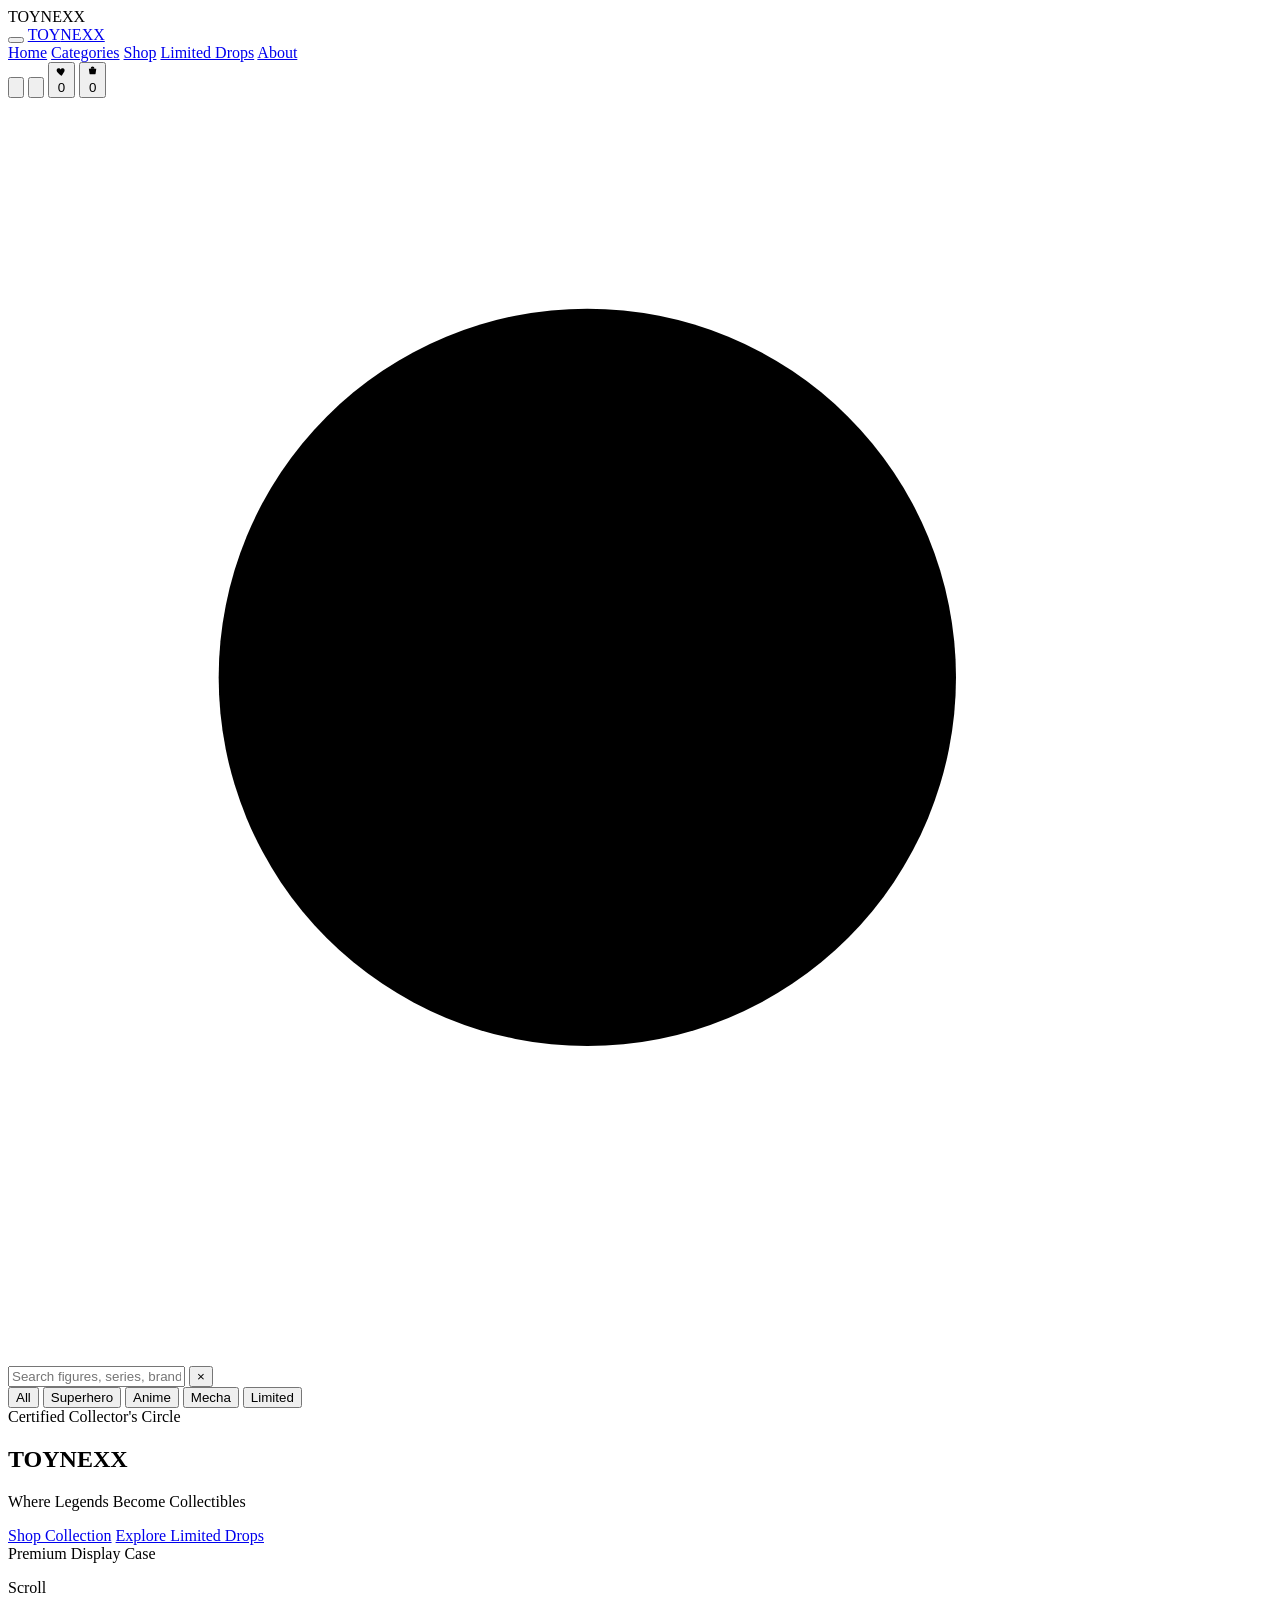
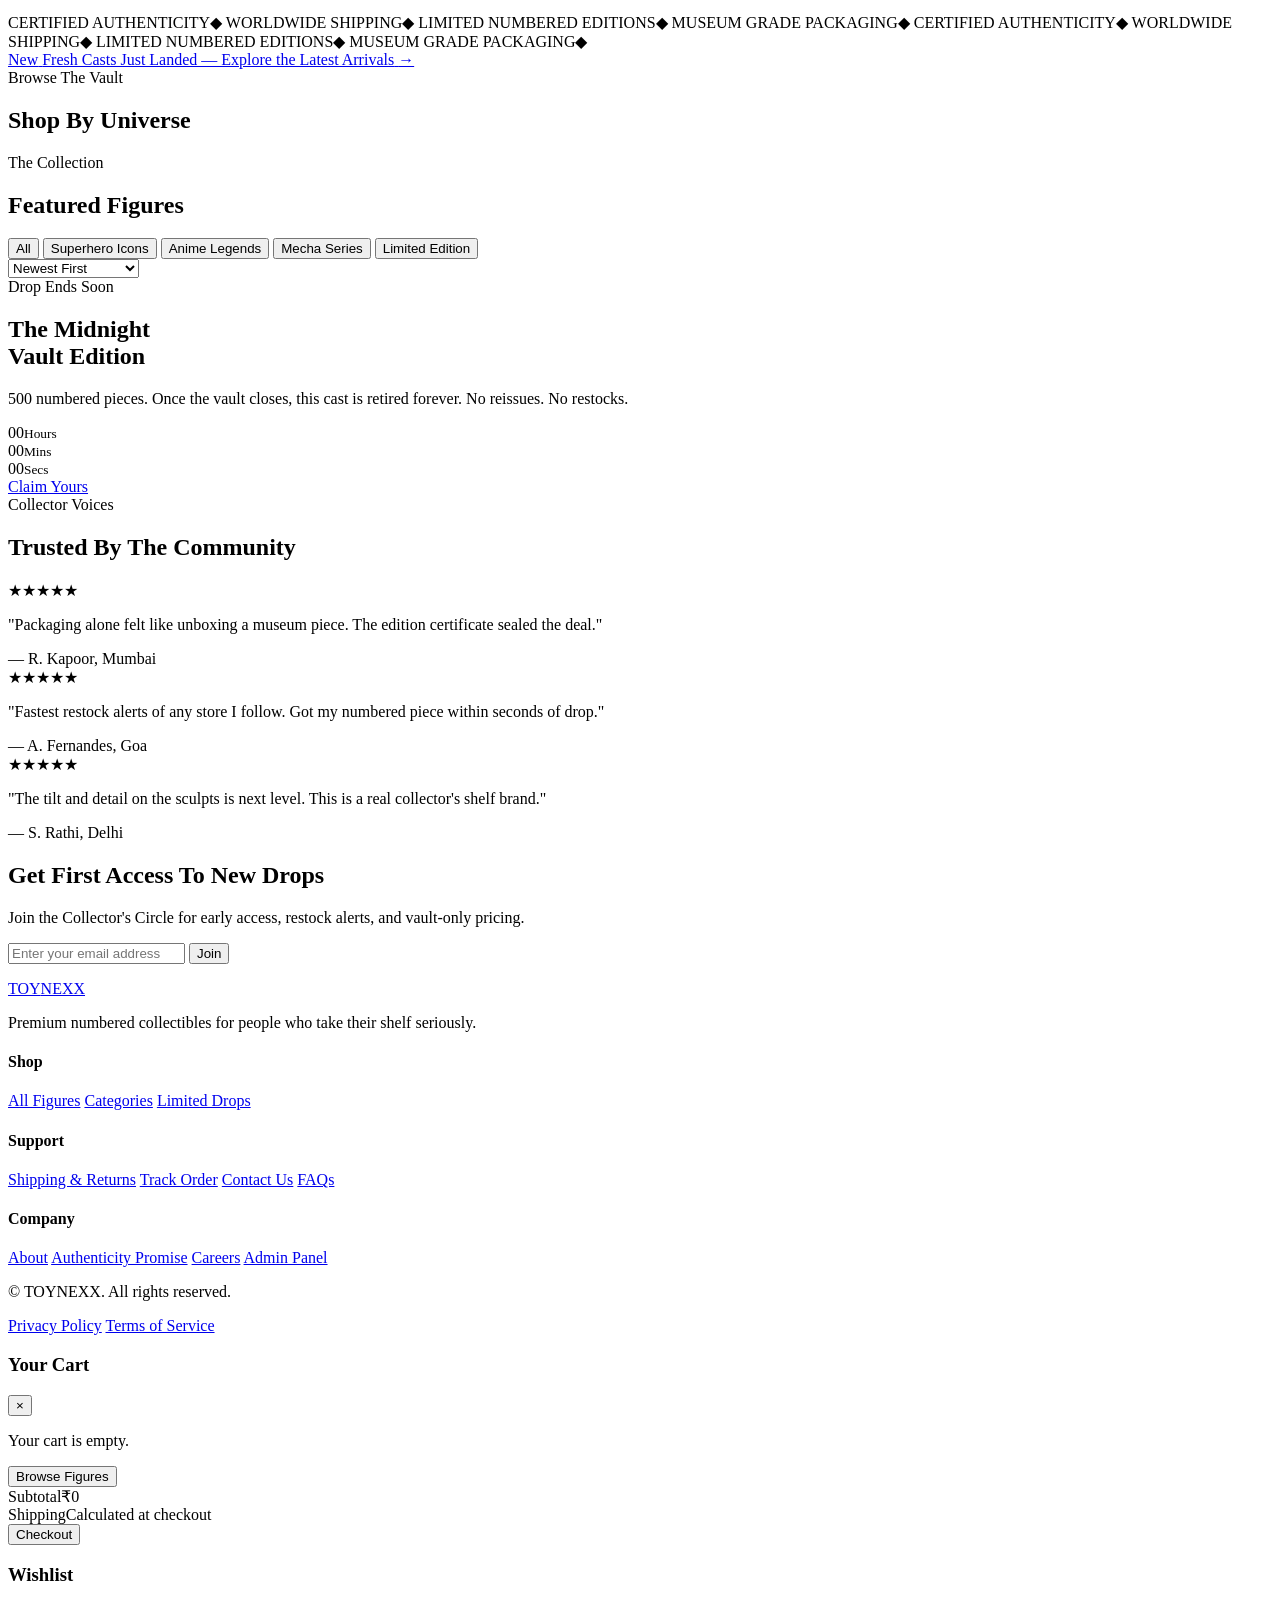
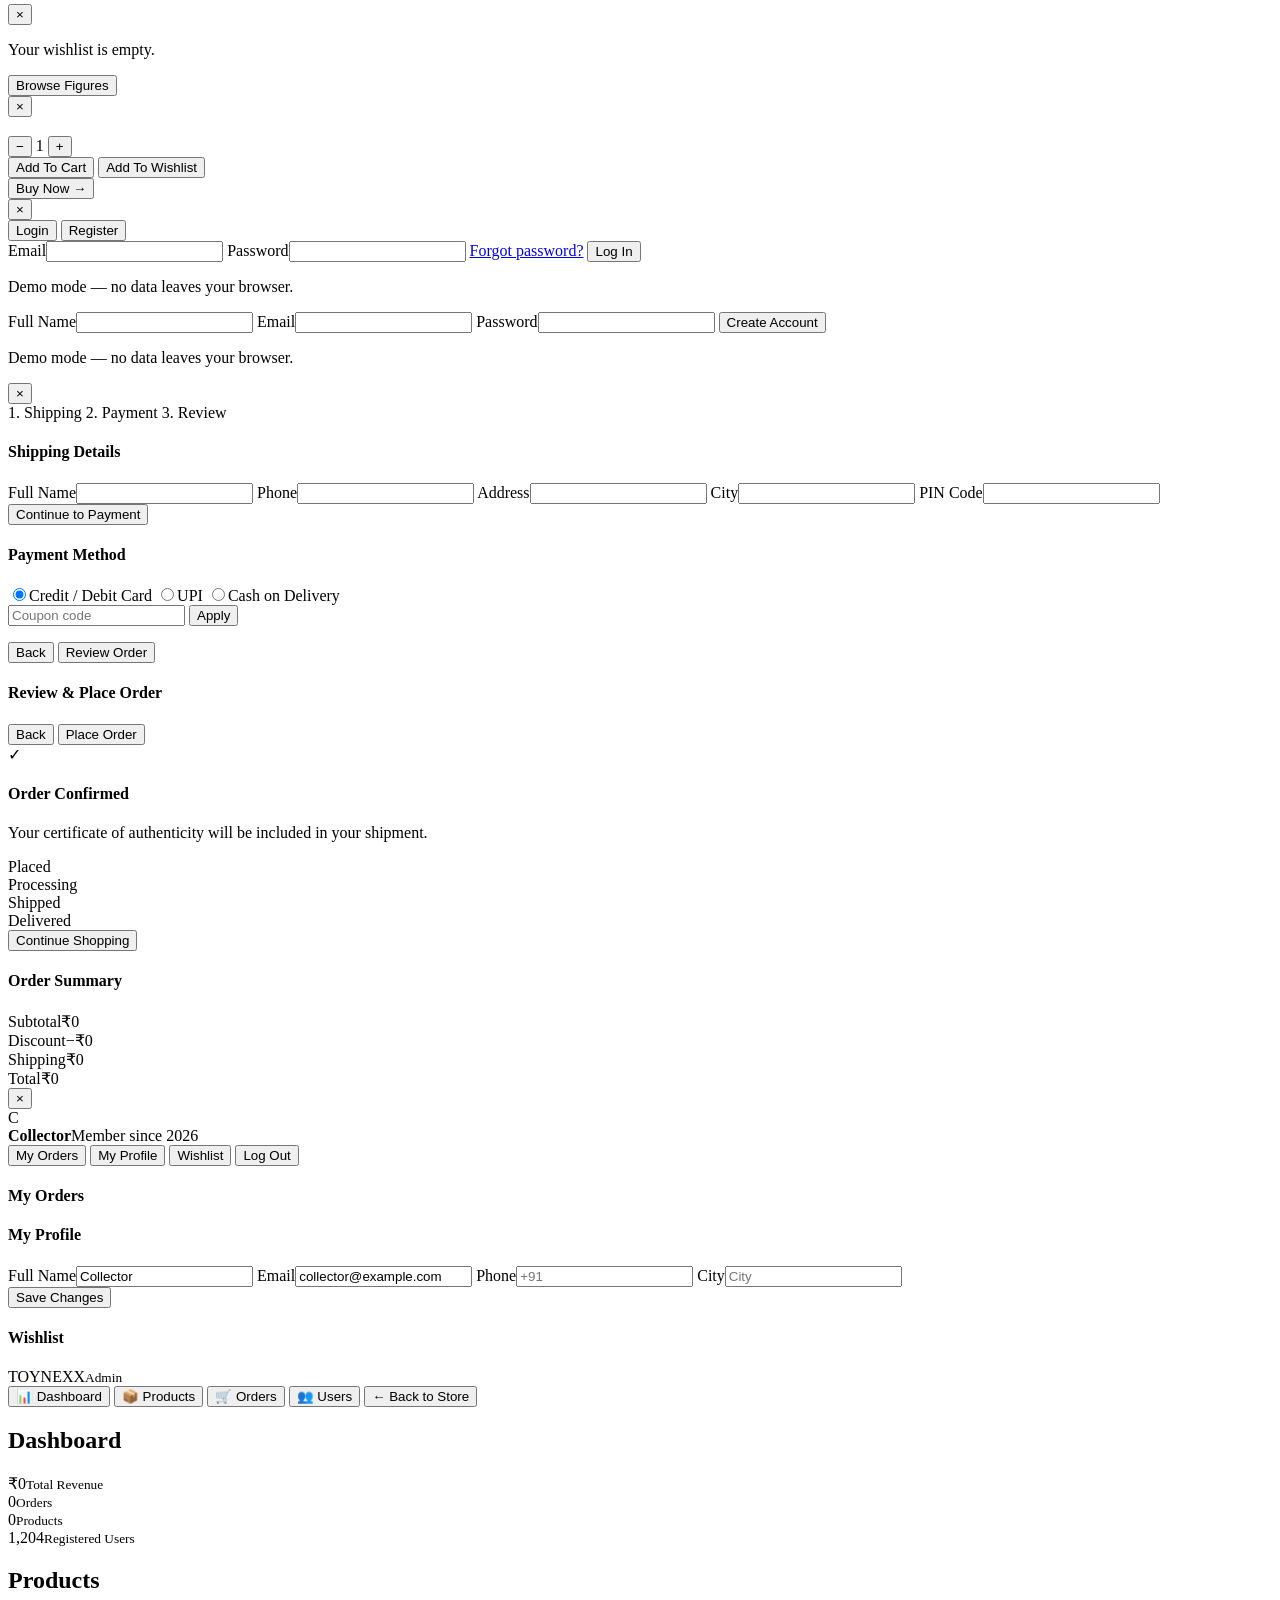
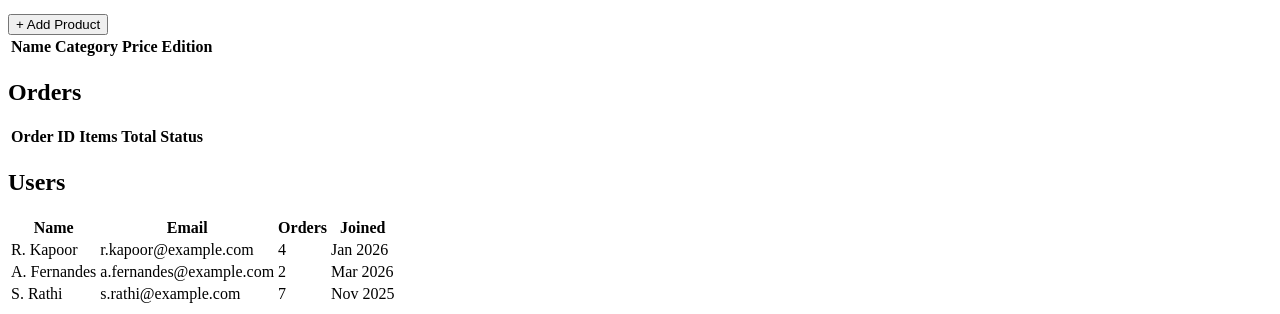
==== index.html @ 4760e83e "html" ====
<!DOCTYPE html>
<html lang="en">
<head>
<meta charset="UTF-8">
<meta name="viewport" content="width=device-width, initial-scale=1.0">
<title>TOYNEXX — Where Legends Become Collectibles</title>
<meta name="description" content="Premium anime and superhero collectible figures. Limited editions, certified authenticity, cinematic collecting.">
<meta property="og:title" content="TOYNEXX — Where Legends Become Collectibles">
<meta property="og:description" content="Premium anime and superhero collectible figures. Limited editions, certified authenticity.">
<meta property="og:type" content="website">
<link rel="preconnect" href="https://fonts.googleapis.com">
<link rel="preconnect" href="https://fonts.gstatic.com" crossorigin>
<link href="https://fonts.googleapis.com/css2?family=Unbounded:wght@400;600;700;800;900&family=Manrope:wght@400;500;600;700;800&family=JetBrains+Mono:wght@400;500;600;700&display=swap" rel="stylesheet">
<link rel="stylesheet" href="css/style.css">
</head>
<body>

<!-- ================= PRELOADER ================= -->
<div class="preloader" id="preloader">
  <div class="preloader-mark">TOYNEXX</div>
  <div class="preloader-bar"><span></span></div>
</div>

<!-- ================= NAVBAR ================= -->
<header class="navbar" id="navbar">
  <div class="nav-inner">
    <button class="nav-burger" id="navBurger" aria-label="Open menu" aria-expanded="false">
      <span></span><span></span><span></span>
    </button>

    <a href="#home" class="nav-logo">TOY<span>NEXX</span></a>

    <nav class="nav-links" id="navLinks">
      <a href="#home" class="nav-link active">Home</a>
      <a href="#categories" class="nav-link">Categories</a>
      <a href="#shop" class="nav-link">Shop</a>
      <a href="#trending" class="nav-link">Limited Drops</a>
      <a href="#about" class="nav-link">About</a>
    </nav>

    <div class="nav-actions">
      <button class="icon-btn" id="searchBtn" aria-label="Search">
        <svg viewBox="0 0 24 24"><circle cx="11" cy="11" r="7"/><line x1="21" y1="21" x2="16.65" y2="16.65"/></svg>
      </button>
      <button class="icon-btn" id="accountBtn" aria-label="Account">
        <svg viewBox="0 0 24 24"><circle cx="12" cy="8" r="4"/><path d="M4 21c0-4.4 3.6-8 8-8s8 3.6 8 8"/></svg>
      </button>
      <button class="icon-btn" id="wishlistBtn" aria-label="Wishlist">
        <svg viewBox="0 0 24 24"><path d="M12 21s-7.5-4.6-10-9.3C0.4 8.5 2 5 5.6 5c2 0 3.4 1 4.4 2.4C11 6 12.4 5 14.4 5 18 5 19.6 8.5 18 11.7 15.5 16.4 12 21 12 21z"/></svg>
        <span class="badge" id="wishlistBadge">0</span>
      </button>
      <button class="icon-btn cart-trigger" id="cartBtn" aria-label="Cart">
        <svg viewBox="0 0 24 24"><path d="M4 6h16l-1.5 10.5a2 2 0 0 1-2 1.5H7.5a2 2 0 0 1-2-1.5L4 6z"/><path d="M8 6V5a4 4 0 0 1 8 0v1"/></svg>
        <span class="badge" id="cartBadge">0</span>
      </button>
    </div>
  </div>
</header>

<!-- ================= SEARCH OVERLAY ================= -->
<div class="search-overlay" id="searchOverlay">
  <div class="search-panel">
    <div class="search-input-row">
      <svg viewBox="0 0 24 24"><circle cx="11" cy="11" r="7"/><line x1="21" y1="21" x2="16.65" y2="16.65"/></svg>
      <input type="text" id="searchInput" placeholder="Search figures, series, brand..." autocomplete="off">
      <button id="searchClose" aria-label="Close search">&times;</button>
    </div>
    <div class="search-filters">
      <button class="chip active" data-filter="all">All</button>
      <button class="chip" data-filter="Superhero Icons">Superhero</button>
      <button class="chip" data-filter="Anime Legends">Anime</button>
      <button class="chip" data-filter="Mecha Series">Mecha</button>
      <button class="chip" data-filter="Limited Edition">Limited</button>
    </div>
    <div class="search-results" id="searchResults"></div>
  </div>
</div>

<!-- ================= HERO ================= -->
<section class="hero" id="home">
  <div class="hero-bg">
    <div class="hero-glow"></div>
    <div class="hero-grid"></div>
  </div>

  <div class="hero-figures" id="heroFigures">
    <!-- figures injected/positioned via CSS, SVGs inline below -->
    <div class="fig fig-tl float-a" id="figTL"></div>
    <div class="fig fig-tr float-b" id="figTR"></div>
    <div class="fig fig-l1 float-c" id="figL1"></div>
    <div class="fig fig-l2 float-a" id="figL2"></div>
    <div class="fig fig-r1 float-b" id="figR1"></div>
    <div class="fig fig-r2 float-c" id="figR2"></div>
  </div>

  <div class="hero-content">
    <span class="hero-eyebrow">Certified Collector's Circle</span>
    <h1 class="hero-title">TOY<span>NEXX</span></h1>
    <p class="hero-tagline">Where Legends Become Collectibles</p>
    <div class="hero-cta">
      <a href="#shop" class="btn btn-primary">Shop Collection</a>
      <a href="#trending" class="btn btn-ghost">Explore Limited Drops</a>
    </div>
  </div>

  <div class="hero-shelf" id="heroShelf">
    <div class="shelf-glass">
      <span class="shelf-label">Premium Display Case</span>
      <div class="shelf-row">
        <div class="shelf-item float-c"><div class="pc-figure shelf-fig"></div></div>
        <div class="shelf-item float-a"><div class="pc-figure shelf-fig"></div></div>
        <div class="shelf-item float-b"><div class="pc-figure shelf-fig"></div></div>
      </div>
    </div>
  </div>

  <div class="hero-scroll">
    <span></span>
    <p>Scroll</p>
  </div>
</section>

<!-- ================= MARQUEE ================= -->
<div class="marquee">
  <div class="marquee-track">
    <span>CERTIFIED AUTHENTICITY</span><span>&#9670;</span>
    <span>WORLDWIDE SHIPPING</span><span>&#9670;</span>
    <span>LIMITED NUMBERED EDITIONS</span><span>&#9670;</span>
    <span>MUSEUM GRADE PACKAGING</span><span>&#9670;</span>
    <span>CERTIFIED AUTHENTICITY</span><span>&#9670;</span>
    <span>WORLDWIDE SHIPPING</span><span>&#9670;</span>
    <span>LIMITED NUMBERED EDITIONS</span><span>&#9670;</span>
    <span>MUSEUM GRADE PACKAGING</span><span>&#9670;</span>
  </div>
</div>

<!-- ================= INFINITE CATEGORY STRIP ================= -->
<section class="cat-strip-wrap" aria-label="Browse categories">
  <div class="cat-strip" id="catStrip">
    <div class="cat-strip-track" id="catStripTrack"></div>
  </div>
</section>

<!-- ================= NEW ARRIVAL BANNER ================= -->
<a href="#shop" class="new-arrival-banner reveal" id="newArrivalBanner">
  <span class="na-badge">New</span>
  <span class="na-text">Fresh Casts Just Landed — Explore the Latest Arrivals</span>
  <span class="na-arrow">&rarr;</span>
</a>

<!-- ================= CATEGORIES ================= -->
<section class="categories" id="categories">
  <div class="section-head reveal">
    <span class="section-eyebrow">Browse The Vault</span>
    <h2 class="section-title">Shop By Universe</h2>
  </div>
  <div class="category-grid" id="categoryGrid"></div>
</section>

<!-- ================= FEATURED PRODUCTS ================= -->
<section class="shop" id="shop">
  <div class="section-head reveal">
    <span class="section-eyebrow">The Collection</span>
    <h2 class="section-title">Featured Figures</h2>
  </div>

  <div class="shop-filters reveal">
    <div class="filter-pills">
      <button class="filter-pill active" data-filter="all">All</button>
      <button class="filter-pill" data-filter="Superhero Icons">Superhero Icons</button>
      <button class="filter-pill" data-filter="Anime Legends">Anime Legends</button>
      <button class="filter-pill" data-filter="Mecha Series">Mecha Series</button>
      <button class="filter-pill" data-filter="Limited Edition">Limited Edition</button>
    </div>
    <select class="sort-select" id="sortSelect" aria-label="Sort products">
      <option value="newest">Newest First</option>
      <option value="price-asc">Price: Low to High</option>
      <option value="price-desc">Price: High to Low</option>
      <option value="rating">Top Rated</option>
      <option value="popular">Most Popular</option>
    </select>
  </div>

  <div class="product-grid" id="productGrid"></div>
</section>

<!-- ================= TRENDING / LIMITED DROP BANNER ================= -->
<section class="trending" id="trending">
  <div class="trending-inner reveal">
    <div class="trending-text">
      <span class="section-eyebrow light">Drop Ends Soon</span>
      <h2 class="trending-title">The Midnight<br>Vault Edition</h2>
      <p class="trending-desc">500 numbered pieces. Once the vault closes, this cast is retired forever. No reissues. No restocks.</p>
      <div class="countdown" id="countdown">
        <div class="cd-block"><span id="cdH">00</span><small>Hours</small></div>
        <div class="cd-block"><span id="cdM">00</span><small>Mins</small></div>
        <div class="cd-block"><span id="cdS">00</span><small>Secs</small></div>
      </div>
      <a href="#shop" class="btn btn-primary">Claim Yours</a>
    </div>
    <div class="trending-visual">
      <div class="fig fig-trending float-a"></div>
      <div class="trending-ring"></div>
    </div>
  </div>
</section>

<!-- ================= TESTIMONIALS ================= -->
<section class="collectors reveal" id="about">
  <div class="section-head">
    <span class="section-eyebrow">Collector Voices</span>
    <h2 class="section-title">Trusted By The Community</h2>
  </div>
  <div class="collectors-grid">
    <div class="collector-card">
      <div class="stars">&#9733;&#9733;&#9733;&#9733;&#9733;</div>
      <p>"Packaging alone felt like unboxing a museum piece. The edition certificate sealed the deal."</p>
      <span>— R. Kapoor, Mumbai</span>
    </div>
    <div class="collector-card">
      <div class="stars">&#9733;&#9733;&#9733;&#9733;&#9733;</div>
      <p>"Fastest restock alerts of any store I follow. Got my numbered piece within seconds of drop."</p>
      <span>— A. Fernandes, Goa</span>
    </div>
    <div class="collector-card">
      <div class="stars">&#9733;&#9733;&#9733;&#9733;&#9733;</div>
      <p>"The tilt and detail on the sculpts is next level. This is a real collector's shelf brand."</p>
      <span>— S. Rathi, Delhi</span>
    </div>
  </div>
</section>

<!-- ================= NEWSLETTER ================= -->
<section class="newsletter">
  <div class="newsletter-inner reveal">
    <h2>Get First Access To New Drops</h2>
    <p>Join the Collector's Circle for early access, restock alerts, and vault-only pricing.</p>
    <form id="newsletterForm" class="newsletter-form">
      <input type="email" required placeholder="Enter your email address">
      <button type="submit" class="btn btn-primary">Join</button>
    </form>
    <p class="newsletter-note" id="newsletterNote"></p>
  </div>
</section>

<!-- ================= FOOTER ================= -->
<footer class="site-footer">
  <div class="footer-top">
    <div class="footer-brand">
      <a href="#home" class="nav-logo">TOY<span>NEXX</span></a>
      <p>Premium numbered collectibles for people who take their shelf seriously.</p>
    </div>
    <div class="footer-col">
      <h4>Shop</h4>
      <a href="#shop">All Figures</a>
      <a href="#categories">Categories</a>
      <a href="#trending">Limited Drops</a>
    </div>
    <div class="footer-col">
      <h4>Support</h4>
      <a href="#">Shipping &amp; Returns</a>
      <a href="#">Track Order</a>
      <a href="#">Contact Us</a>
      <a href="#">FAQs</a>
    </div>
    <div class="footer-col">
      <h4>Company</h4>
      <a href="#about">About</a>
      <a href="#">Authenticity Promise</a>
      <a href="#">Careers</a>
      <a href="#" id="adminLink">Admin Panel</a>
    </div>
  </div>
  <div class="footer-bottom">
    <p>&copy; <span id="year"></span> TOYNEXX. All rights reserved.</p>
    <div class="footer-legal">
      <a href="#">Privacy Policy</a>
      <a href="#">Terms of Service</a>
    </div>
  </div>
</footer>

<!-- ================= CART DRAWER ================= -->
<div class="drawer-overlay" id="drawerOverlay"></div>
<aside class="cart-drawer" id="cartDrawer" aria-label="Shopping cart">
  <div class="drawer-head">
    <h3>Your Cart</h3>
    <button class="drawer-close" id="cartClose" aria-label="Close cart">&times;</button>
  </div>
  <div class="cart-items" id="cartItems"></div>
  <div class="cart-empty" id="cartEmpty">
    <p>Your cart is empty.</p>
    <button class="btn btn-ghost" id="cartEmptyShop">Browse Figures</button>
  </div>
  <div class="cart-footer" id="cartFooter">
    <div class="cart-row"><span>Subtotal</span><span id="cartSubtotal">₹0</span></div>
    <div class="cart-row muted"><span>Shipping</span><span>Calculated at checkout</span></div>
    <button class="btn btn-primary btn-block" id="checkoutBtn">Checkout</button>
  </div>
</aside>

<!-- ================= WISHLIST DRAWER ================= -->
<aside class="cart-drawer wishlist-drawer" id="wishlistDrawer" aria-label="Wishlist">
  <div class="drawer-head">
    <h3>Wishlist</h3>
    <button class="drawer-close" id="wishlistClose" aria-label="Close wishlist">&times;</button>
  </div>
  <div class="cart-items" id="wishlistItems"></div>
  <div class="cart-empty" id="wishlistEmpty">
    <p>Your wishlist is empty.</p>
    <button class="btn btn-ghost" id="wishlistEmptyShop">Browse Figures</button>
  </div>
</aside>

<!-- ================= QUICK VIEW MODAL ================= -->
<div class="modal-overlay" id="quickViewOverlay">
  <div class="modal quickview-modal" role="dialog" aria-modal="true">
    <button class="modal-close" id="quickViewClose" aria-label="Close">&times;</button>
    <div class="qv-gallery">
      <div class="qv-image" id="qvImage"></div>
      <div class="qv-edition" id="qvEdition"></div>
    </div>
    <div class="qv-info">
      <span class="qv-category" id="qvCategory"></span>
      <h3 id="qvName"></h3>
      <div class="qv-price" id="qvPrice"></div>
      <p class="qv-desc" id="qvDesc"></p>
      <div class="qty-selector">
        <button id="qvQtyMinus">&minus;</button>
        <span id="qvQty">1</span>
        <button id="qvQtyPlus">+</button>
      </div>
      <div class="qv-actions">
        <button class="btn btn-primary" id="qvAddToCart">Add To Cart</button>
        <button class="btn btn-ghost" id="qvWishlist">Add To Wishlist</button>
      </div>
      <button class="btn-link" id="qvBuyNow">Buy Now &rarr;</button>
    </div>
  </div>
</div>

<!-- ================= LOGIN / REGISTER MODAL ================= -->
<div class="modal-overlay" id="authOverlay">
  <div class="modal auth-modal" role="dialog" aria-modal="true">
    <button class="modal-close" id="authClose" aria-label="Close">&times;</button>
    <div class="auth-tabs">
      <button class="auth-tab active" data-tab="login">Login</button>
      <button class="auth-tab" data-tab="register">Register</button>
    </div>
    <form class="auth-form active" id="loginForm">
      <label>Email<input type="email" required></label>
      <label>Password<input type="password" required minlength="6"></label>
      <a href="#" class="forgot-link" id="forgotLink">Forgot password?</a>
      <button type="submit" class="btn btn-primary btn-block">Log In</button>
      <p class="auth-note">Demo mode — no data leaves your browser.</p>
    </form>
    <form class="auth-form" id="registerForm">
      <label>Full Name<input type="text" required></label>
      <label>Email<input type="email" required></label>
      <label>Password<input type="password" required minlength="6"></label>
      <button type="submit" class="btn btn-primary btn-block">Create Account</button>
      <p class="auth-note">Demo mode — no data leaves your browser.</p>
    </form>
  </div>
</div>

<!-- ================= CHECKOUT MODAL ================= -->
<div class="modal-overlay" id="checkoutOverlay">
  <div class="modal checkout-modal" role="dialog" aria-modal="true">
    <button class="modal-close" id="checkoutClose" aria-label="Close">&times;</button>
    <div class="checkout-steps">
      <span class="step active" data-step="1">1. Shipping</span>
      <span class="step" data-step="2">2. Payment</span>
      <span class="step" data-step="3">3. Review</span>
    </div>

    <div class="checkout-body">
      <div class="checkout-form">
        <div class="checkout-panel active" id="stepShipping">
          <h4>Shipping Details</h4>
          <div class="form-grid">
            <label>Full Name<input type="text" required></label>
            <label>Phone<input type="tel" required></label>
            <label class="full">Address<input type="text" required></label>
            <label>City<input type="text" required></label>
            <label>PIN Code<input type="text" required></label>
          </div>
          <button class="btn btn-primary" id="toPayment">Continue to Payment</button>
        </div>

        <div class="checkout-panel" id="stepPayment">
          <h4>Payment Method</h4>
          <div class="payment-methods">
            <label class="pay-option"><input type="radio" name="pay" value="card" checked><span>Credit / Debit Card</span></label>
            <label class="pay-option"><input type="radio" name="pay" value="upi"><span>UPI</span></label>
            <label class="pay-option"><input type="radio" name="pay" value="cod"><span>Cash on Delivery</span></label>
          </div>
          <div class="coupon-row">
            <input type="text" id="couponInput" placeholder="Coupon code">
            <button class="btn btn-ghost" id="applyCoupon">Apply</button>
          </div>
          <p class="coupon-note" id="couponNote"></p>
          <div class="checkout-actions">
            <button class="btn btn-ghost" data-back="1">Back</button>
            <button class="btn btn-primary" id="toReview">Review Order</button>
          </div>
        </div>

        <div class="checkout-panel" id="stepReview">
          <h4>Review &amp; Place Order</h4>
          <div id="reviewItems" class="review-items"></div>
          <div class="checkout-actions">
            <button class="btn btn-ghost" data-back="2">Back</button>
            <button class="btn btn-primary" id="placeOrder">Place Order</button>
          </div>
        </div>

        <div class="checkout-panel" id="stepDone">
          <div class="order-success">
            <div class="success-mark">&#10003;</div>
            <h4>Order Confirmed</h4>
            <p>Your certificate of authenticity will be included in your shipment.</p>
            <p class="order-id" id="orderId"></p>
            <div class="order-tracker">
              <div class="ot-step active"><span class="ot-dot"></span>Placed</div>
              <div class="ot-step"><span class="ot-dot"></span>Processing</div>
              <div class="ot-step"><span class="ot-dot"></span>Shipped</div>
              <div class="ot-step"><span class="ot-dot"></span>Delivered</div>
            </div>
            <button class="btn btn-primary" id="orderDoneClose">Continue Shopping</button>
          </div>
        </div>
      </div>

      <div class="order-summary">
        <h4>Order Summary</h4>
        <div id="summaryItems" class="summary-items"></div>
        <div class="cart-row"><span>Subtotal</span><span id="sumSubtotal">₹0</span></div>
        <div class="cart-row"><span>Discount</span><span id="sumDiscount">−₹0</span></div>
        <div class="cart-row"><span>Shipping</span><span id="sumShipping">₹0</span></div>
        <div class="cart-row total"><span>Total</span><span id="sumTotal">₹0</span></div>
      </div>
    </div>
  </div>
</div>

<!-- ================= ACCOUNT DASHBOARD MODAL ================= -->
<div class="modal-overlay" id="dashboardOverlay">
  <div class="modal dashboard-modal" role="dialog" aria-modal="true">
    <button class="modal-close" id="dashboardClose" aria-label="Close">&times;</button>
    <div class="dash-layout">
      <div class="dash-side">
        <div class="dash-profile"><div class="dash-avatar">C</div><div><b id="dashName">Collector</b><span>Member since 2026</span></div></div>
        <button class="dash-tab active" data-dtab="orders">My Orders</button>
        <button class="dash-tab" data-dtab="profile">My Profile</button>
        <button class="dash-tab" data-dtab="wishlist">Wishlist</button>
        <button class="dash-tab logout" id="logoutBtn">Log Out</button>
      </div>
      <div class="dash-main">
        <div class="dash-panel active" id="dashOrders">
          <h4>My Orders</h4>
          <div id="orderHistoryList" class="order-history"></div>
        </div>
        <div class="dash-panel" id="dashProfile">
          <h4>My Profile</h4>
          <div class="form-grid">
            <label>Full Name<input type="text" value="Collector"></label>
            <label>Email<input type="email" value="collector@example.com"></label>
            <label>Phone<input type="tel" placeholder="+91"></label>
            <label>City<input type="text" placeholder="City"></label>
          </div>
          <button class="btn btn-primary">Save Changes</button>
        </div>
        <div class="dash-panel" id="dashWishlist">
          <h4>Wishlist</h4>
          <div id="dashWishlistList" class="order-history"></div>
        </div>
      </div>
    </div>
  </div>
</div>

<!-- ================= ADMIN PANEL ================= -->
<div class="admin-overlay" id="adminOverlay">
  <div class="admin-shell">
    <aside class="admin-sidebar">
      <div class="admin-brand">TOY<span>NEXX</span><small>Admin</small></div>
      <button class="admin-nav-btn active" data-apanel="dashboard">&#128202; Dashboard</button>
      <button class="admin-nav-btn" data-apanel="products">&#128230; Products</button>
      <button class="admin-nav-btn" data-apanel="orders">&#128722; Orders</button>
      <button class="admin-nav-btn" data-apanel="users">&#128101; Users</button>
      <button class="admin-nav-btn back" id="adminBack">&larr; Back to Store</button>
    </aside>
    <main class="admin-main">
      <div class="admin-panel active" id="apanel-dashboard">
        <h2>Dashboard</h2>
        <div class="admin-stats">
          <div class="stat-card"><span id="statRevenue">₹0</span><small>Total Revenue</small></div>
          <div class="stat-card"><span id="statOrders">0</span><small>Orders</small></div>
          <div class="stat-card"><span id="statProducts">0</span><small>Products</small></div>
          <div class="stat-card"><span id="statUsers">1,204</span><small>Registered Users</small></div>
        </div>
      </div>
      <div class="admin-panel" id="apanel-products">
        <div class="admin-panel-head"><h2>Products</h2><button class="btn btn-primary" id="adminAddProduct">+ Add Product</button></div>
        <div class="admin-table-wrap"><table class="admin-table" id="adminProductTable"><thead><tr><th>Name</th><th>Category</th><th>Price</th><th>Edition</th><th></th></tr></thead><tbody id="adminProductBody"></tbody></table></div>
      </div>
      <div class="admin-panel" id="apanel-orders">
        <h2>Orders</h2>
        <div class="admin-table-wrap"><table class="admin-table" id="adminOrderTable"><thead><tr><th>Order ID</th><th>Items</th><th>Total</th><th>Status</th></tr></thead><tbody id="adminOrderBody"></tbody></table></div>
      </div>
      <div class="admin-panel" id="apanel-users">
        <h2>Users</h2>
        <div class="admin-table-wrap"><table class="admin-table"><thead><tr><th>Name</th><th>Email</th><th>Orders</th><th>Joined</th></tr></thead><tbody>
          <tr><td>R. Kapoor</td><td>r.kapoor@example.com</td><td>4</td><td>Jan 2026</td></tr>
          <tr><td>A. Fernandes</td><td>a.fernandes@example.com</td><td>2</td><td>Mar 2026</td></tr>
          <tr><td>S. Rathi</td><td>s.rathi@example.com</td><td>7</td><td>Nov 2025</td></tr>
        </tbody></table></div>
      </div>
    </main>
  </div>
</div>

<!-- ================= TOAST ================= -->
<div class="toast" id="toast"></div>

<!-- ================= FLY TO CART GHOST ================= -->
<div class="fly-ghost" id="flyGhost"></div>

<script src="js/script.js"></script>
</body>
</html>
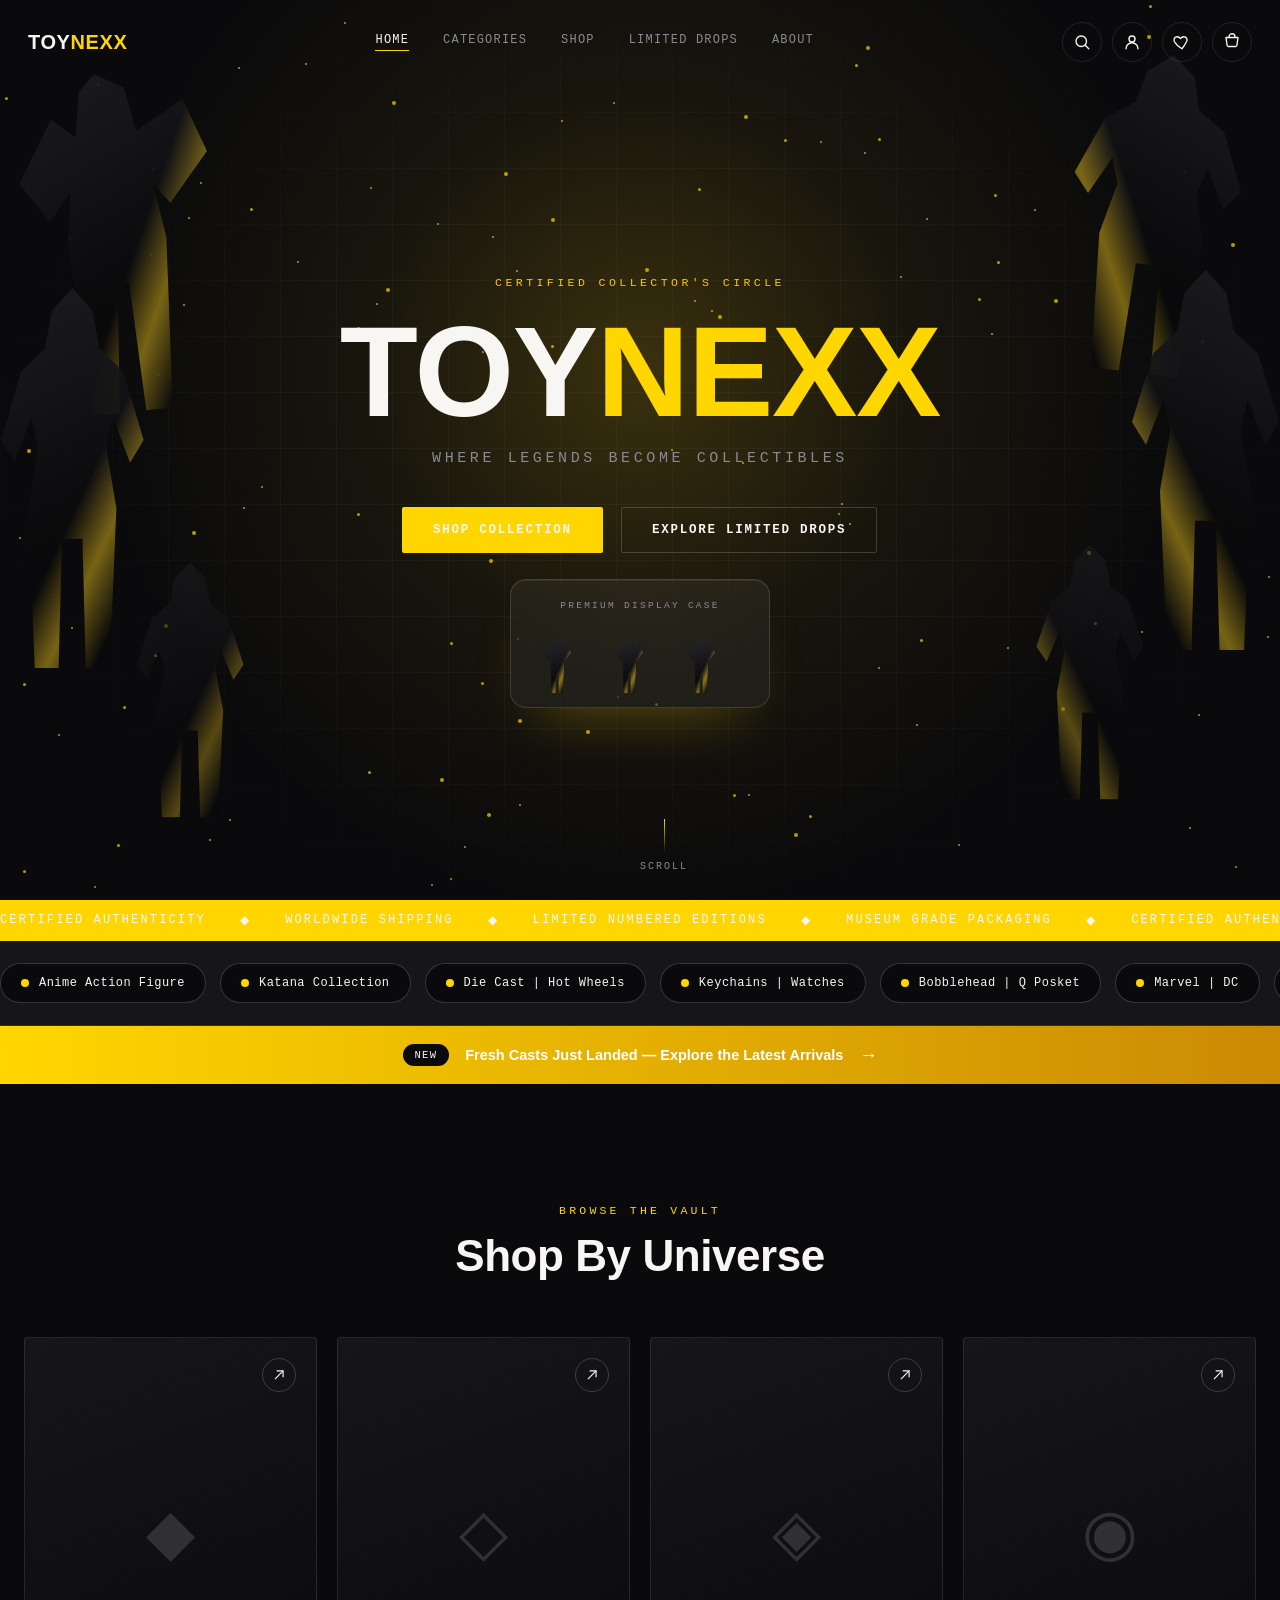
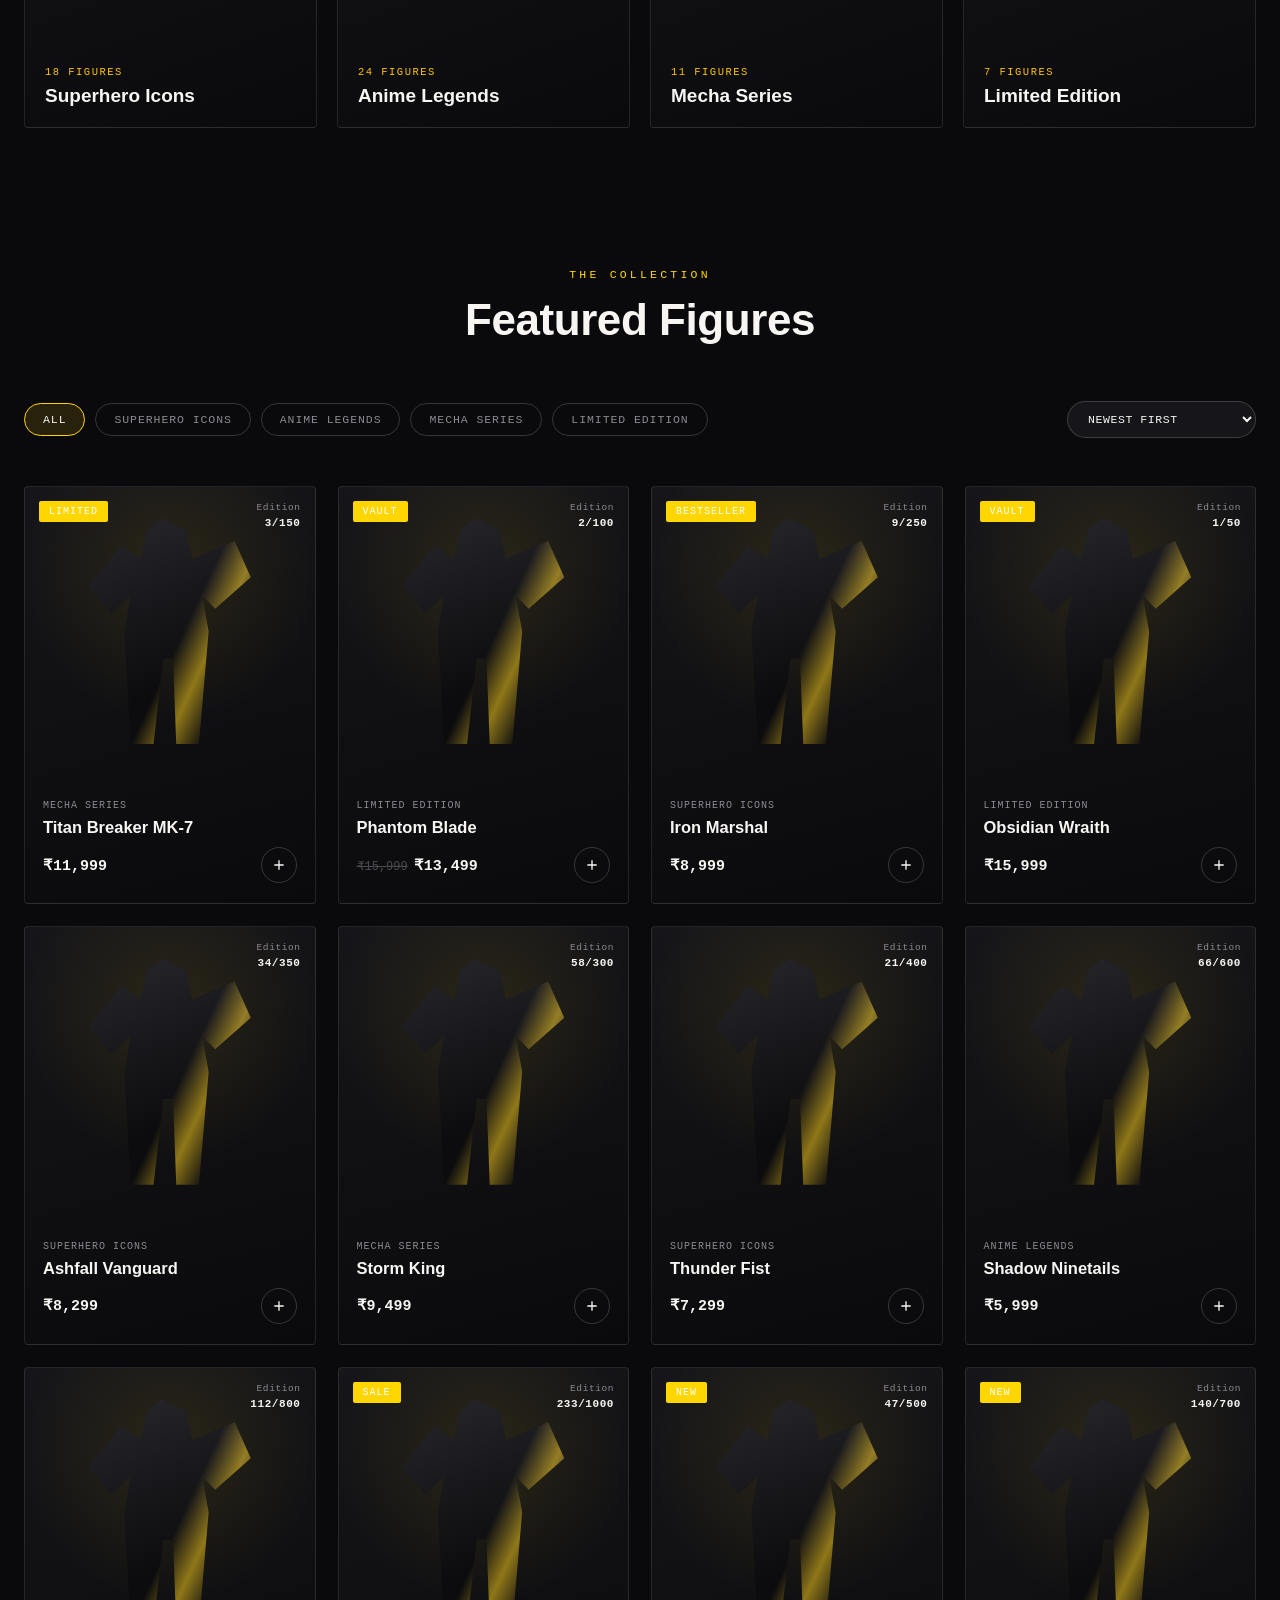
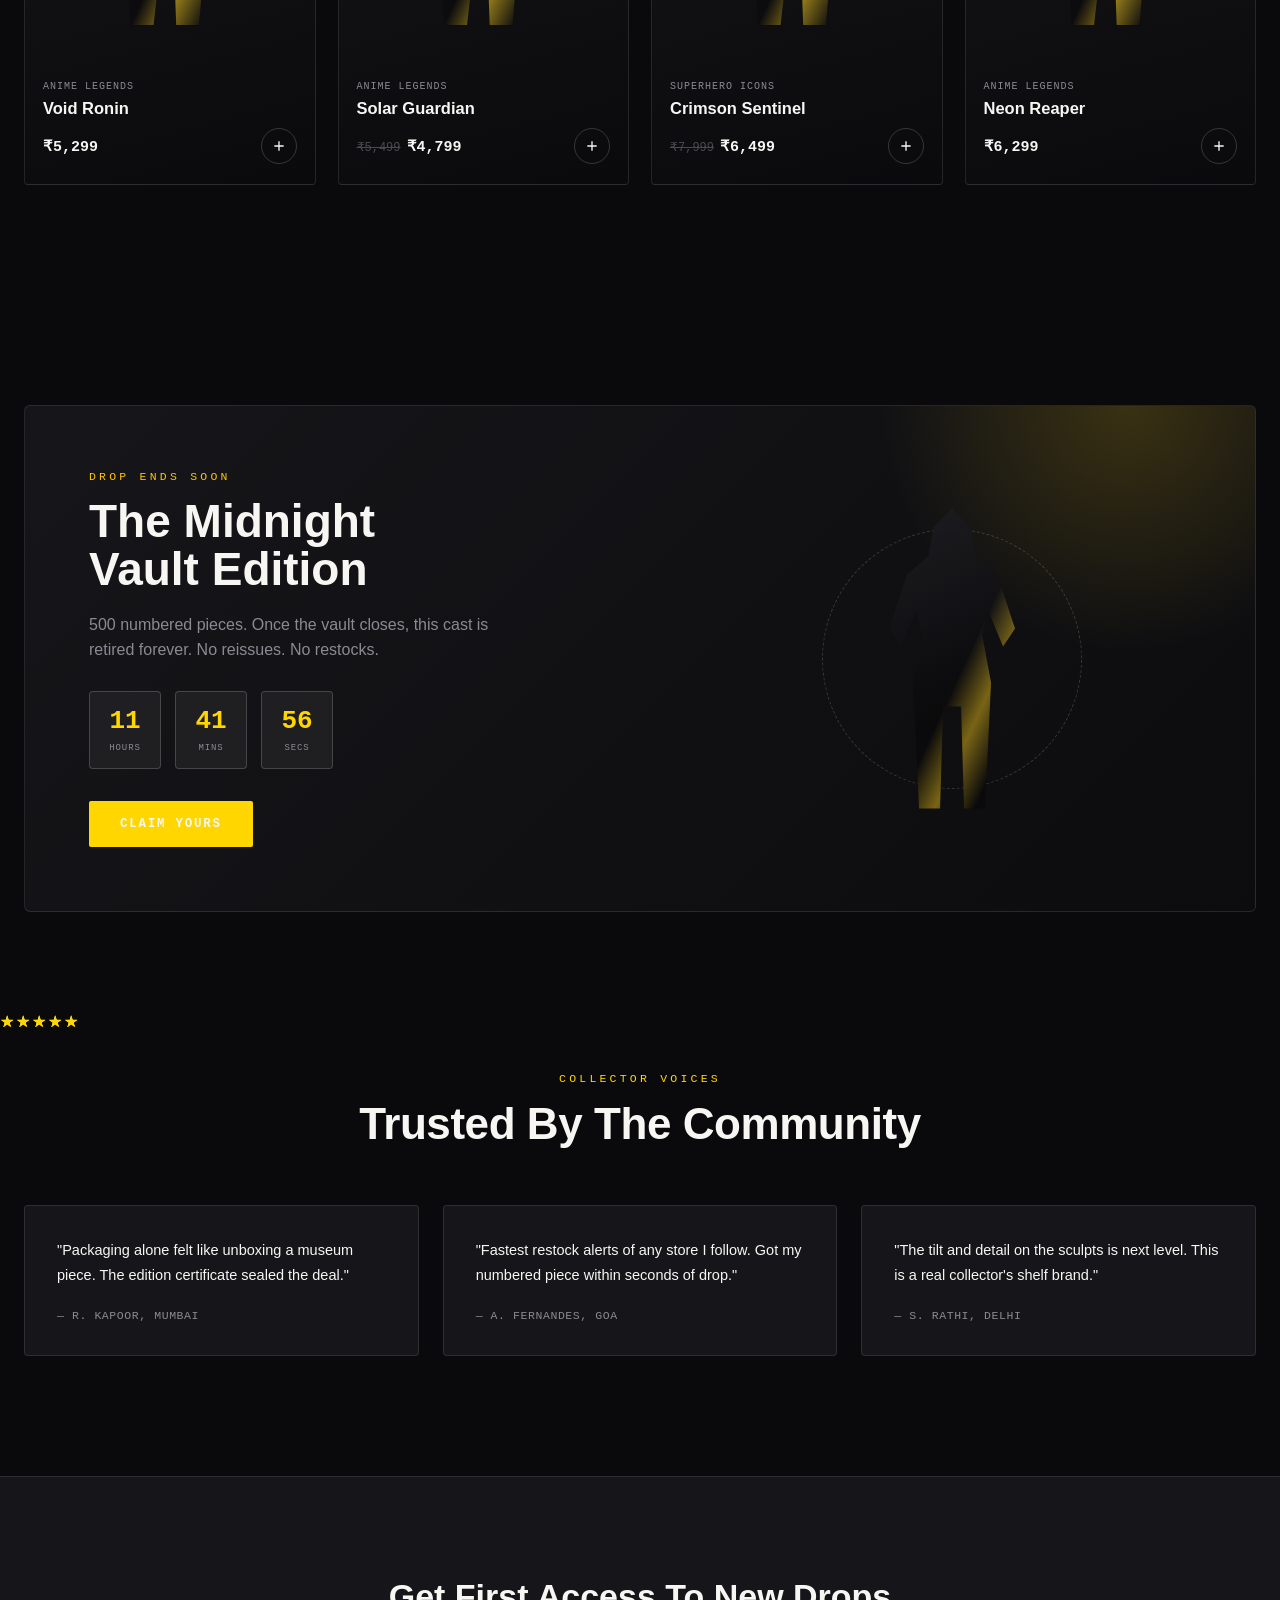
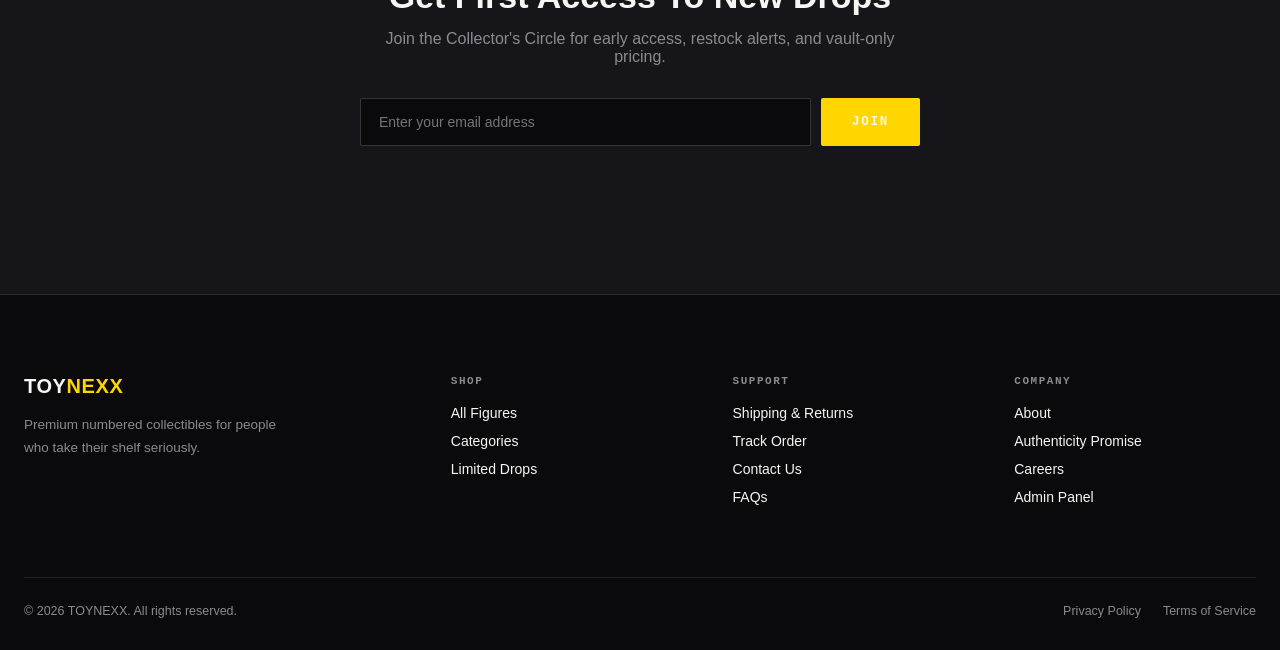
==== commit 16a7e6fd: "Add files via upload" ====
--- a/index.html
+++ b/index.html
@@ -75,6 +75,9 @@
     <div class="search-results" id="searchResults"></div>
   </div>
 </div>
+<!-- ================= STAR-BG ================= -->
+ 
+<div class="stars" id="stars"></div>
 
 <!-- ================= HERO ================= -->
 <section class="hero" id="home">
--- a/css/style.css
+++ b/css/style.css
@@ -0,0 +1,905 @@
+/* ==========================================================================
+   TOYNEXX — Design Tokens
+   Void #0A0A0C / Onyx #16161A / Paper #F7F6F3 / Blood #FACC15 / Ember #EAB308 / Steel #6E6E76
+   Display: Unbounded · Body: Manrope · Utility: JetBrains Mono
+   ========================================================================== */
+
+:root{
+  --void:#0A0A0C;
+  --onyx:#16161A;
+  --onyx-2:#1F1F24;
+  --paper:#F7F6F3;
+  --blood:#FFD600;
+  --ember:#FFC400; 
+  --steel:#8A8A92;
+  --steel-dark:#4A4A50;
+  --line: rgba(247,246,243,0.10);
+  --line-strong: rgba(247,246,243,0.18);
+
+  --font-display:'Unbounded', sans-serif;
+  --font-body:'Manrope', sans-serif;
+  --font-mono:'JetBrains Mono', monospace;
+
+  --ease-out: cubic-bezier(.16,1,.3,1);
+  --ease-spring: cubic-bezier(.34,1.56,.64,1);
+
+  --container: 1280px;
+}
+
+*,*::before,*::after{ box-sizing:border-box; }
+html{ scroll-behavior:smooth; }
+body{
+  margin:0;
+  background:var(--void);
+  color:var(--paper);
+  font-family:var(--font-body);
+  -webkit-font-smoothing:antialiased;
+  overflow-x:hidden;
+}
+img{ max-width:100%; display:block; }
+a{ color:inherit; text-decoration:none; }
+button{ font-family:inherit; cursor:pointer; }
+input{ font-family:inherit; }
+ul{ margin:0; padding:0; list-style:none; }
+
+@media (prefers-reduced-motion: reduce){
+  *{ animation-duration:0.001ms !important; animation-iteration-count:1 !important; transition-duration:0.001ms !important; scroll-behavior:auto !important; }
+}
+
+:focus-visible{ outline:2px solid var(--blood); outline-offset:3px; }
+
+.btn{
+  display:inline-flex; align-items:center; justify-content:center; gap:8px;
+  padding:15px 30px;
+  font-family:var(--font-mono);
+  font-size:12.5px;
+  letter-spacing:0.14em;
+  text-transform:uppercase;
+  font-weight:600;
+  border-radius:2px;
+  border:1px solid transparent;
+  transition:transform .45s var(--ease-out), box-shadow .45s var(--ease-out), background .3s, color .3s, border-color .3s;
+  will-change:transform;
+}
+.btn-primary{
+  background:var(--blood);
+  color:var(--paper);
+  box-shadow:0 0 0 rgba(250,204,21,0);
+}
+.btn-primary:hover{
+  transform:translateY(-3px);
+  box-shadow:0 14px 30px -10px rgba(250,204,21,.55);
+  background:var(--ember);
+}
+.btn-ghost{
+  background:transparent;
+  border-color:var(--line-strong);
+  color:var(--paper);
+}
+.btn-ghost:hover{ border-color:var(--blood); color:var(--blood); transform:translateY(-3px); }
+.btn-block{ width:100%; }
+.btn-link{
+  background:none; border:none; color:var(--blood); font-family:var(--font-mono);
+  letter-spacing:.1em; text-transform:uppercase; font-size:12px; margin-top:14px;
+  padding:0; text-align:left;
+}
+
+.section-eyebrow{
+  font-family:var(--font-mono);
+  font-size:11.5px;
+  letter-spacing:.28em;
+  text-transform:uppercase;
+  color:var(--blood);
+  display:block;
+  margin-bottom:14px;
+}
+.section-eyebrow.light{ color:var(--ember); }
+.section-title{
+  font-family:var(--font-display);
+  font-weight:700;
+  font-size:clamp(28px, 4vw, 44px);
+  margin:0;
+  letter-spacing:-0.01em;
+}
+.section-head{ text-align:center; max-width:640px; margin:0 auto 56px; padding:0 24px; }
+
+/* Scroll reveal */
+.reveal{ opacity:0; transform:translateY(36px); transition:opacity .9s var(--ease-out), transform .9s var(--ease-out); }
+.reveal.in-view{ opacity:1; transform:translateY(0); }
+
+/* ==========================================================================
+   PRELOADER
+   ========================================================================== */
+.preloader{
+  position:fixed; inset:0; z-index:9999;
+  background:var(--void);
+  display:flex; flex-direction:column; align-items:center; justify-content:center; gap:22px;
+  transition:opacity .6s var(--ease-out), visibility .6s;
+}
+.preloader.done{ opacity:0; visibility:hidden; pointer-events:none; }
+.preloader-mark{
+  font-family:var(--font-display); font-weight:800; font-size:26px; letter-spacing:.08em;
+  color:var(--paper);
+}
+.preloader-bar{ width:180px; height:2px; background:var(--line); overflow:hidden; }
+.preloader-bar span{ display:block; height:100%; width:40%; background:var(--blood); animation:loadbar 1.1s ease-in-out infinite; }
+@keyframes loadbar{ 0%{ transform:translateX(-100%);} 100%{ transform:translateX(350%);} }
+
+/* ==========================================================================
+   NAVBAR
+   ========================================================================== */
+.navbar{
+  position:fixed; top:0; left:0; right:0; z-index:500;
+  padding:22px 0;
+  transition:padding .4s var(--ease-out), background .4s var(--ease-out), border-color .4s var(--ease-out);
+  border-bottom:1px solid transparent;
+}
+.navbar.scrolled{
+  padding:14px 0;
+  background:rgba(10,10,12,0.82);
+  backdrop-filter:blur(14px);
+  border-color:var(--line);
+}
+.nav-inner{
+  max-width:var(--container); margin:0 auto; padding:0 28px;
+  display:flex; align-items:center; justify-content:space-between; gap:24px;
+}
+.nav-logo{
+  font-family:var(--font-display); font-weight:700; font-size:20px; letter-spacing:.03em;
+}
+.nav-logo span{ color:var(--blood); }
+.nav-links{ display:flex; gap:34px; }
+.nav-link{
+  font-family:var(--font-mono); font-size:12px; letter-spacing:.1em; text-transform:uppercase;
+  color:var(--steel); position:relative; padding-bottom:4px; transition:color .3s;
+}
+.nav-link::after{
+  content:''; position:absolute; left:0; bottom:0; height:1px; width:0; background:var(--blood);
+  transition:width .35s var(--ease-out);
+}
+.nav-link:hover, .nav-link.active{ color:var(--paper); }
+.nav-link:hover::after, .nav-link.active::after{ width:100%; }
+
+.nav-actions{ display:flex; align-items:center; gap:10px; }
+.icon-btn{
+  position:relative; width:40px; height:40px; border-radius:50%;
+  background:transparent; border:1px solid var(--line); color:var(--paper);
+  display:flex; align-items:center; justify-content:center;
+  transition:border-color .3s, transform .3s, background .3s;
+}
+.icon-btn svg{ width:18px; height:18px; fill:none; stroke:currentColor; stroke-width:1.8; stroke-linecap:round; stroke-linejoin:round; }
+.icon-btn:hover{ border-color:var(--blood); transform:translateY(-2px); background:rgba(250,204,21,.08); }
+.badge{
+  position:absolute; top:-5px; right:-5px; min-width:17px; height:17px; border-radius:50%;
+  background:var(--blood); color:#fff; font-size:10px; font-family:var(--font-mono);
+  display:flex; align-items:center; justify-content:center; padding:0 3px;
+  transform:scale(0); transition:transform .35s var(--ease-spring);
+}
+.badge.show{ transform:scale(1); }
+.badge.pulse{ animation:badgepulse .4s var(--ease-spring); }
+@keyframes badgepulse{ 0%{transform:scale(1);} 40%{transform:scale(1.6);} 100%{transform:scale(1);} }
+
+.nav-burger{ display:none; flex-direction:column; gap:5px; background:none; border:none; padding:6px; }
+.nav-burger span{ width:22px; height:2px; background:var(--paper); transition:transform .3s, opacity .3s; }
+
+/* ==========================================================================
+   SEARCH OVERLAY
+   ========================================================================== */
+.search-overlay{
+  position:fixed; inset:0; z-index:800;
+  background:rgba(10,10,12,0.97);
+  display:flex; align-items:flex-start; justify-content:center;
+  opacity:0; visibility:hidden; transition:opacity .4s var(--ease-out), visibility .4s;
+  padding:90px 24px;
+  overflow-y:auto;
+}
+.search-overlay.open{ opacity:1; visibility:visible; }
+.search-panel{ width:100%; max-width:720px; }
+.search-input-row{
+  display:flex; align-items:center; gap:14px; border-bottom:1px solid var(--line-strong); padding-bottom:18px;
+}
+.search-input-row svg{ width:22px; height:22px; stroke:var(--steel); fill:none; stroke-width:1.6; }
+.search-input-row input{
+  flex:1; background:none; border:none; color:var(--paper); font-family:var(--font-display);
+  font-size:clamp(20px,3vw,32px); font-weight:500;
+}
+.search-input-row input:focus{ outline:none; }
+.search-input-row button{ background:none; border:none; color:var(--steel); font-size:28px; }
+.search-filters{ display:flex; gap:10px; margin:22px 0; flex-wrap:wrap; }
+.chip{
+  padding:8px 16px; border-radius:20px; border:1px solid var(--line-strong); background:none;
+  color:var(--steel); font-family:var(--font-mono); font-size:11px; letter-spacing:.08em; text-transform:uppercase;
+  transition:all .3s;
+}
+.chip.active, .chip:hover{ border-color:var(--blood); color:var(--paper); background:rgba(250,204,21,.12); }
+.search-results{ display:grid; gap:2px; }
+.sr-item{
+  display:flex; align-items:center; justify-content:space-between; padding:16px 4px;
+  border-bottom:1px solid var(--line); transition:padding-left .3s;
+}
+.sr-item:hover{ padding-left:10px; color:var(--blood); }
+.sr-item .sr-name{ font-family:var(--font-display); font-size:16px; }
+.sr-item .sr-meta{ font-family:var(--font-mono); font-size:11px; color:var(--steel); }
+.sr-empty{ color:var(--steel); font-family:var(--font-mono); font-size:13px; padding:20px 4px; }
+
+/* ==========================================================================
+   HERO
+   ========================================================================== */
+.hero{
+  position:relative; min-height:100vh; display:flex; flex-direction:column;
+  align-items:center; justify-content:center; overflow:hidden;
+  padding:140px 20px 60px;
+}
+.hero-bg{ position:absolute; inset:0; z-index:0; }
+.hero-glow{
+  position:absolute; top:-20%; left:50%; transform:translateX(-50%);
+  width:1100px; height:1100px; border-radius:50%;
+  background:radial-gradient(circle, rgba(250,204,21,0.20) 0%, rgba(250,204,21,0.06) 35%, rgba(10,10,12,0) 70%);
+}
+.hero-grid{
+  position:absolute; inset:0;
+  background-image:
+    linear-gradient(rgba(247,246,243,0.035) 1px, transparent 1px),
+    linear-gradient(90deg, rgba(247,246,243,0.035) 1px, transparent 1px);
+  background-size:56px 56px;
+  mask-image:radial-gradient(ellipse at center, black 40%, transparent 78%);
+}
+
+.hero-content{ position:relative; z-index:5; text-align:center; }
+.hero-eyebrow{
+  font-family:var(--font-mono); font-size:11.5px; letter-spacing:.3em; text-transform:uppercase;
+  color:var(--ember); display:inline-block; margin-bottom:22px;
+  opacity:0; animation:heroFade .8s var(--ease-out) .2s forwards;
+}
+.hero-title{
+  font-family:var(--font-display); font-weight:900; letter-spacing:-.01em;
+  font-size:clamp(52px, 11vw, 128px); line-height:.95; margin:0;
+  opacity:0; animation:heroFade 1s var(--ease-out) .35s forwards;
+}
+.hero-title span{ color:var(--blood); }
+.hero-tagline{
+  font-family:var(--font-mono); text-transform:uppercase; letter-spacing:.24em;
+  font-size:clamp(12px,1.6vw,15px); color:var(--steel); margin:18px 0 40px;
+  opacity:0; animation:heroFade .9s var(--ease-out) .55s forwards;
+}
+.hero-cta{
+  display:flex; gap:18px; justify-content:center; flex-wrap:wrap;
+  opacity:0; animation:heroFade .9s var(--ease-out) .72s forwards;
+}
+@keyframes heroFade{ from{ opacity:0; transform:translateY(22px);} to{ opacity:1; transform:translateY(0);} }
+
+.hero-scroll{
+  position:absolute; bottom:28px; left:50%; transform:translateX(-50%); z-index:5;
+  display:flex; flex-direction:column; align-items:center; gap:8px;
+  opacity:0; animation:heroFade .8s var(--ease-out) 1s forwards;
+}
+.hero-scroll span{
+  width:1px; height:34px; background:linear-gradient(var(--blood), transparent);
+  animation:scrollLine 1.8s ease-in-out infinite;
+}
+.hero-scroll p{ margin:0; font-family:var(--font-mono); font-size:10px; letter-spacing:.2em; color:var(--steel); text-transform:uppercase; }
+@keyframes scrollLine{ 0%,100%{ transform:scaleY(1); opacity:.4;} 50%{ transform:scaleY(1.4); opacity:1;} }
+
+/* ---- Hero character silhouettes (original geometric figures, no licensed art) ---- */
+.hero-figures{ position:absolute; inset:0; z-index:2; pointer-events:none; }
+.fig{
+  position:absolute;
+  background:linear-gradient(155deg, var(--onyx-2) 0%, var(--void) 65%);
+  filter:drop-shadow(0 0 26px rgba(250,204,21,0.28));
+  opacity:.92;
+}
+.fig::after{
+  content:''; position:absolute; inset:0;
+  background:linear-gradient(115deg, transparent 55%, rgba(250,204,21,0.5) 68%, transparent 82%);
+  mix-blend-mode:screen;
+}
+/* base humanoid silhouette shape shared by all figures */
+.fig{ clip-path:polygon(50% 0%, 62% 6%, 66% 16%, 80% 22%, 92% 40%, 84% 46%, 74% 34%, 70% 42%, 76% 58%, 72% 100%, 58% 100%, 56% 66%, 50% 66%, 44% 66%, 42% 100%, 28% 100%, 24% 58%, 30% 42%, 26% 34%, 16% 46%, 8% 40%, 20% 22%, 34% 16%, 38% 6%); }
+
+.fig-tl{ width:190px; height:340px; top:8%; left:2%; transform:rotate(-6deg); clip-path:polygon(45% 0%,60% 5%,64% 18%,90% 10%,100% 26%,78% 40%,70% 34%,74% 50%,68% 100%,54% 100%,52% 62%,46% 62%,40% 100%,26% 100%,22% 50%,26% 34%,14% 42%,0% 30%,20% 12%,32% 18%,36% 5%); }
+.fig-tr{ width:200px; height:320px; top:6%; right:2%; transform:rotate(7deg) scaleX(-1); }
+.fig-l1{ width:170px; height:380px; top:32%; left:-1%; }
+.fig-l2{ width:150px; height:300px; top:60%; left:9%; opacity:.65; transform:scale(.85); }
+.fig-r1{ width:175px; height:380px; top:30%; right:-1%; transform:scaleX(-1); }
+.fig-r2{ width:150px; height:300px; top:58%; right:9%; opacity:.65; transform:scale(.85) scaleX(-1); }
+
+.float-a{ animation:floatA 7s var(--ease-out) infinite; }
+.float-b{ animation:floatB 8s var(--ease-out) infinite; }
+.float-c{ animation:floatC 6.5s var(--ease-out) infinite; }
+@keyframes floatA{ 0%,100%{ transform:translateY(0) rotate(-6deg);} 50%{ transform:translateY(-18px) rotate(-4deg);} }
+@keyframes floatB{ 0%,100%{ transform:translateY(0) rotate(7deg) scaleX(-1);} 50%{ transform:translateY(-22px) rotate(5deg) scaleX(-1);} }
+@keyframes floatC{ 0%,100%{ transform:translateY(0);} 50%{ transform:translateY(-14px);} }
+
+/* Hero display shelf (glassmorphic) */
+.hero-shelf{ position:relative; z-index:5; margin-top:26px; opacity:0; animation:heroFade .9s var(--ease-out) .85s forwards; }
+.shelf-glass{
+  background:rgba(247,246,243,0.05); backdrop-filter:blur(18px); border:1px solid rgba(247,246,243,0.14);
+  border-radius:16px; padding:20px 34px 14px; box-shadow:0 30px 60px -30px rgba(250,204,21,.35), inset 0 1px 0 rgba(255,255,255,.06);
+}
+.shelf-label{ display:block; text-align:center; font-family:var(--font-mono); font-size:9.5px; letter-spacing:.24em; text-transform:uppercase; color:var(--steel); margin-bottom:12px; }
+.shelf-row{ display:flex; gap:26px; align-items:flex-end; justify-content:center; }
+.shelf-item{ width:46px; height:70px; display:flex; align-items:flex-end; }
+.shelf-fig{ width:100%; height:100%; filter:drop-shadow(0 8px 14px rgba(250,204,21,.3)); }
+
+/* ==========================================================================
+   MARQUEE
+   ========================================================================== */
+.marquee{
+  background:var(--blood); overflow:hidden; padding:13px 0; position:relative; z-index:3;
+}
+.marquee-track{
+  display:flex; gap:34px; white-space:nowrap; width:max-content;
+  animation:marquee 26s linear infinite;
+}
+.marquee-track span{
+  font-family:var(--font-mono); font-size:12px; letter-spacing:.18em; text-transform:uppercase; color:var(--paper);
+}
+@keyframes marquee{ from{ transform:translateX(0);} to{ transform:translateX(-50%);} }
+
+/* ==========================================================================
+   INFINITE CATEGORY STRIP
+   ========================================================================== */
+.cat-strip-wrap{ background:var(--onyx); border-bottom:1px solid var(--line); padding:22px 0; overflow:hidden; }
+.cat-strip{ overflow:hidden; cursor:grab; }
+.cat-strip.dragging{ cursor:grabbing; }
+.cat-strip-track{
+  display:flex; gap:14px; width:max-content;
+  animation:catScroll 34s linear infinite;
+}
+.cat-strip.paused .cat-strip-track, .cat-strip.dragging .cat-strip-track{ animation-play-state:paused; }
+@keyframes catScroll{ from{ transform:translateX(0);} to{ transform:translateX(-50%);} }
+.cat-chip{
+  display:flex; align-items:center; gap:10px; padding:12px 20px; border:1px solid var(--line-strong);
+  border-radius:30px; background:var(--void); white-space:nowrap; flex-shrink:0;
+  font-family:var(--font-mono); font-size:12px; letter-spacing:.04em; color:var(--paper);
+  transition:border-color .3s, background .3s, transform .3s;
+}
+.cat-chip:hover{ border-color:var(--blood); background:rgba(250,204,21,.1); transform:translateY(-2px); }
+.cat-chip .cc-dot{ width:8px; height:8px; border-radius:50%; background:var(--blood); flex-shrink:0; }
+
+.new-arrival-banner{
+  display:flex; align-items:center; justify-content:center; gap:16px; padding:18px 24px;
+  background:linear-gradient(90deg, var(--blood), #CA8A04); text-align:center; flex-wrap:wrap;
+  transition:filter .3s;
+}
+.new-arrival-banner:hover{ filter:brightness(1.12); }
+.na-badge{ background:var(--void); color:var(--paper); font-family:var(--font-mono); font-size:10.5px; letter-spacing:.12em; text-transform:uppercase; padding:5px 12px; border-radius:20px; }
+.na-text{ font-family:var(--font-display); font-size:14.5px; font-weight:600; color:#fff; }
+.na-arrow{ color:#fff; font-size:18px; transition:transform .3s; }
+.new-arrival-banner:hover .na-arrow{ transform:translateX(6px); }
+
+/* ==========================================================================
+   CATEGORIES
+   ========================================================================== */
+.categories{ padding:120px 24px 100px; max-width:var(--container); margin:0 auto; }
+.category-grid{
+  display:grid; grid-template-columns:repeat(4,1fr); gap:20px;
+}
+.category-card{
+  position:relative; aspect-ratio:3/4; border-radius:4px; overflow:hidden;
+  background:linear-gradient(160deg, var(--onyx) 0%, var(--void) 100%);
+  border:1px solid var(--line); cursor:pointer;
+  transition:transform .5s var(--ease-out), border-color .4s;
+}
+.category-card:hover{ transform:translateY(-8px); border-color:var(--blood); }
+.category-card .cc-glyph{
+  position:absolute; inset:0; display:flex; align-items:center; justify-content:center;
+  font-size:64px; opacity:.14; transition:opacity .4s, transform .5s var(--ease-out);
+}
+.category-card:hover .cc-glyph{ opacity:.28; transform:scale(1.12); }
+.category-card .cc-info{ position:absolute; left:20px; right:20px; bottom:20px; }
+.category-card .cc-count{ font-family:var(--font-mono); font-size:10.5px; letter-spacing:.14em; color:var(--ember); text-transform:uppercase; }
+.category-card .cc-name{ font-family:var(--font-display); font-size:19px; font-weight:600; margin-top:6px; }
+.category-card .cc-arrow{
+  position:absolute; top:20px; right:20px; width:34px; height:34px; border-radius:50%;
+  border:1px solid var(--line-strong); display:flex; align-items:center; justify-content:center;
+  transition:background .3s, border-color .3s, transform .4s var(--ease-spring);
+}
+.category-card:hover .cc-arrow{ background:var(--blood); border-color:var(--blood); transform:rotate(45deg); }
+
+/* ==========================================================================
+   SHOP / PRODUCT GRID
+   ========================================================================== */
+.shop{ padding:40px 24px 120px; max-width:var(--container); margin:0 auto; }
+.shop-filters{ display:flex; align-items:center; justify-content:space-between; gap:16px; flex-wrap:wrap; margin-bottom:48px; }
+.filter-pills{ display:flex; gap:10px; flex-wrap:wrap; }
+.sort-select{
+  background:var(--onyx); border:1px solid var(--line-strong); color:var(--paper); padding:10px 16px;
+  border-radius:20px; font-family:var(--font-mono); font-size:11.5px; letter-spacing:.05em; text-transform:uppercase;
+}
+.sort-select:focus{ outline:none; border-color:var(--blood); }
+.filter-pill{
+  padding:9px 18px; border-radius:20px; border:1px solid var(--line-strong); background:none; color:var(--steel);
+  font-family:var(--font-mono); font-size:11.5px; letter-spacing:.08em; text-transform:uppercase;
+  transition:all .3s;
+}
+.filter-pill.active, .filter-pill:hover{ border-color:var(--blood); color:var(--paper); background:rgba(250,204,21,.12); }
+
+.product-grid{ display:grid; grid-template-columns:repeat(4,1fr); gap:22px; }
+
+.product-card{
+  position:relative; background:linear-gradient(165deg, var(--onyx) 0%, var(--void) 100%);
+  border:1px solid var(--line); border-radius:4px; overflow:hidden; perspective:1000px;
+  transition:transform .15s linear, box-shadow .4s var(--ease-out), border-color .4s;
+}
+.product-card:hover{ border-color:var(--line-strong); box-shadow:0 24px 50px -20px rgba(0,0,0,.6); }
+
+.pc-media{
+  position:relative; aspect-ratio:1/1; display:flex; align-items:center; justify-content:center;
+  background:radial-gradient(circle at 50% 30%, rgba(250,204,21,.10), transparent 60%);
+  overflow:hidden;
+}
+.pc-figure{
+  width:56%; height:78%;
+  background:linear-gradient(160deg, #26262c 0%, #0c0c0e 70%);
+  clip-path:polygon(45% 0%,60% 5%,64% 18%,90% 10%,100% 26%,78% 40%,70% 34%,74% 50%,68% 100%,54% 100%,52% 62%,46% 62%,40% 100%,26% 100%,22% 50%,26% 34%,14% 42%,0% 30%,20% 12%,32% 18%,36% 5%);
+  filter:drop-shadow(0 12px 20px rgba(0,0,0,.5));
+  transition:transform .5s var(--ease-out);
+}
+.product-card:hover .pc-figure{ transform:translateY(-8px) scale(1.04); }
+.pc-figure::after{
+  content:''; position:absolute; inset:0;
+  background:linear-gradient(115deg, transparent 55%, rgba(250,204,21,.55) 68%, transparent 82%);
+  mix-blend-mode:screen;
+}
+.pc-badge{
+  position:absolute; top:14px; left:14px; background:var(--blood); color:#fff;
+  font-family:var(--font-mono); font-size:10px; letter-spacing:.1em; text-transform:uppercase;
+  padding:5px 10px; border-radius:2px; z-index:2;
+}
+.pc-edition{
+  position:absolute; top:14px; right:14px; font-family:var(--font-mono); font-size:9.5px;
+  color:var(--steel); letter-spacing:.06em; z-index:2; text-align:right; line-height:1.5;
+}
+.pc-edition b{ color:var(--paper); display:block; font-size:11px; }
+
+.pc-quick{
+  position:absolute; inset:0; z-index:3; display:flex; align-items:flex-end; justify-content:center;
+  gap:8px; padding:16px; opacity:0; transition:opacity .35s var(--ease-out);
+  background:linear-gradient(to top, rgba(10,10,12,.75), transparent 55%);
+}
+.product-card:hover .pc-quick{ opacity:1; }
+.pc-icon-btn{
+  width:38px; height:38px; border-radius:50%; background:rgba(247,246,243,.08);
+  backdrop-filter:blur(8px); border:1px solid rgba(247,246,243,.18); color:var(--paper);
+  display:flex; align-items:center; justify-content:center;
+  transform:translateY(14px); opacity:0; transition:all .35s var(--ease-spring);
+}
+.product-card:hover .pc-icon-btn{ transform:translateY(0); opacity:1; }
+.product-card:hover .pc-icon-btn:nth-child(1){ transition-delay:.03s; }
+.product-card:hover .pc-icon-btn:nth-child(2){ transition-delay:.09s; }
+.product-card:hover .pc-icon-btn:nth-child(3){ transition-delay:.15s; }
+.product-card:hover .pc-icon-btn:nth-child(4){ transition-delay:.21s; }
+.pc-icon-btn:hover{ background:var(--blood); border-color:var(--blood); transform:translateY(-3px) !important; }
+.pc-icon-btn svg{ width:16px; height:16px; fill:none; stroke:currentColor; stroke-width:1.8; }
+.pc-icon-btn.active svg{ fill:var(--blood); stroke:var(--blood); }
+
+.pc-body{ padding:18px 18px 20px; }
+.pc-category{ font-family:var(--font-mono); font-size:10px; letter-spacing:.1em; text-transform:uppercase; color:var(--steel); }
+.pc-name{ font-family:var(--font-display); font-size:16.5px; font-weight:600; margin:6px 0 10px; }
+.pc-bottom{ display:flex; align-items:center; justify-content:space-between; }
+.pc-price{ font-family:var(--font-mono); font-size:15px; font-weight:600; }
+.pc-price del{ color:var(--steel-dark); font-weight:400; margin-right:6px; font-size:12px; }
+.pc-add{
+  width:36px; height:36px; border-radius:50%; border:1px solid var(--line-strong); background:none; color:var(--paper);
+  display:flex; align-items:center; justify-content:center; transition:all .3s;
+}
+.pc-add:hover{ background:var(--blood); border-color:var(--blood); transform:rotate(90deg); }
+.pc-add svg{ width:16px; height:16px; fill:none; stroke:currentColor; stroke-width:2; }
+
+/* ==========================================================================
+   TRENDING / LIMITED DROP
+   ========================================================================== */
+.trending{ padding:0 24px; max-width:var(--container); margin:100px auto; }
+.trending-inner{
+  position:relative; display:grid; grid-template-columns:1.1fr .9fr; align-items:center; gap:40px;
+  background:linear-gradient(135deg, var(--onyx) 0%, #0c0c0e 100%);
+  border:1px solid var(--line); border-radius:6px; padding:64px; overflow:hidden;
+}
+.trending-inner::before{
+  content:''; position:absolute; top:-50%; right:-10%; width:500px; height:500px; border-radius:50%;
+  background:radial-gradient(circle, rgba(250,204,21,.18), transparent 70%);
+}
+.trending-title{ font-family:var(--font-display); font-size:clamp(30px,4vw,46px); font-weight:700; margin:12px 0 18px; line-height:1.05; }
+.trending-desc{ color:var(--steel); max-width:420px; margin:0 0 28px; line-height:1.6; }
+.countdown{ display:flex; gap:14px; margin-bottom:32px; }
+.cd-block{
+  background:rgba(247,246,243,.05); border:1px solid var(--line-strong); border-radius:4px;
+  padding:14px 18px; text-align:center; min-width:72px;
+}
+.cd-block span{ display:block; font-family:var(--font-mono); font-size:26px; font-weight:700; color:var(--blood); }
+.cd-block small{ font-family:var(--font-mono); font-size:9px; letter-spacing:.1em; text-transform:uppercase; color:var(--steel); }
+.trending-visual{ position:relative; display:flex; align-items:center; justify-content:center; height:340px; }
+.trending-ring{
+  position:absolute; width:260px; height:260px; border:1px dashed var(--line-strong); border-radius:50%;
+  animation:spin 22s linear infinite;
+}
+@keyframes spin{ to{ transform:rotate(360deg); } }
+.fig-trending{ width:150px; height:300px; position:relative; z-index:2; }
+
+/* ==========================================================================
+   COLLECTORS / TESTIMONIALS
+   ========================================================================== */
+.collectors{ padding:60px 24px 120px; max-width:var(--container); margin:0 auto; }
+.collectors-grid{ display:grid; grid-template-columns:repeat(3,1fr); gap:24px; }
+.collector-card{
+  background:var(--onyx); border:1px solid var(--line); border-radius:4px; padding:32px;
+  transition:transform .4s var(--ease-out), border-color .4s;
+}
+.collector-card:hover{ transform:translateY(-6px); border-color:var(--line-strong); }
+.stars{ color:var(--blood); letter-spacing:2px; margin-bottom:16px; }
+.collector-card p{ line-height:1.7; color:var(--paper); margin:0 0 18px; font-size:14.5px; }
+.collector-card span{ font-family:var(--font-mono); font-size:11.5px; color:var(--steel); text-transform:uppercase; letter-spacing:.05em; }
+
+/* ==========================================================================
+   NEWSLETTER
+   ========================================================================== */
+.newsletter{ padding:100px 24px; text-align:center; background:var(--onyx); border-top:1px solid var(--line); border-bottom:1px solid var(--line); }
+.newsletter-inner{ max-width:560px; margin:0 auto; }
+.newsletter h2{ font-family:var(--font-display); font-size:clamp(24px,3.4vw,34px); margin:0 0 14px; }
+.newsletter p{ color:var(--steel); margin:0 0 32px; }
+.newsletter-form{ display:flex; gap:10px; }
+.newsletter-form input{
+  flex:1; padding:15px 18px; background:var(--void); border:1px solid var(--line-strong); color:var(--paper);
+  border-radius:2px; font-size:14px;
+}
+.newsletter-form input:focus{ outline:none; border-color:var(--blood); }
+.newsletter-note{ margin-top:16px; font-family:var(--font-mono); font-size:12px; color:var(--ember); min-height:16px; }
+
+/* ==========================================================================
+   FOOTER
+   ========================================================================== */
+.site-footer{ padding:80px 24px 0; max-width:var(--container); margin:0 auto; }
+.footer-top{ display:grid; grid-template-columns:1.6fr repeat(3,1fr); gap:40px; padding-bottom:60px; border-bottom:1px solid var(--line); }
+.footer-brand p{ color:var(--steel); font-size:13.5px; line-height:1.7; margin-top:16px; max-width:280px; }
+.footer-col h4{ font-family:var(--font-mono); font-size:11px; letter-spacing:.14em; text-transform:uppercase; color:var(--steel); margin:0 0 18px; }
+.footer-col a{ display:block; color:var(--paper); font-size:14px; margin-bottom:12px; transition:color .3s; }
+.footer-col a:hover{ color:var(--blood); }
+.footer-bottom{ display:flex; justify-content:space-between; align-items:center; padding:26px 0; flex-wrap:wrap; gap:10px; }
+.footer-bottom p{ color:var(--steel); font-size:12.5px; margin:0; }
+.footer-legal{ display:flex; gap:22px; }
+.footer-legal a{ font-size:12.5px; color:var(--steel); }
+.footer-legal a:hover{ color:var(--blood); }
+
+/* ==========================================================================
+   DRAWERS (Cart / Wishlist)
+   ========================================================================== */
+.drawer-overlay{
+  position:fixed; inset:0; background:rgba(0,0,0,.6); z-index:700; opacity:0; visibility:hidden;
+  transition:opacity .4s, visibility .4s;
+}
+.drawer-overlay.open{ opacity:1; visibility:visible; }
+.cart-drawer{
+  position:fixed; top:0; right:0; height:100%; width:420px; max-width:92vw; background:var(--onyx);
+  z-index:750; transform:translateX(100%); transition:transform .5s var(--ease-out);
+  display:flex; flex-direction:column; border-left:1px solid var(--line);
+}
+.cart-drawer.open{ transform:translateX(0); }
+.drawer-head{ display:flex; align-items:center; justify-content:space-between; padding:26px; border-bottom:1px solid var(--line); }
+.drawer-head h3{ font-family:var(--font-display); font-size:18px; margin:0; }
+.drawer-close{ background:none; border:none; color:var(--paper); font-size:26px; }
+.cart-items{ flex:1; overflow-y:auto; padding:10px 26px; }
+.cart-item{ display:flex; gap:14px; padding:18px 0; border-bottom:1px solid var(--line); animation:itemIn .4s var(--ease-out); }
+@keyframes itemIn{ from{ opacity:0; transform:translateX(20px);} to{ opacity:1; transform:translateX(0);} }
+.ci-thumb{
+  width:64px; height:64px; border-radius:4px; background:linear-gradient(160deg,#26262c,#0c0c0e);
+  flex-shrink:0; position:relative; overflow:hidden;
+}
+.ci-thumb .pc-figure{ width:70%; height:85%; margin:6% auto; }
+.ci-info{ flex:1; min-width:0; }
+.ci-name{ font-family:var(--font-display); font-size:14px; margin:0 0 4px; }
+.ci-cat{ font-family:var(--font-mono); font-size:10px; color:var(--steel); text-transform:uppercase; }
+.ci-row{ display:flex; align-items:center; justify-content:space-between; margin-top:10px; }
+.qty-mini{ display:flex; align-items:center; gap:10px; border:1px solid var(--line-strong); border-radius:20px; padding:4px 10px; }
+.qty-mini button{ background:none; border:none; color:var(--paper); font-size:14px; width:16px; }
+.ci-price{ font-family:var(--font-mono); font-size:13px; }
+.ci-remove{ background:none; border:none; color:var(--steel); font-size:11px; font-family:var(--font-mono); text-transform:uppercase; letter-spacing:.06em; margin-top:8px; }
+.ci-remove:hover{ color:var(--blood); }
+.cart-empty{ display:none; flex:1; flex-direction:column; align-items:center; justify-content:center; gap:16px; color:var(--steel); text-align:center; padding:40px; }
+.cart-empty.show{ display:flex; }
+.cart-footer{ padding:22px 26px 28px; border-top:1px solid var(--line); }
+.cart-footer.hide{ display:none; }
+.cart-row{ display:flex; justify-content:space-between; margin-bottom:10px; font-size:14px; }
+.cart-row.muted{ color:var(--steel); font-size:12px; }
+.cart-row.total{ font-family:var(--font-display); font-size:17px; margin-top:14px; padding-top:14px; border-top:1px solid var(--line); }
+#cartSubtotal, .ci-price{ font-family:var(--font-mono); }
+
+/* ==========================================================================
+   MODALS (shared)
+   ========================================================================== */
+.modal-overlay{
+  position:fixed; inset:0; background:rgba(6,6,7,.86); backdrop-filter:blur(6px); z-index:900;
+  display:flex; align-items:center; justify-content:center; padding:20px;
+  opacity:0; visibility:hidden; transition:opacity .4s, visibility .4s;
+}
+.modal-overlay.open{ opacity:1; visibility:visible; }
+.modal{
+  background:var(--onyx); border:1px solid var(--line-strong); border-radius:6px; position:relative;
+  width:100%; max-height:88vh; overflow-y:auto;
+  transform:scale(.94) translateY(20px); opacity:0; transition:transform .45s var(--ease-spring), opacity .35s;
+}
+.modal-overlay.open .modal{ transform:scale(1) translateY(0); opacity:1; }
+.modal-close{ position:absolute; top:18px; right:18px; z-index:5; background:rgba(255,255,255,.06); border:1px solid var(--line-strong); width:36px; height:36px; border-radius:50%; color:var(--paper); font-size:20px; }
+.modal-close:hover{ background:var(--blood); border-color:var(--blood); }
+
+/* Quick View */
+.quickview-modal{ max-width:840px; display:grid; grid-template-columns:1fr 1fr; }
+.qv-gallery{ background:radial-gradient(circle at 50% 30%, rgba(250,204,21,.14), transparent 60%); padding:50px; display:flex; align-items:center; justify-content:center; position:relative; }
+.qv-image .pc-figure{ width:220px; height:340px; }
+.qv-edition{ position:absolute; bottom:24px; left:24px; font-family:var(--font-mono); font-size:10px; color:var(--steel); }
+.qv-edition b{ display:block; color:var(--paper); font-size:12px; }
+.qv-info{ padding:44px 40px; }
+.qv-category{ font-family:var(--font-mono); font-size:11px; letter-spacing:.12em; text-transform:uppercase; color:var(--blood); }
+.qv-info h3{ font-family:var(--font-display); font-size:26px; margin:10px 0; }
+.qv-price{ font-family:var(--font-mono); font-size:20px; margin-bottom:16px; }
+.qv-desc{ color:var(--steel); line-height:1.7; font-size:14px; margin-bottom:24px; }
+.qty-selector{ display:inline-flex; align-items:center; gap:16px; border:1px solid var(--line-strong); border-radius:24px; padding:8px 18px; margin-bottom:22px; }
+.qty-selector button{ background:none; border:none; color:var(--paper); font-size:18px; }
+.qv-actions{ display:flex; gap:12px; flex-wrap:wrap; }
+
+/* Auth */
+.auth-modal{ max-width:400px; padding:44px 36px; }
+.auth-tabs{ display:flex; gap:24px; margin-bottom:28px; border-bottom:1px solid var(--line); }
+.auth-tab{ background:none; border:none; color:var(--steel); font-family:var(--font-display); font-size:16px; padding-bottom:14px; position:relative; }
+.auth-tab.active{ color:var(--paper); }
+.auth-tab.active::after{ content:''; position:absolute; left:0; bottom:-1px; width:100%; height:2px; background:var(--blood); }
+.auth-form{ display:none; flex-direction:column; gap:16px; }
+.auth-form.active{ display:flex; }
+.auth-form label{ font-family:var(--font-mono); font-size:11px; text-transform:uppercase; letter-spacing:.08em; color:var(--steel); display:flex; flex-direction:column; gap:8px; }
+.auth-form input{ background:var(--void); border:1px solid var(--line-strong); color:var(--paper); padding:13px 14px; border-radius:2px; font-size:14px; }
+.auth-form input:focus{ outline:none; border-color:var(--blood); }
+.forgot-link{ font-family:var(--font-mono); font-size:11.5px; color:var(--steel); align-self:flex-end; margin-top:-8px; }
+.forgot-link:hover{ color:var(--blood); }
+.auth-note{ text-align:center; font-size:11.5px; color:var(--steel-dark); margin:4px 0 0; }
+
+/* Checkout */
+.checkout-modal{ max-width:920px; padding:40px 44px; }
+.checkout-steps{ display:flex; gap:30px; margin-bottom:36px; border-bottom:1px solid var(--line); padding-bottom:20px; }
+.step{ font-family:var(--font-mono); font-size:12px; text-transform:uppercase; letter-spacing:.08em; color:var(--steel-dark); }
+.step.active{ color:var(--blood); }
+.checkout-body{ display:grid; grid-template-columns:1.4fr 1fr; gap:44px; }
+.checkout-panel{ display:none; }
+.checkout-panel.active{ display:block; animation:panelIn .4s var(--ease-out); }
+@keyframes panelIn{ from{ opacity:0; transform:translateX(14px);} to{ opacity:1; transform:translateX(0);} }
+.checkout-panel h4{ font-family:var(--font-display); font-size:19px; margin:0 0 22px; }
+.form-grid{ display:grid; grid-template-columns:1fr 1fr; gap:16px; margin-bottom:26px; }
+.form-grid label.full{ grid-column:1/-1; }
+.form-grid label{ font-family:var(--font-mono); font-size:10.5px; text-transform:uppercase; letter-spacing:.08em; color:var(--steel); display:flex; flex-direction:column; gap:8px; }
+.form-grid input{ background:var(--void); border:1px solid var(--line-strong); color:var(--paper); padding:12px 14px; border-radius:2px; font-size:13.5px; }
+.form-grid input:focus{ outline:none; border-color:var(--blood); }
+.payment-methods{ display:flex; flex-direction:column; gap:12px; margin-bottom:24px; }
+.pay-option{ display:flex; align-items:center; gap:12px; border:1px solid var(--line-strong); padding:14px 16px; border-radius:4px; font-size:14px; transition:border-color .3s; }
+.pay-option:has(input:checked){ border-color:var(--blood); background:rgba(250,204,21,.06); }
+.coupon-row{ display:flex; gap:10px; margin-bottom:8px; }
+.coupon-row input{ flex:1; background:var(--void); border:1px solid var(--line-strong); color:var(--paper); padding:12px 14px; border-radius:2px; }
+.coupon-note{ font-family:var(--font-mono); font-size:11.5px; color:var(--ember); min-height:16px; margin:0 0 20px; }
+.checkout-actions{ display:flex; gap:12px; margin-top:10px; }
+.review-items{ margin-bottom:20px; max-height:260px; overflow-y:auto; }
+.review-row{ display:flex; justify-content:space-between; padding:12px 0; border-bottom:1px solid var(--line); font-size:13.5px; }
+.order-summary{ background:var(--void); border:1px solid var(--line); border-radius:4px; padding:26px; align-self:start; }
+.order-summary h4{ font-family:var(--font-display); font-size:16px; margin:0 0 18px; }
+.summary-items{ margin-bottom:16px; max-height:200px; overflow-y:auto; }
+.summary-row-mini{ display:flex; justify-content:space-between; font-size:12.5px; color:var(--steel); padding:6px 0; }
+.order-success{ text-align:center; padding:40px 20px; }
+.success-mark{ width:64px; height:64px; border-radius:50%; background:var(--blood); color:#fff; font-size:28px; display:flex; align-items:center; justify-content:center; margin:0 auto 20px; animation:popIn .5s var(--ease-spring); }
+@keyframes popIn{ from{ transform:scale(0);} to{ transform:scale(1);} }
+.order-success h4{ font-family:var(--font-display); font-size:22px; margin:0 0 10px; }
+.order-success p{ color:var(--steel); margin:0 0 6px; }
+.order-id{ font-family:var(--font-mono); color:var(--blood) !important; margin-bottom:24px !important; }
+
+/* ==========================================================================
+   TOAST + FLY GHOST
+   ========================================================================== */
+.toast{
+  position:fixed; bottom:30px; left:50%; transform:translateX(-50%) translateY(20px); z-index:1000;
+  background:var(--paper); color:var(--void); padding:15px 26px; border-radius:3px; font-family:var(--font-mono);
+  font-size:13px; opacity:0; visibility:hidden; transition:all .4s var(--ease-spring);
+  display:flex; align-items:center; gap:10px; box-shadow:0 20px 40px rgba(0,0,0,.4);
+}
+.toast.show{ opacity:1; visibility:visible; transform:translateX(-50%) translateY(0); }
+.toast::before{ content:'✓'; color:var(--blood); font-weight:700; }
+
+.fly-ghost{
+  position:fixed; width:50px; height:50px; border-radius:6px; z-index:1100; pointer-events:none;
+  background:linear-gradient(160deg,#26262c,#0c0c0e); opacity:0;
+}
+.fly-ghost.flying{ transition:all .8s cubic-bezier(.6,-0.2,.8,.4); }
+
+/* Order tracking stepper */
+.order-tracker{ display:flex; justify-content:center; gap:0; margin:0 0 28px; }
+.ot-step{
+  display:flex; flex-direction:column; align-items:center; gap:8px; position:relative; flex:1; max-width:110px;
+  font-family:var(--font-mono); font-size:10px; text-transform:uppercase; letter-spacing:.06em; color:var(--steel-dark);
+}
+.ot-step::before{ content:''; position:absolute; top:5px; left:-50%; width:100%; height:1px; background:var(--line-strong); z-index:0; }
+.ot-step:first-child::before{ display:none; }
+.ot-dot{ width:11px; height:11px; border-radius:50%; background:var(--line-strong); z-index:1; }
+.ot-step.active{ color:var(--blood); }
+.ot-step.active .ot-dot{ background:var(--blood); box-shadow:0 0 0 4px rgba(250,204,21,.2); }
+
+/* Account dashboard modal */
+.dashboard-modal{ max-width:820px; }
+.dash-layout{ display:grid; grid-template-columns:220px 1fr; min-height:440px; }
+.dash-side{ background:var(--void); border-right:1px solid var(--line); padding:32px 20px; display:flex; flex-direction:column; gap:6px; }
+.dash-profile{ display:flex; align-items:center; gap:12px; margin-bottom:22px; padding-bottom:22px; border-bottom:1px solid var(--line); }
+.dash-avatar{ width:42px; height:42px; border-radius:50%; background:var(--blood); color:#fff; display:flex; align-items:center; justify-content:center; font-family:var(--font-display); font-weight:700; }
+.dash-profile b{ display:block; font-size:14px; }
+.dash-profile span{ font-family:var(--font-mono); font-size:10.5px; color:var(--steel); }
+.dash-tab{ text-align:left; background:none; border:none; color:var(--steel); font-family:var(--font-mono); font-size:12.5px; text-transform:uppercase; letter-spacing:.04em; padding:12px 14px; border-radius:4px; transition:all .3s; }
+.dash-tab:hover, .dash-tab.active{ background:rgba(250,204,21,.1); color:var(--paper); }
+.dash-tab.logout{ margin-top:auto; color:var(--blood); }
+.dash-main{ padding:36px 40px; }
+.dash-main h4{ font-family:var(--font-display); font-size:19px; margin:0 0 22px; }
+.dash-panel{ display:none; }
+.dash-panel.active{ display:block; animation:panelIn .4s var(--ease-out); }
+.order-history{ display:flex; flex-direction:column; gap:12px; }
+.oh-row{ display:flex; justify-content:space-between; align-items:center; padding:16px 18px; background:var(--void); border:1px solid var(--line); border-radius:4px; font-size:13.5px; }
+.oh-row .oh-id{ font-family:var(--font-mono); color:var(--blood); }
+.oh-row .oh-status{ font-family:var(--font-mono); font-size:11px; text-transform:uppercase; color:var(--steel); }
+.oh-empty{ color:var(--steel); font-size:13.5px; }
+
+/* Admin panel */
+.admin-overlay{
+  position:fixed; inset:0; background:var(--void); z-index:960; visibility:hidden; opacity:0;
+  transition:opacity .4s, visibility .4s;
+}
+.admin-overlay.open{ visibility:visible; opacity:1; }
+.admin-shell{ display:grid; grid-template-columns:230px 1fr; height:100%; }
+.admin-sidebar{ background:var(--onyx); border-right:1px solid var(--line); padding:28px 16px; display:flex; flex-direction:column; gap:6px; }
+.admin-brand{ font-family:var(--font-display); font-weight:700; font-size:17px; margin-bottom:26px; padding:0 10px; }
+.admin-brand span{ color:var(--blood); }
+.admin-brand small{ display:block; font-family:var(--font-mono); font-size:9.5px; letter-spacing:.14em; color:var(--steel); text-transform:uppercase; margin-top:4px; }
+.admin-nav-btn{ text-align:left; background:none; border:none; color:var(--steel); font-family:var(--font-mono); font-size:12.5px; letter-spacing:.04em; padding:13px 14px; border-radius:6px; transition:all .3s; }
+.admin-nav-btn:hover, .admin-nav-btn.active{ background:rgba(250,204,21,.12); color:var(--paper); }
+.admin-nav-btn.back{ margin-top:auto; color:var(--blood); }
+.admin-main{ padding:40px 44px; overflow-y:auto; }
+.admin-panel{ display:none; }
+.admin-panel.active{ display:block; animation:panelIn .4s var(--ease-out); }
+.admin-main h2{ font-family:var(--font-display); font-size:24px; margin:0 0 28px; }
+.admin-panel-head{ display:flex; justify-content:space-between; align-items:center; margin-bottom:24px; }
+.admin-panel-head h2{ margin:0; }
+.admin-stats{ display:grid; grid-template-columns:repeat(4,1fr); gap:18px; }
+.stat-card{ background:var(--onyx); border:1px solid var(--line); border-radius:6px; padding:24px; }
+.stat-card span{ display:block; font-family:var(--font-display); font-size:26px; font-weight:700; color:var(--blood); margin-bottom:6px; }
+.stat-card small{ font-family:var(--font-mono); font-size:10.5px; text-transform:uppercase; letter-spacing:.08em; color:var(--steel); }
+.admin-table-wrap{ overflow-x:auto; border:1px solid var(--line); border-radius:6px; }
+.admin-table{ width:100%; border-collapse:collapse; font-size:13.5px; }
+.admin-table th{ text-align:left; font-family:var(--font-mono); font-size:10.5px; text-transform:uppercase; letter-spacing:.08em; color:var(--steel); padding:14px 18px; background:var(--onyx); }
+.admin-table td{ padding:14px 18px; border-top:1px solid var(--line); }
+.admin-table .row-del{ background:none; border:1px solid var(--line-strong); color:var(--blood); padding:6px 12px; border-radius:4px; font-family:var(--font-mono); font-size:11px; }
+.admin-table .row-del:hover{ background:var(--blood); color:#fff; }
+
+/* ==========================================================================
+   RESPONSIVE
+   ========================================================================== */
+@media (max-width:1100px){
+  .category-grid{ grid-template-columns:repeat(2,1fr); }
+  .product-grid{ grid-template-columns:repeat(2,1fr); }
+  .footer-top{ grid-template-columns:1fr 1fr; }
+  .checkout-body{ grid-template-columns:1fr; }
+}
+@media (max-width:820px){
+  .nav-links{ position:fixed; top:0; left:0; height:100vh; width:78vw; max-width:320px; background:var(--onyx);
+    flex-direction:column; padding:100px 32px; gap:26px; transform:translateX(-100%); transition:transform .5s var(--ease-out);
+    border-right:1px solid var(--line); z-index:400; }
+  .nav-links.open{ transform:translateX(0); }
+  .nav-burger{ display:flex; }
+  .collectors-grid{ grid-template-columns:1fr; }
+  .trending-inner{ grid-template-columns:1fr; padding:40px 28px; text-align:center; }
+  .trending-desc{ margin-left:auto; margin-right:auto; }
+  .countdown{ justify-content:center; }
+  .trending-visual{ display:none; }
+  .quickview-modal{ grid-template-columns:1fr; }
+  .fig-l2, .fig-r2{ display:none; }
+}
+@media (max-width:600px){
+  .category-grid, .product-grid{ grid-template-columns:1fr 1fr; gap:14px; }
+  .footer-top{ grid-template-columns:1fr; }
+  .newsletter-form{ flex-direction:column; }
+  .fig-tl, .fig-tr{ width:120px; height:220px; opacity:.5; }
+  .hero-title{ font-size:15vw; }
+  .form-grid{ grid-template-columns:1fr; }
+  .hero-shelf{ display:none; }
+  .dash-layout{ grid-template-columns:1fr; }
+  .dash-side{ flex-direction:row; overflow-x:auto; border-right:none; border-bottom:1px solid var(--line); padding:16px; }
+  .admin-shell{ grid-template-columns:1fr; grid-template-rows:auto 1fr; }
+  .admin-sidebar{ flex-direction:row; overflow-x:auto; border-right:none; border-bottom:1px solid var(--line); padding:14px; }
+  .admin-nav-btn.back{ margin-top:0; }
+  .admin-stats{ grid-template-columns:1fr 1fr; }
+  .shop-filters{ justify-content:flex-start; }
+}
+
+
+/* ===== Mobile Hero Fix ===== */
+@media (max-width:768px){
+
+  .hero{
+    min-height:100svh;
+    padding:110px 20px 60px;
+  }
+
+  .hero-glow{
+    width:520px;
+    height:520px;
+    top:-40px;
+    opacity:.45;
+  }
+
+  .hero-grid{
+    opacity:.45;
+  }
+
+  .fig{
+    opacity:.35;
+    filter:none !important;
+  }
+
+  .fig-tl,
+  .fig-tr{
+    width:95px;
+    height:170px;
+  }
+
+  .fig-l1,
+  .fig-r1{
+    width:120px;
+    height:250px;
+  }
+
+  .fig-l2,
+  .fig-r2{
+    display:none;
+  }
+}
+
+/* ===============================
+   Galaxy Stars Background
+================================ */
+
+.stars{
+    position:fixed;
+    inset:0;
+    width:100%;
+    height:100%;
+    overflow:hidden;
+    pointer-events:none;
+    z-index:1;
+}
+
+.star{
+    position:absolute;
+    width:2px;
+    height:2px;
+    background:#FFD600;
+    border-radius:50%;
+    opacity:.7;
+    animation:starMove linear infinite;
+}
+
+.star.big{
+    width:4px;
+    height:4px;
+}
+
+.star.medium{
+    width:3px;
+    height:3px;
+}
+
+@keyframes starMove{
+
+0%{
+transform:translateY(0px);
+opacity:.2;
+}
+
+50%{
+opacity:1;
+}
+
+100%{
+transform:translateY(-120px);
+opacity:.2;
+}
+
+}
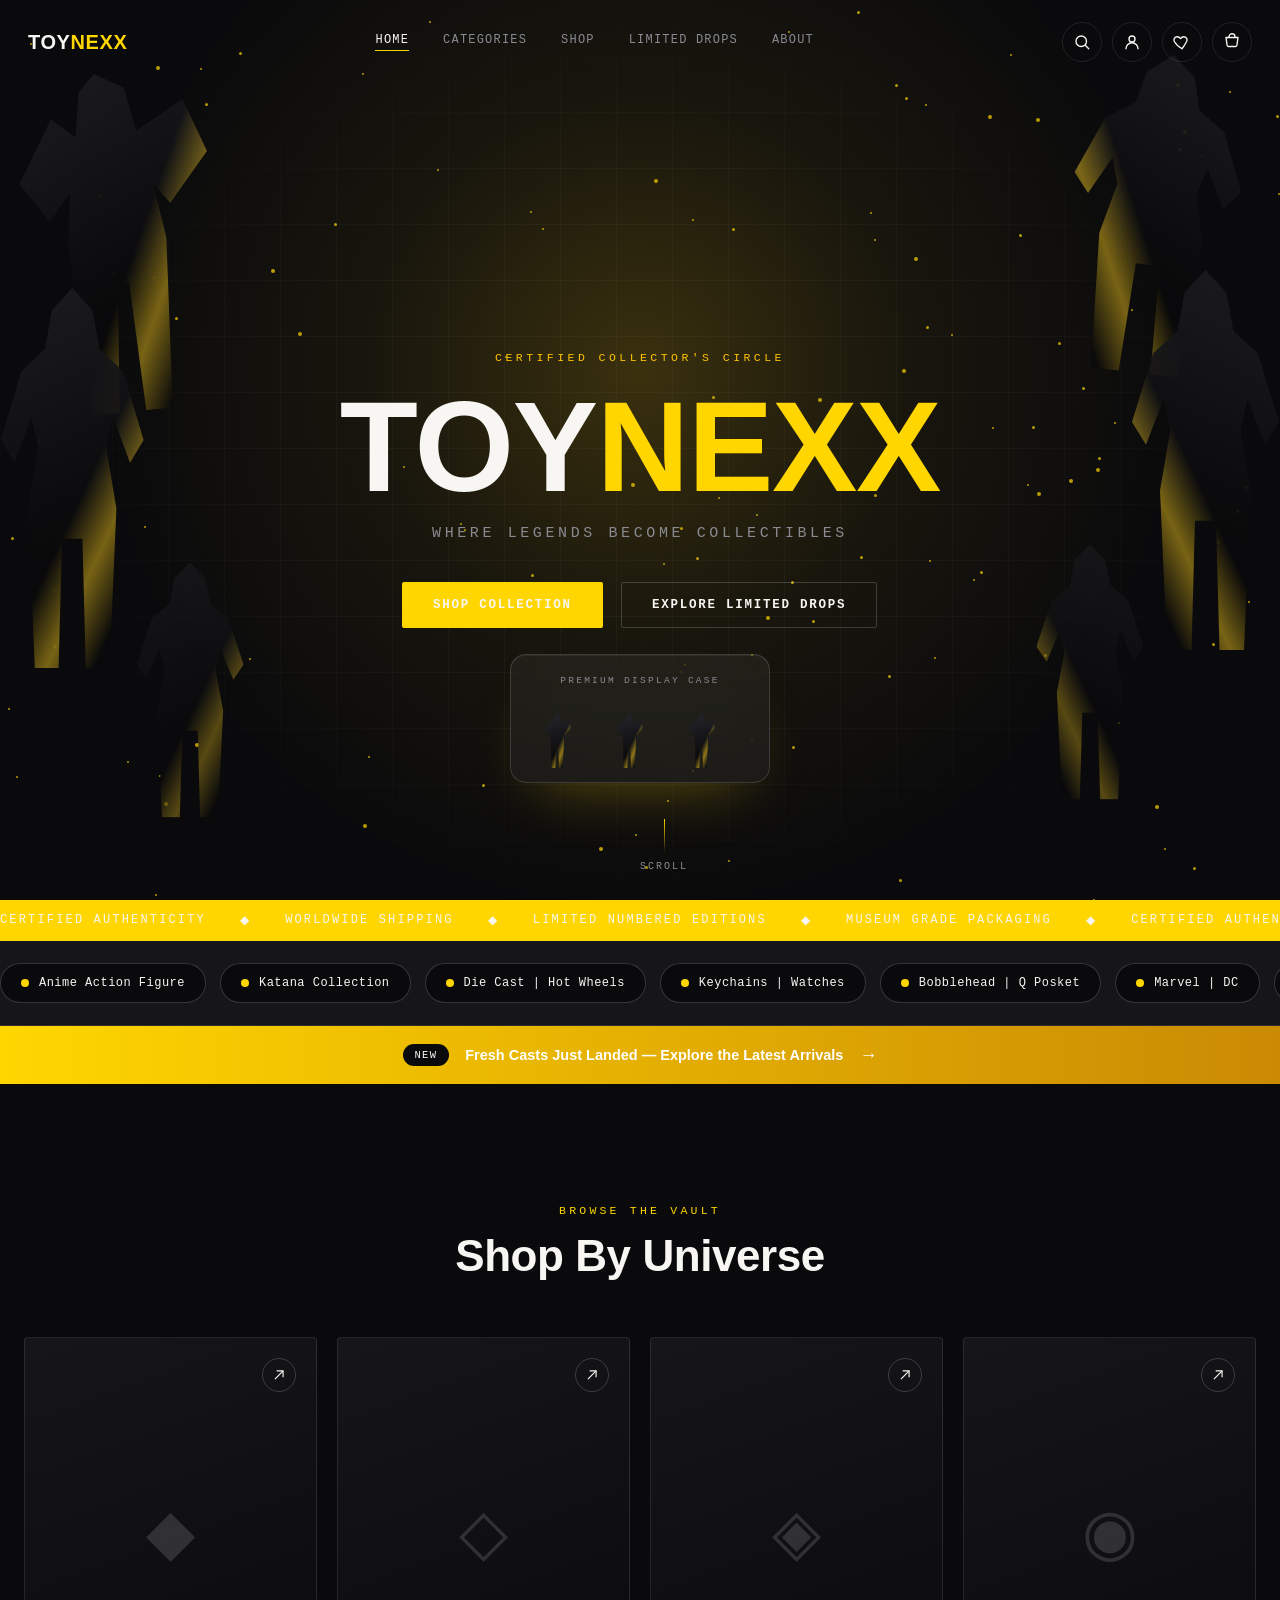
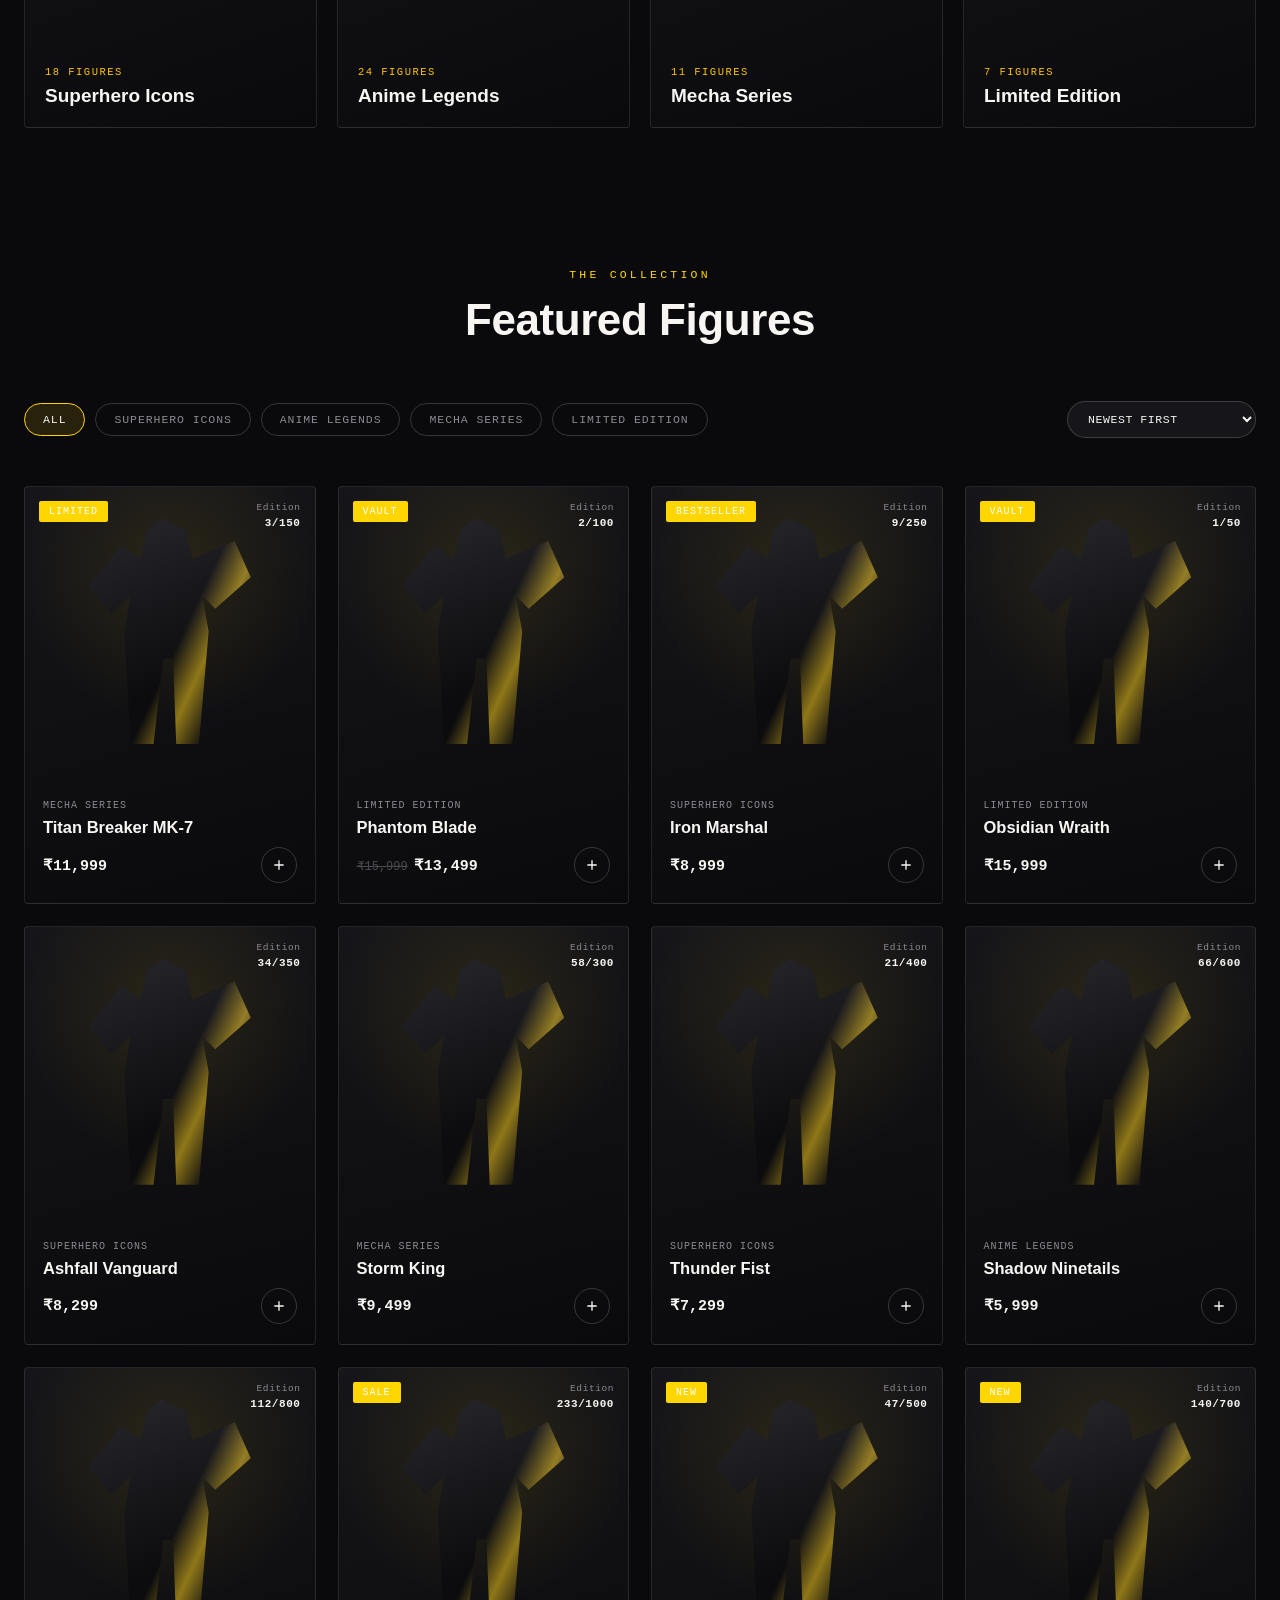
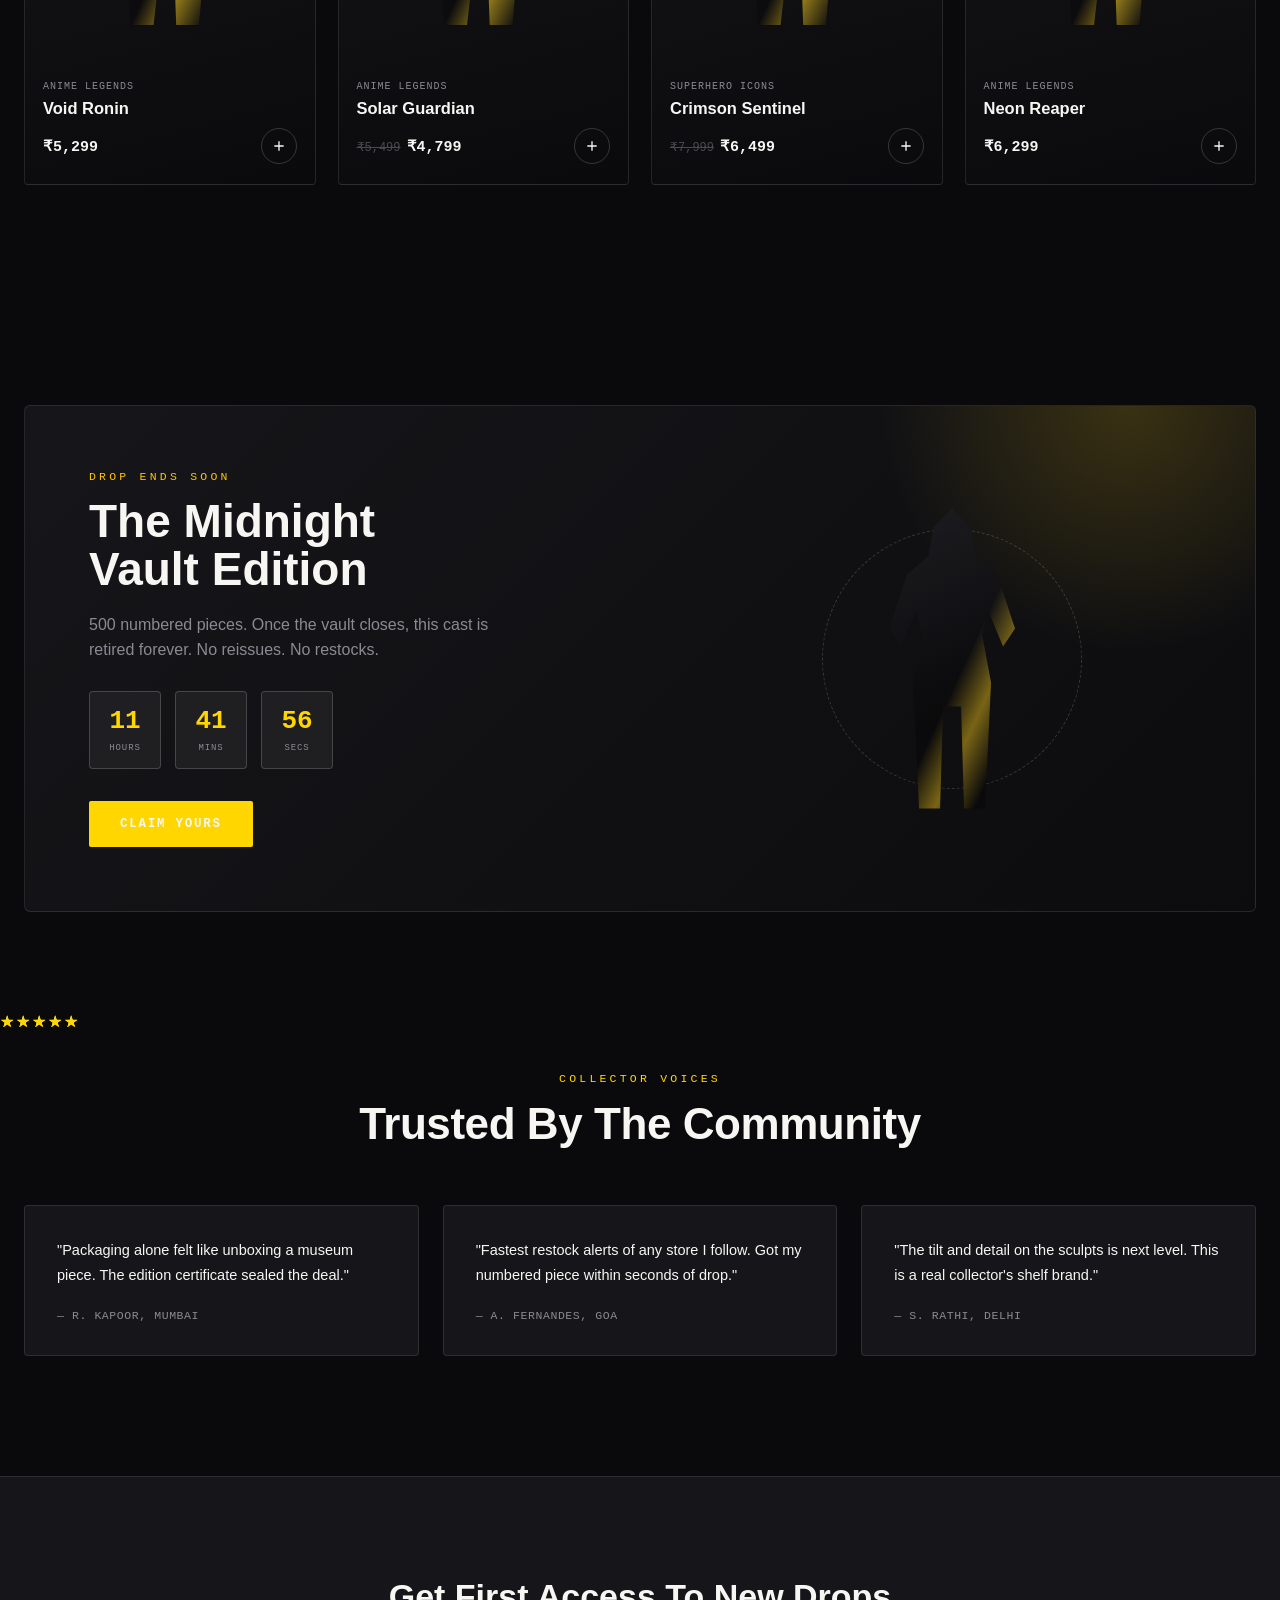
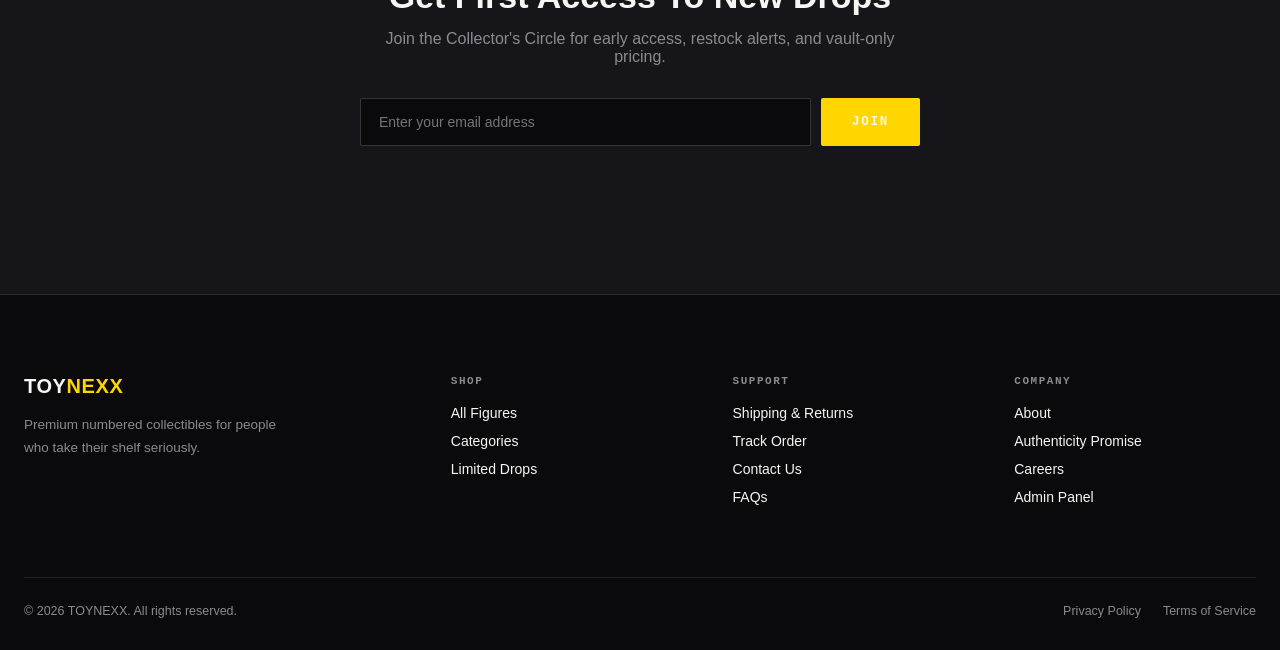
==== commit 81085705: "Add files via upload" ====
--- a/index.html
+++ b/index.html
@@ -81,6 +81,19 @@
 
 <!-- ================= HERO ================= -->
 <section class="hero" id="home">
+
+<video
+class="hero-video"
+autoplay
+muted
+loop
+playsinline
+preload="auto">
+
+<source src="bg.mp4" type="video/mp4">
+
+</video>
+
   <div class="hero-bg">
     <div class="hero-glow"></div>
     <div class="hero-grid"></div>
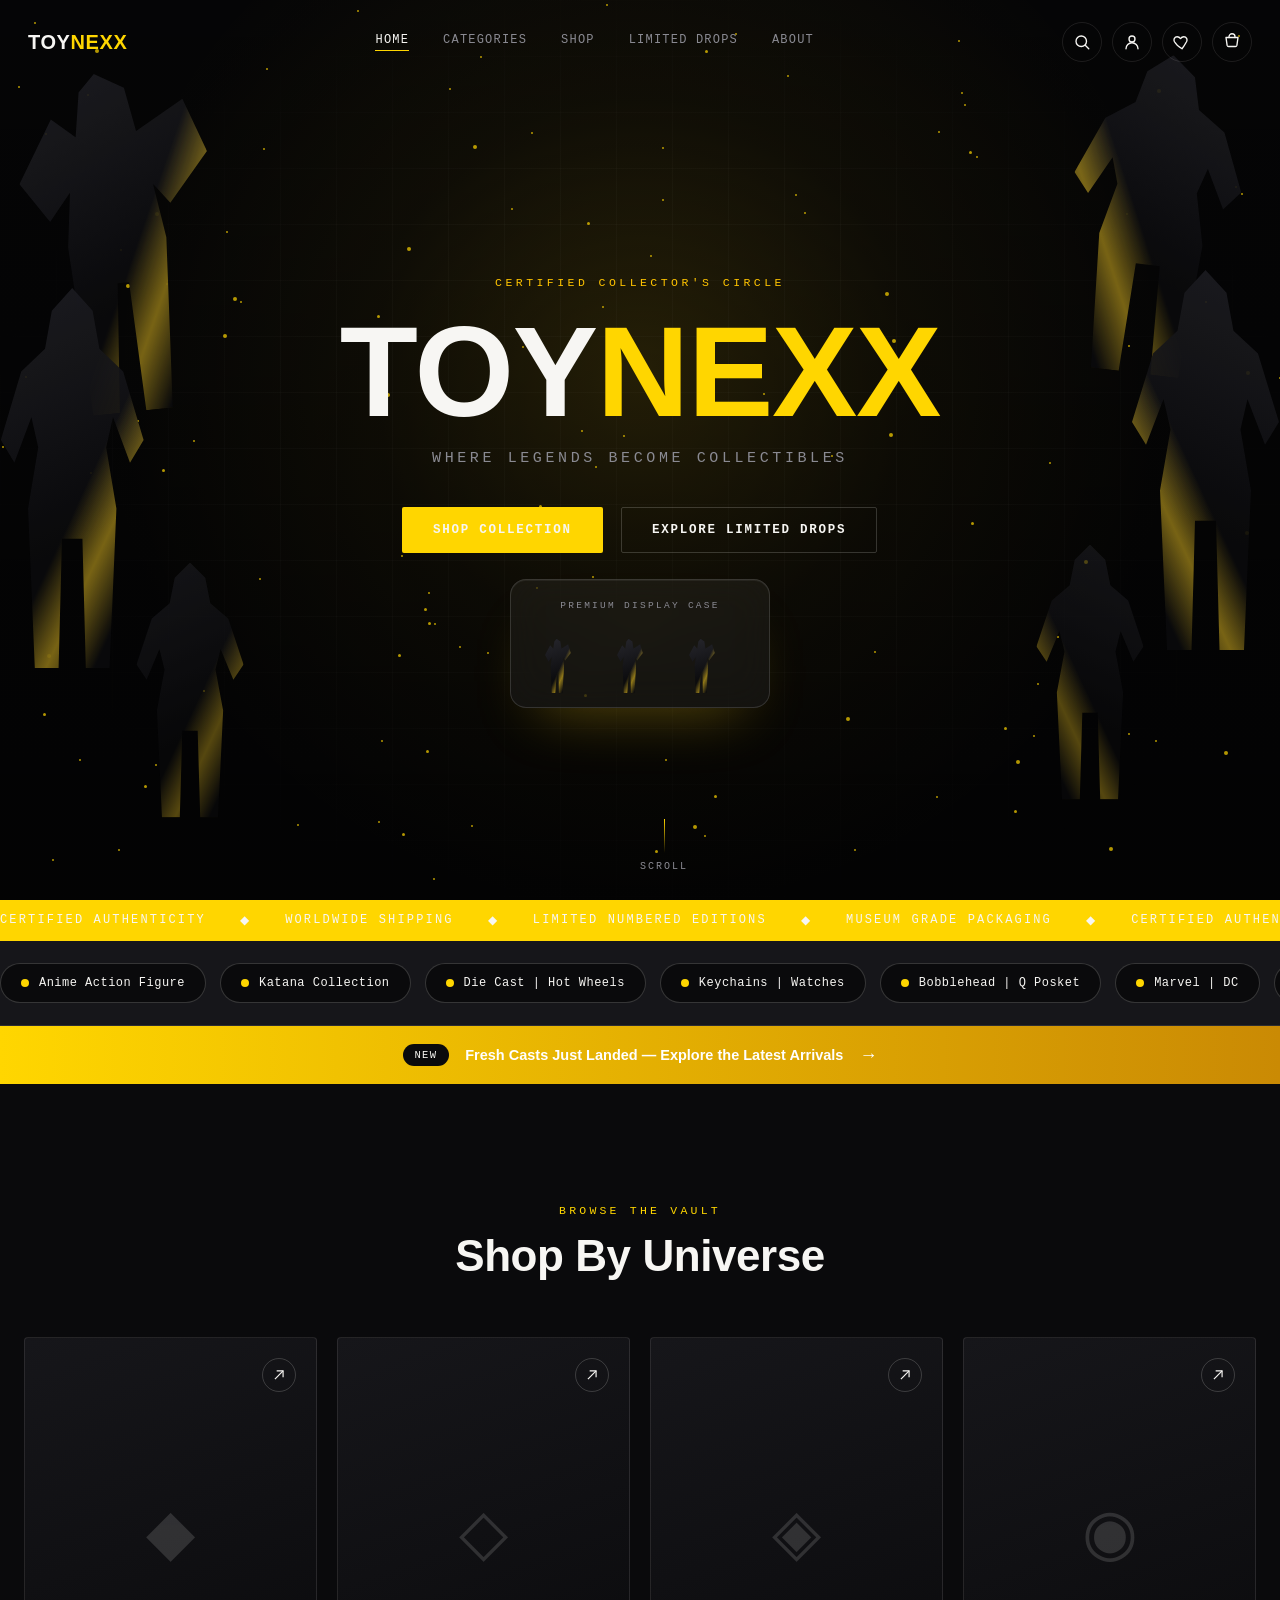
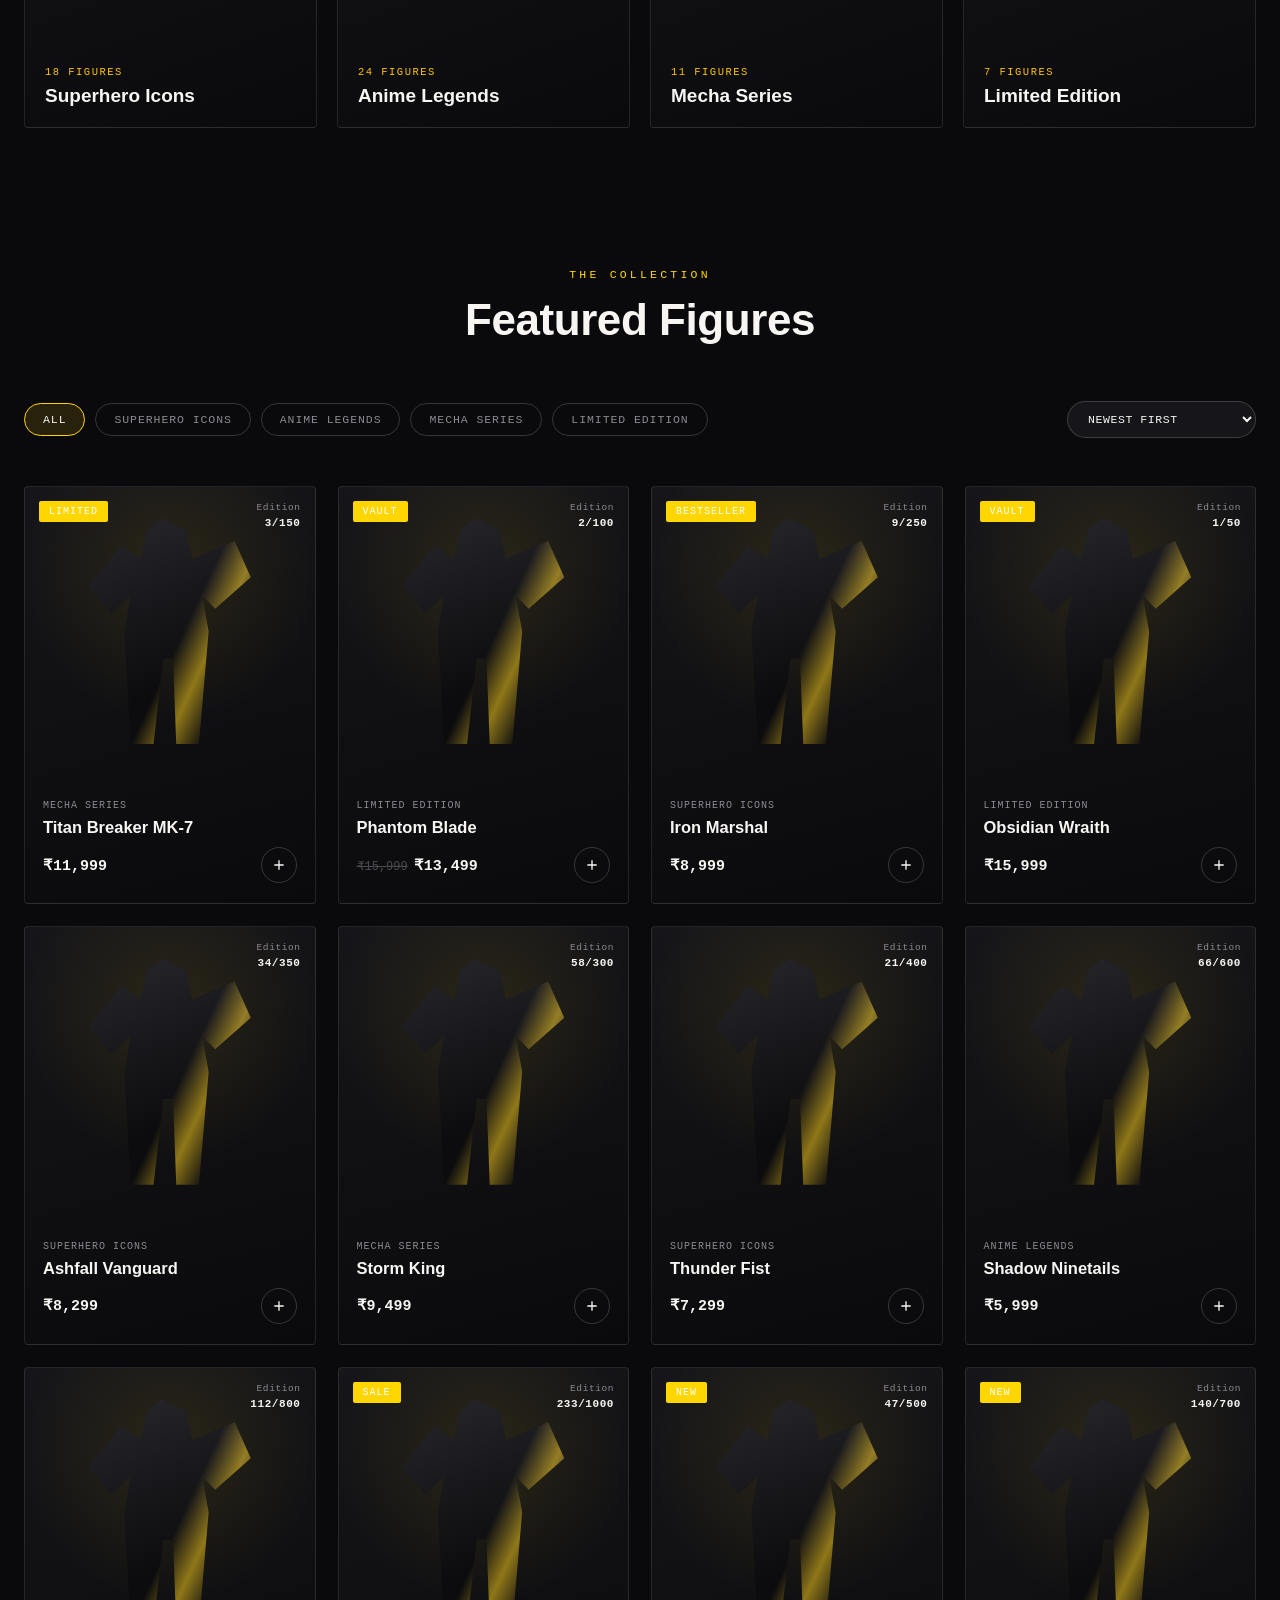
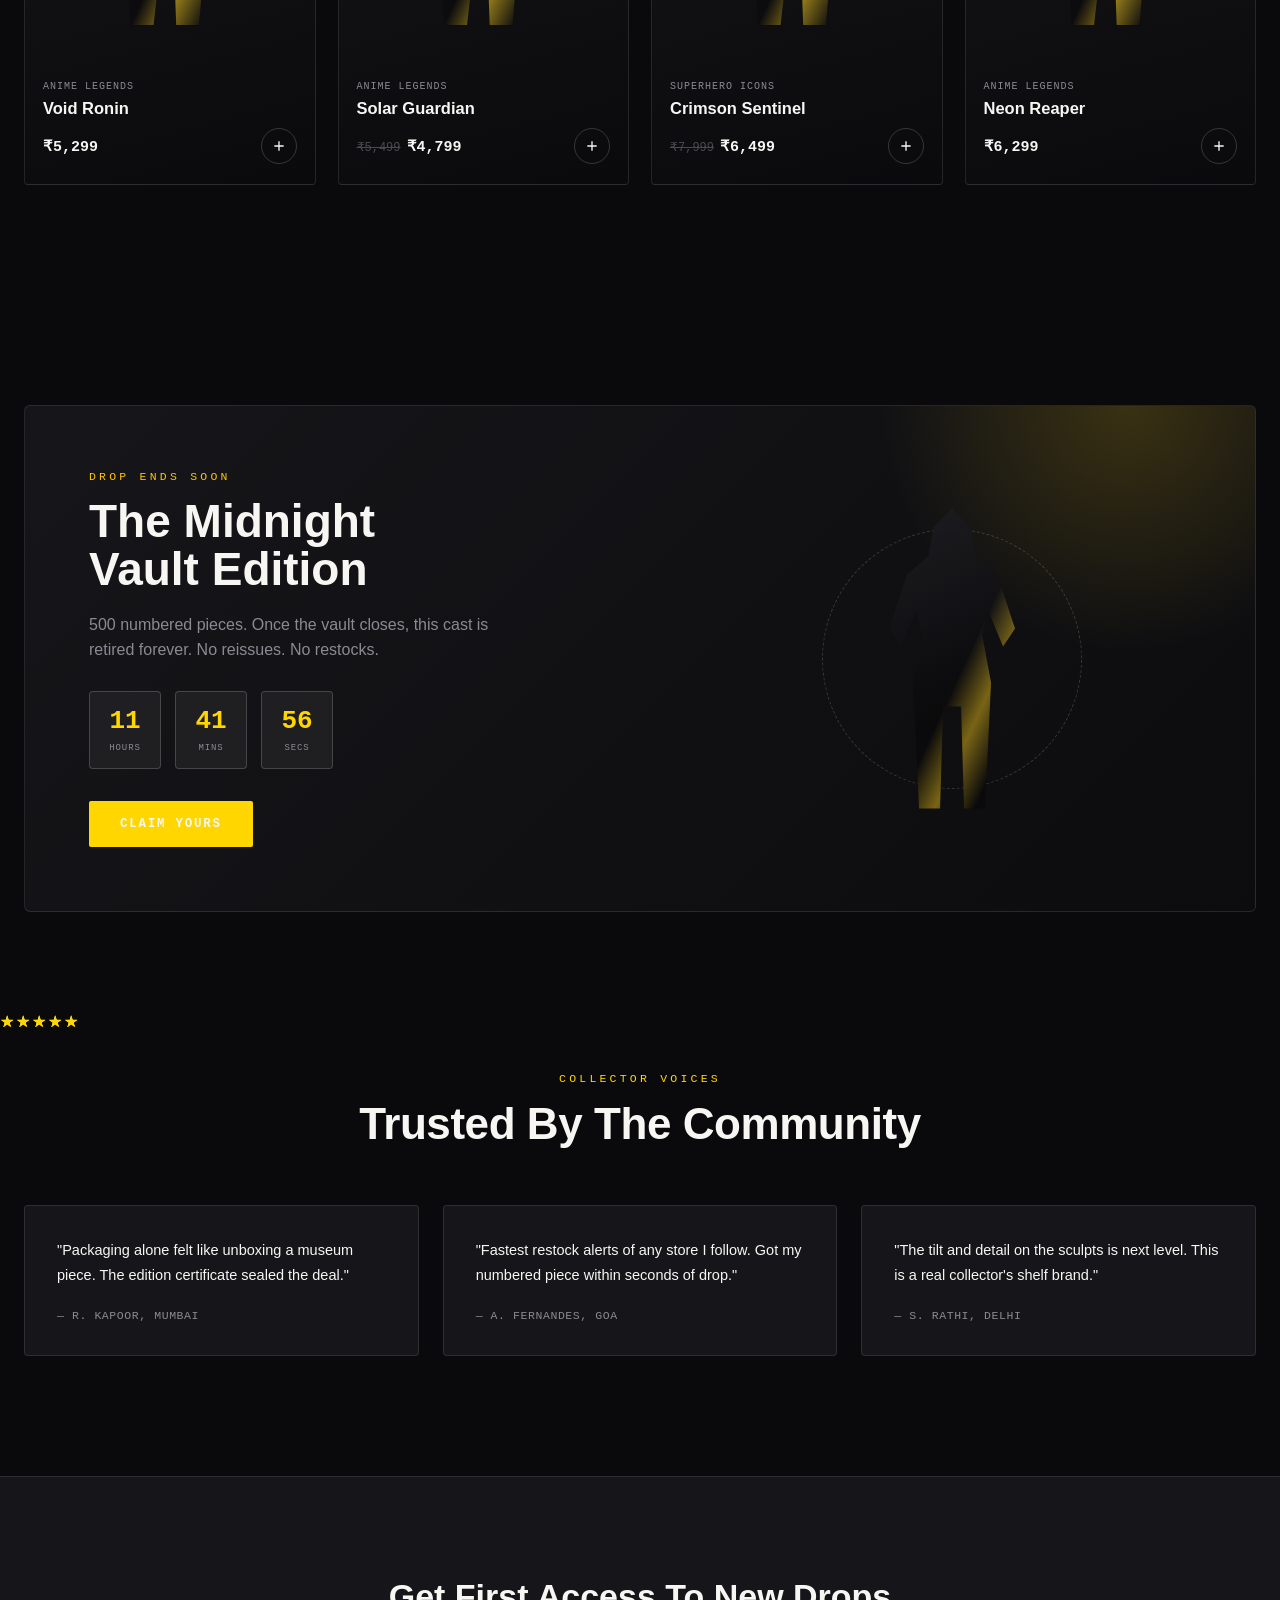
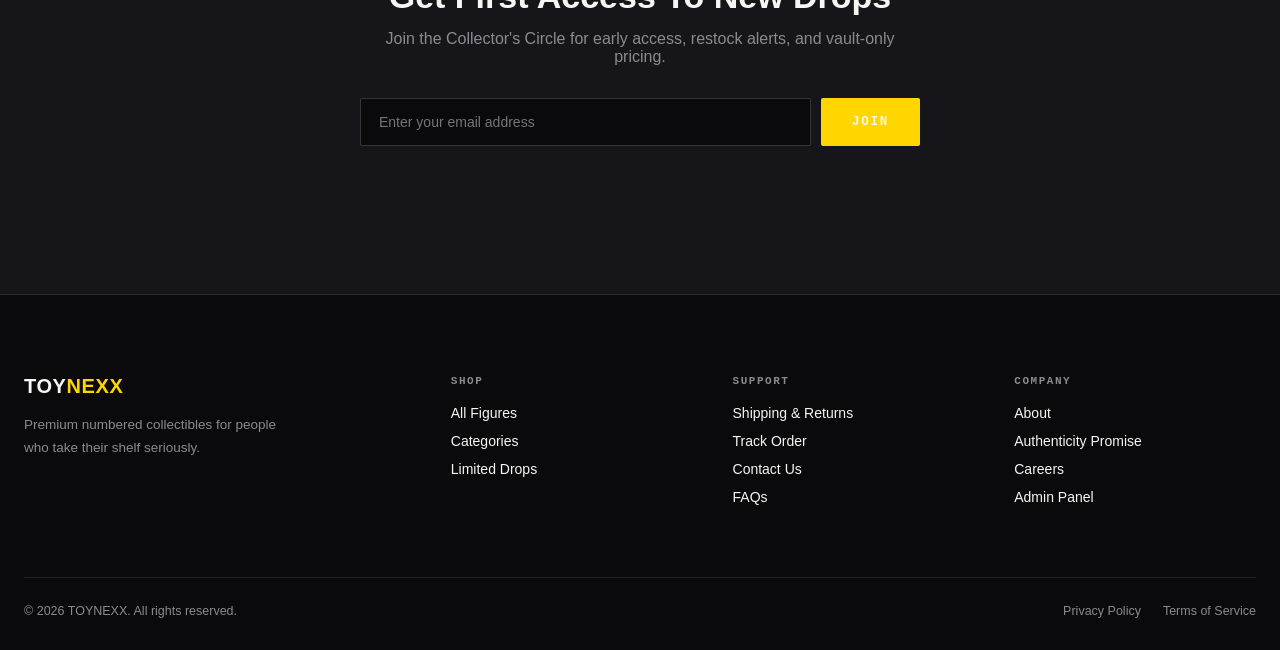
==== commit 3e7e56d5: "Add files via upload" ====
--- a/index.html
+++ b/index.html
@@ -90,7 +90,7 @@
 playsinline
 preload="auto">
 
-<source src="bg.mp4" type="video/mp4">
+<source src="BG vdo/bg.mp4" type="video/mp4">
 
 </video>
 
--- a/css/style.css
+++ b/css/style.css
@@ -230,7 +230,38 @@
   align-items:center; justify-content:center; overflow:hidden;
   padding:140px 20px 60px;
 }
-.hero-bg{ position:absolute; inset:0; z-index:0; }
+
+.hero-video{
+
+position:absolute;
+
+top:0;
+left:0;
+
+width:100%;
+
+height:100%;
+
+object-fit:cover;
+
+z-index:-2;
+
+pointer-events:none;
+
+}
+
+.hero-bg{
+
+position:absolute;
+
+inset:0;
+
+background:rgba(0,0,0,.45);
+
+z-index:-1;
+
+}
+
 .hero-glow{
   position:absolute; top:-20%; left:50%; transform:translateX(-50%);
   width:1100px; height:1100px; border-radius:50%;
@@ -246,6 +277,25 @@
 }
 
 .hero-content{ position:relative; z-index:5; text-align:center; }
+
+.hero-figures{
+
+z-index:5;
+
+}
+
+.hero-shelf{
+
+z-index:5;
+
+}
+
+.hero-scroll{
+
+z-index:5;
+
+}
+
 .hero-eyebrow{
   font-family:var(--font-mono); font-size:11.5px; letter-spacing:.3em; text-transform:uppercase;
   color:var(--ember); display:inline-block; margin-bottom:22px;
@@ -273,6 +323,35 @@
   display:flex; flex-direction:column; align-items:center; gap:8px;
   opacity:0; animation:heroFade .8s var(--ease-out) 1s forwards;
 }
+
+.hero::after{
+
+content:"";
+
+position:absolute;
+
+top:0;
+left:0;
+
+width:100%;
+height:100%;
+
+background:linear-gradient(
+
+to bottom,
+
+rgba(0,0,0,.2),
+
+rgba(0,0,0,.55)
+
+);
+
+pointer-events:none;
+
+z-index:0;
+
+}
+
 .hero-scroll span{
   width:1px; height:34px; background:linear-gradient(var(--blood), transparent);
   animation:scrollLine 1.8s ease-in-out infinite;
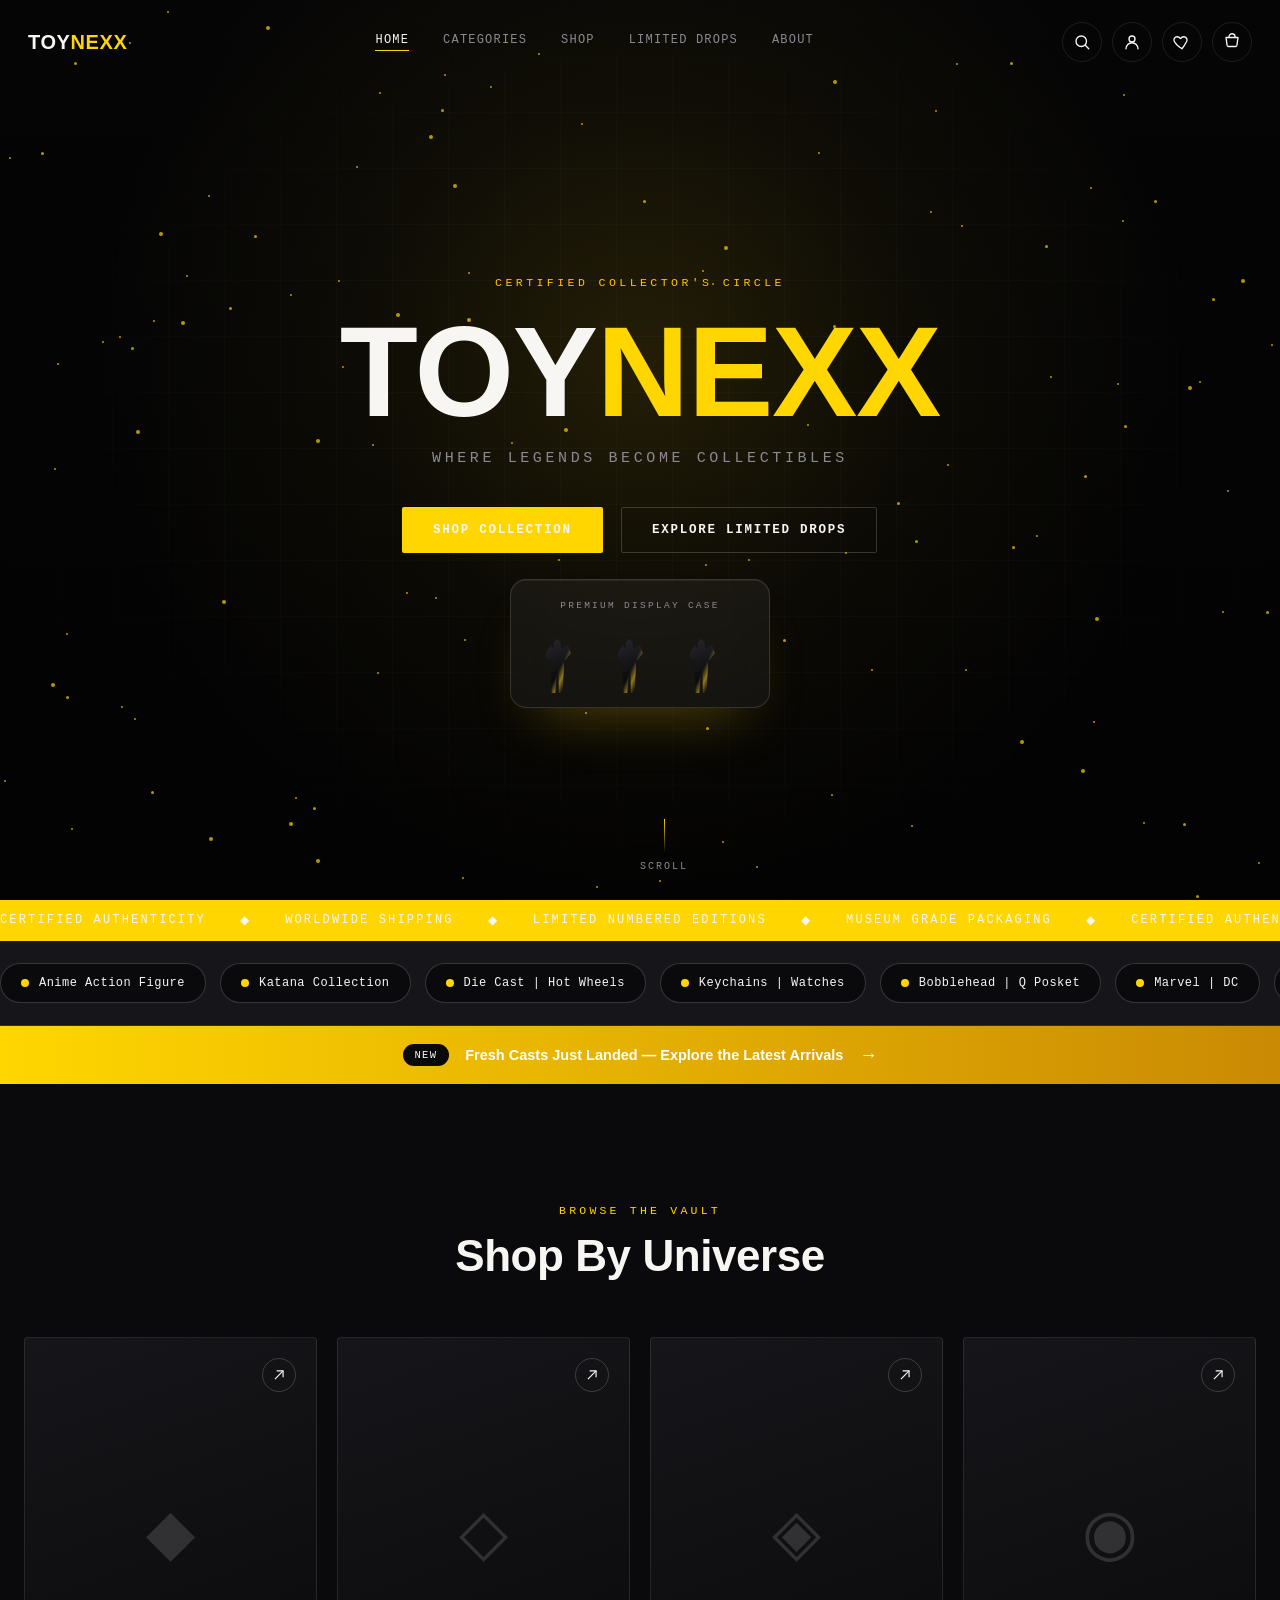
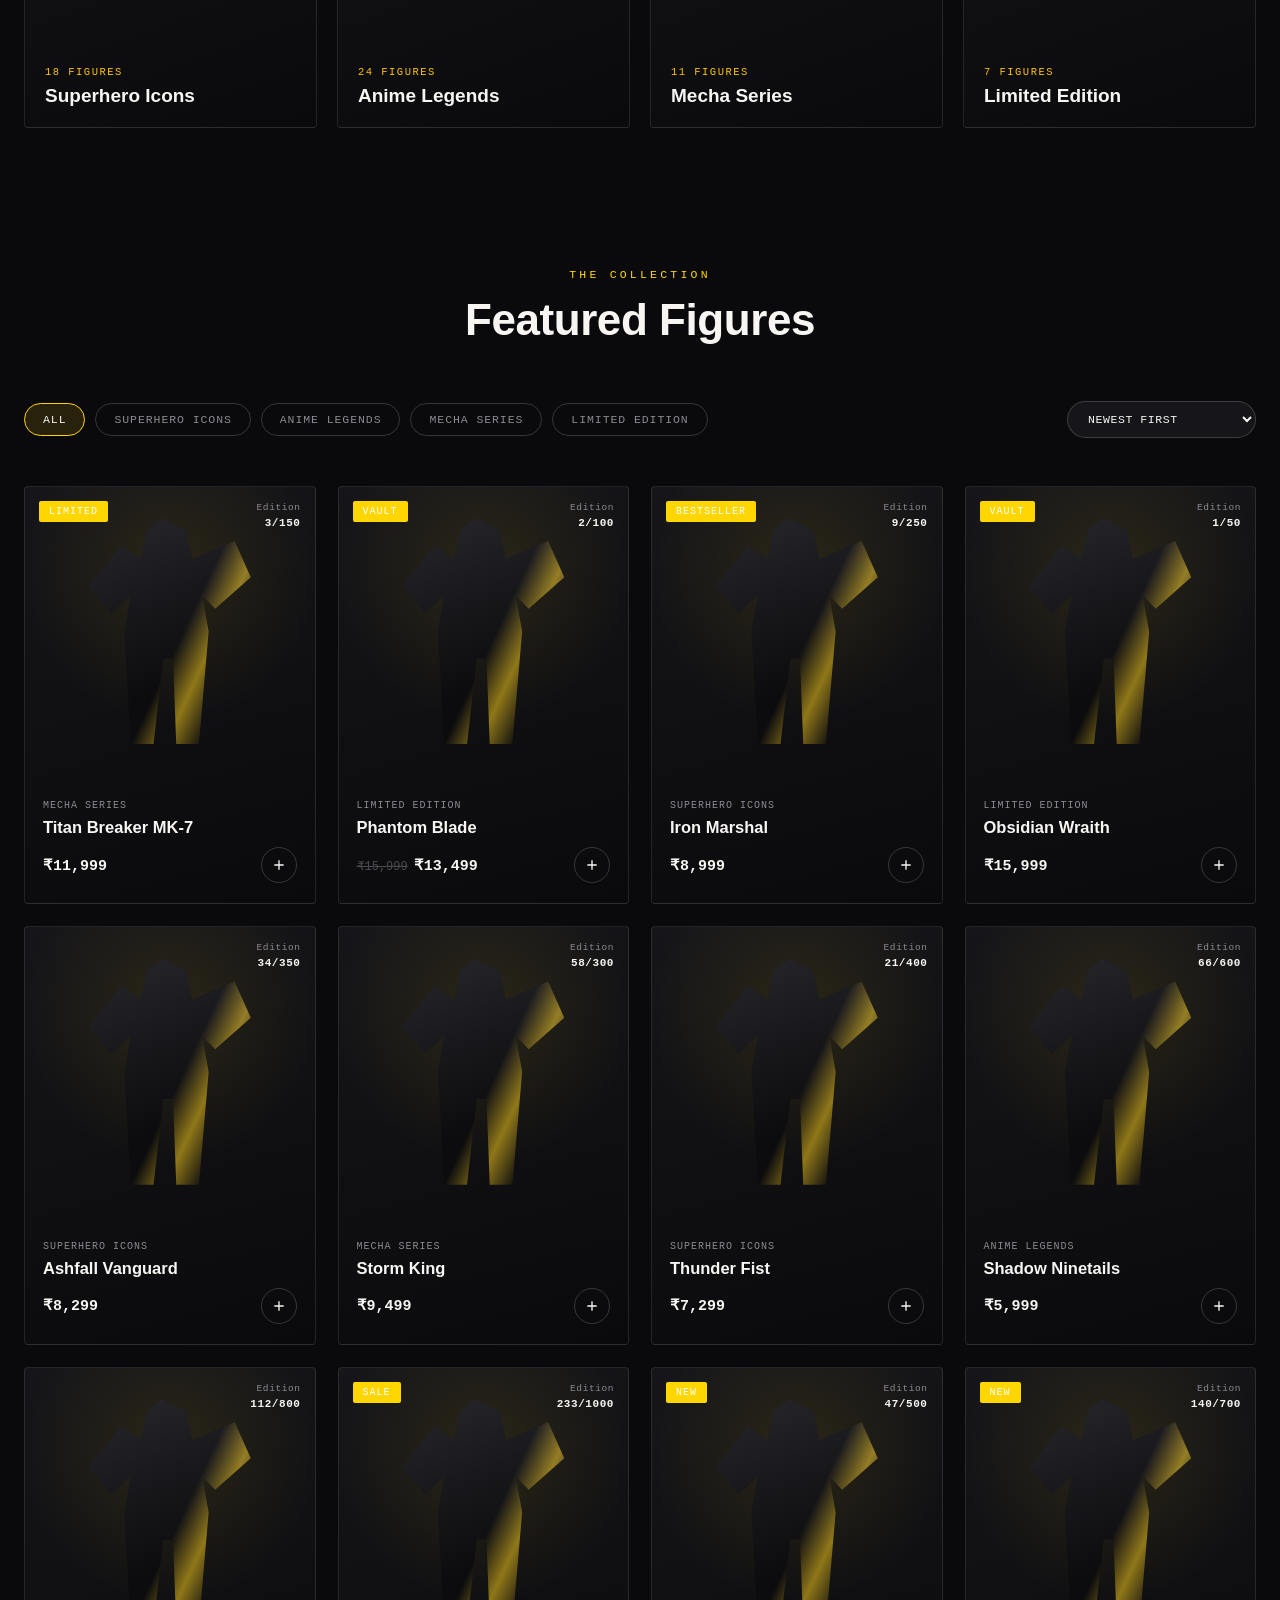
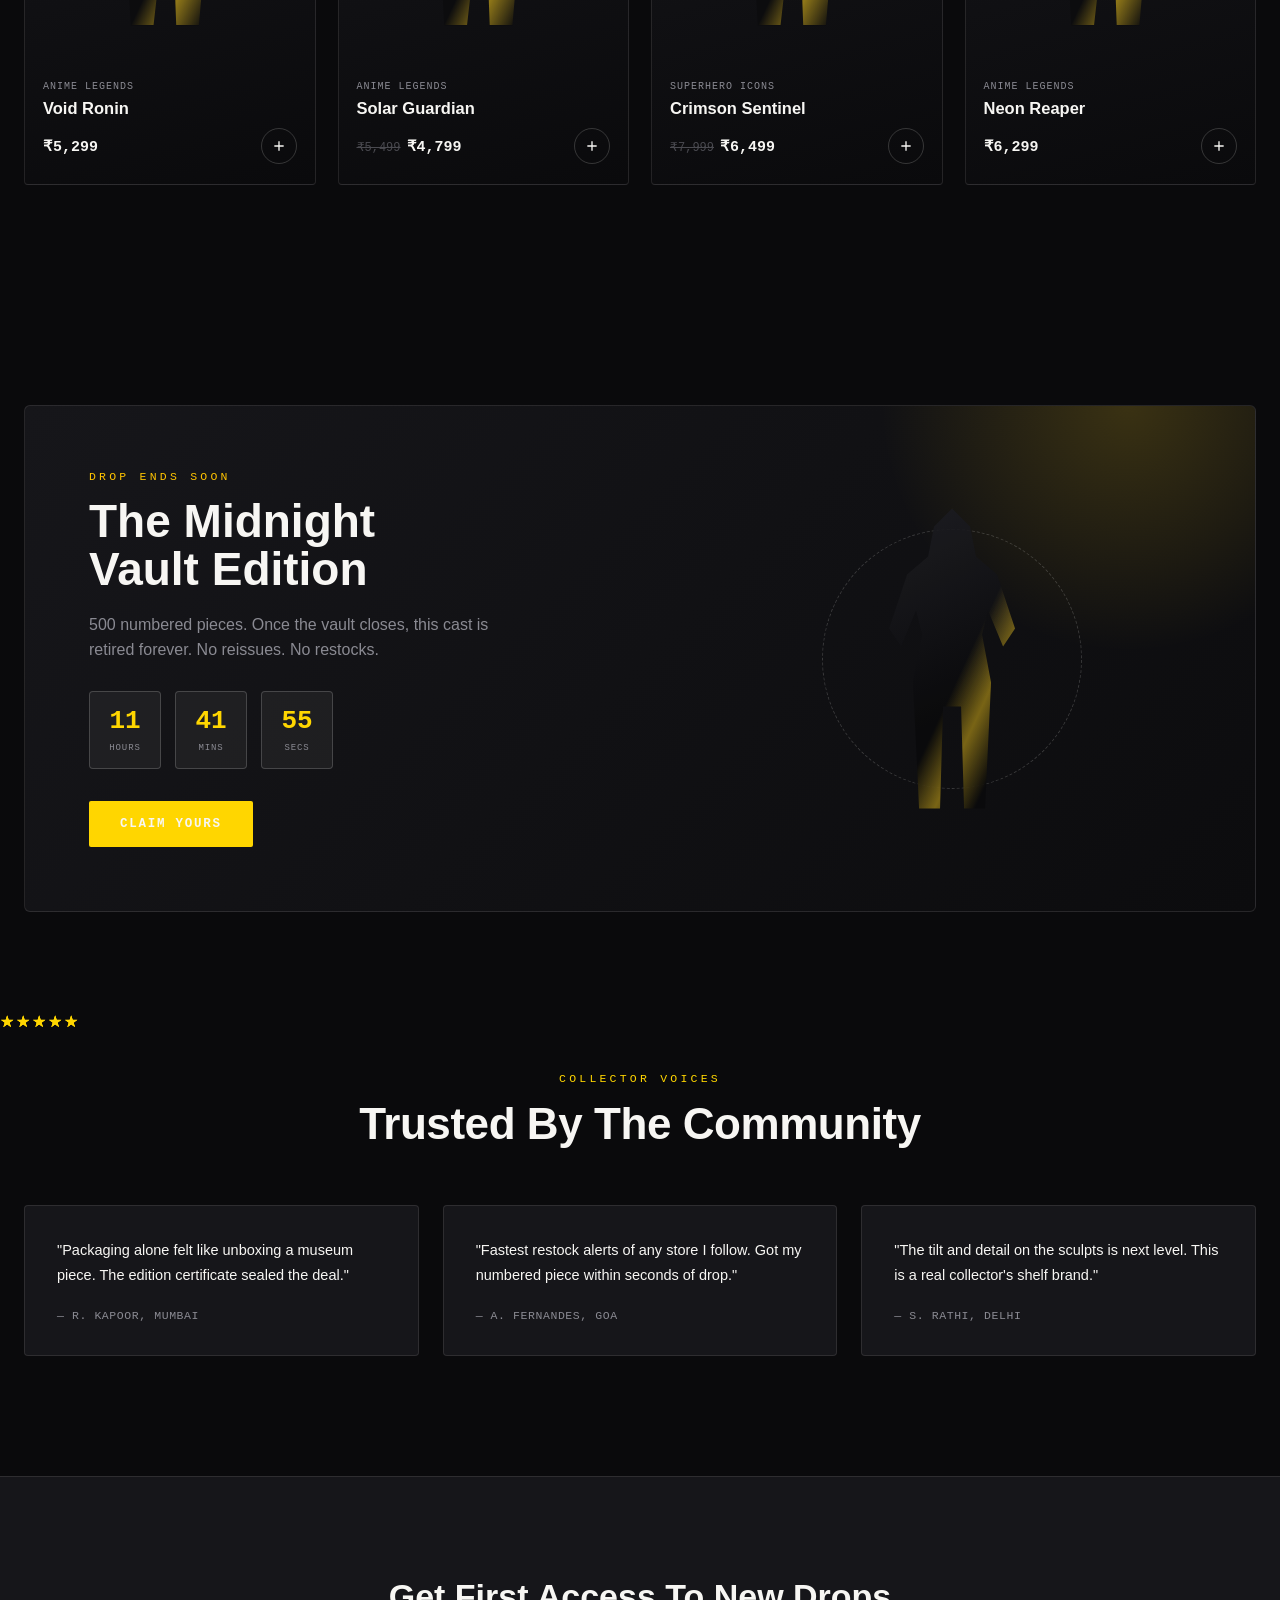
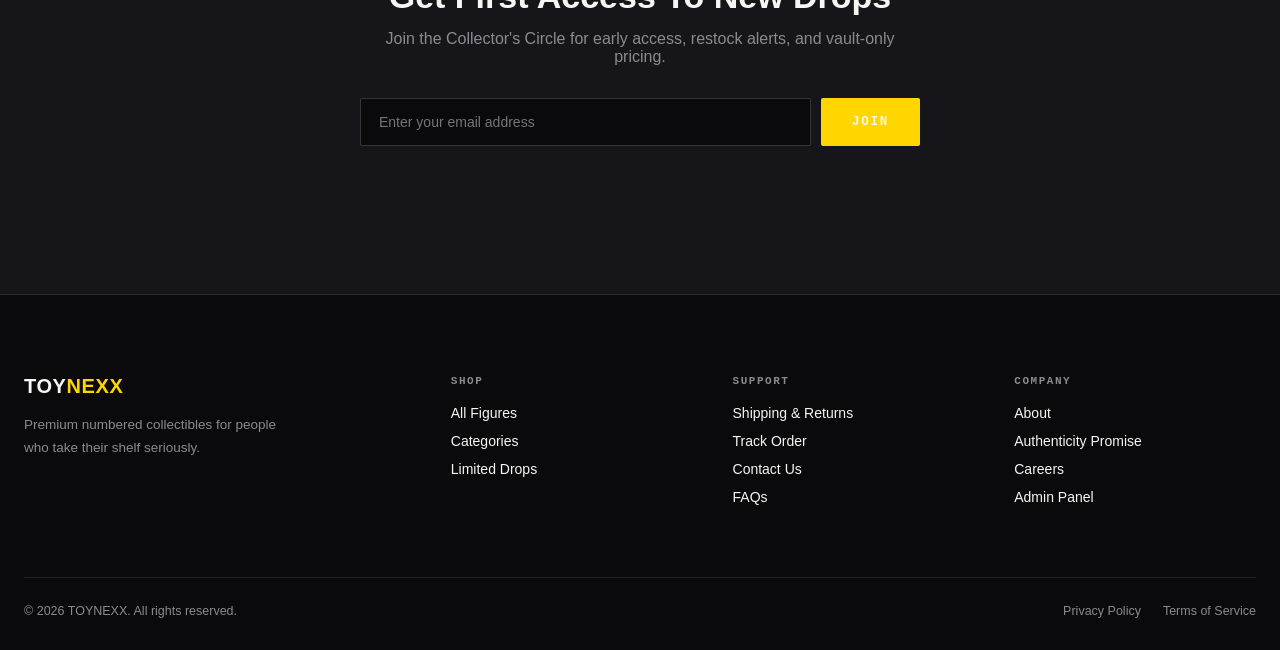
==== commit bfec916b: "Add files via upload" ====
--- a/index.html
+++ b/index.html
@@ -99,7 +99,7 @@
     <div class="hero-grid"></div>
   </div>
 
-  <div class="hero-figures" id="heroFigures">
+  <div class="hero-figures" id="heroFigures" style="display:none;">
     <!-- figures injected/positioned via CSS, SVGs inline below -->
     <div class="fig fig-tl float-a" id="figTL"></div>
     <div class="fig fig-tr float-b" id="figTR"></div>
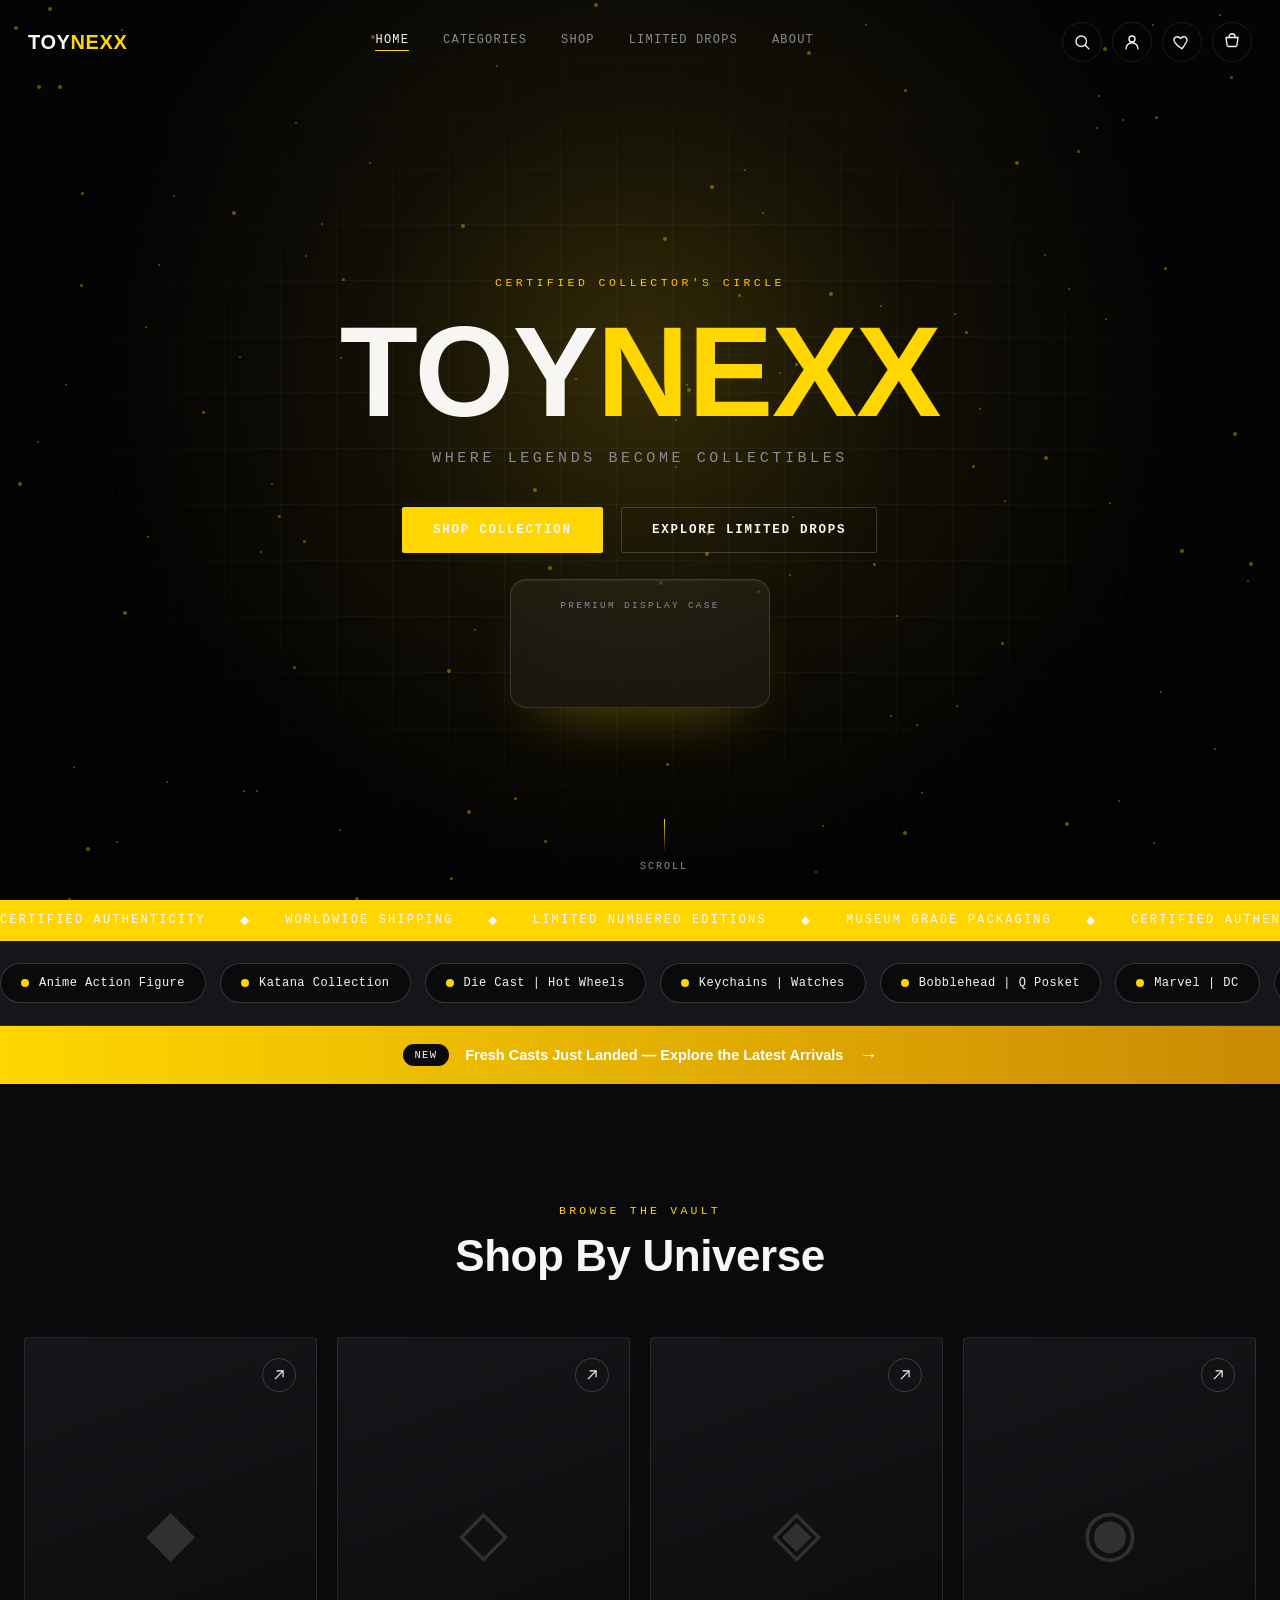
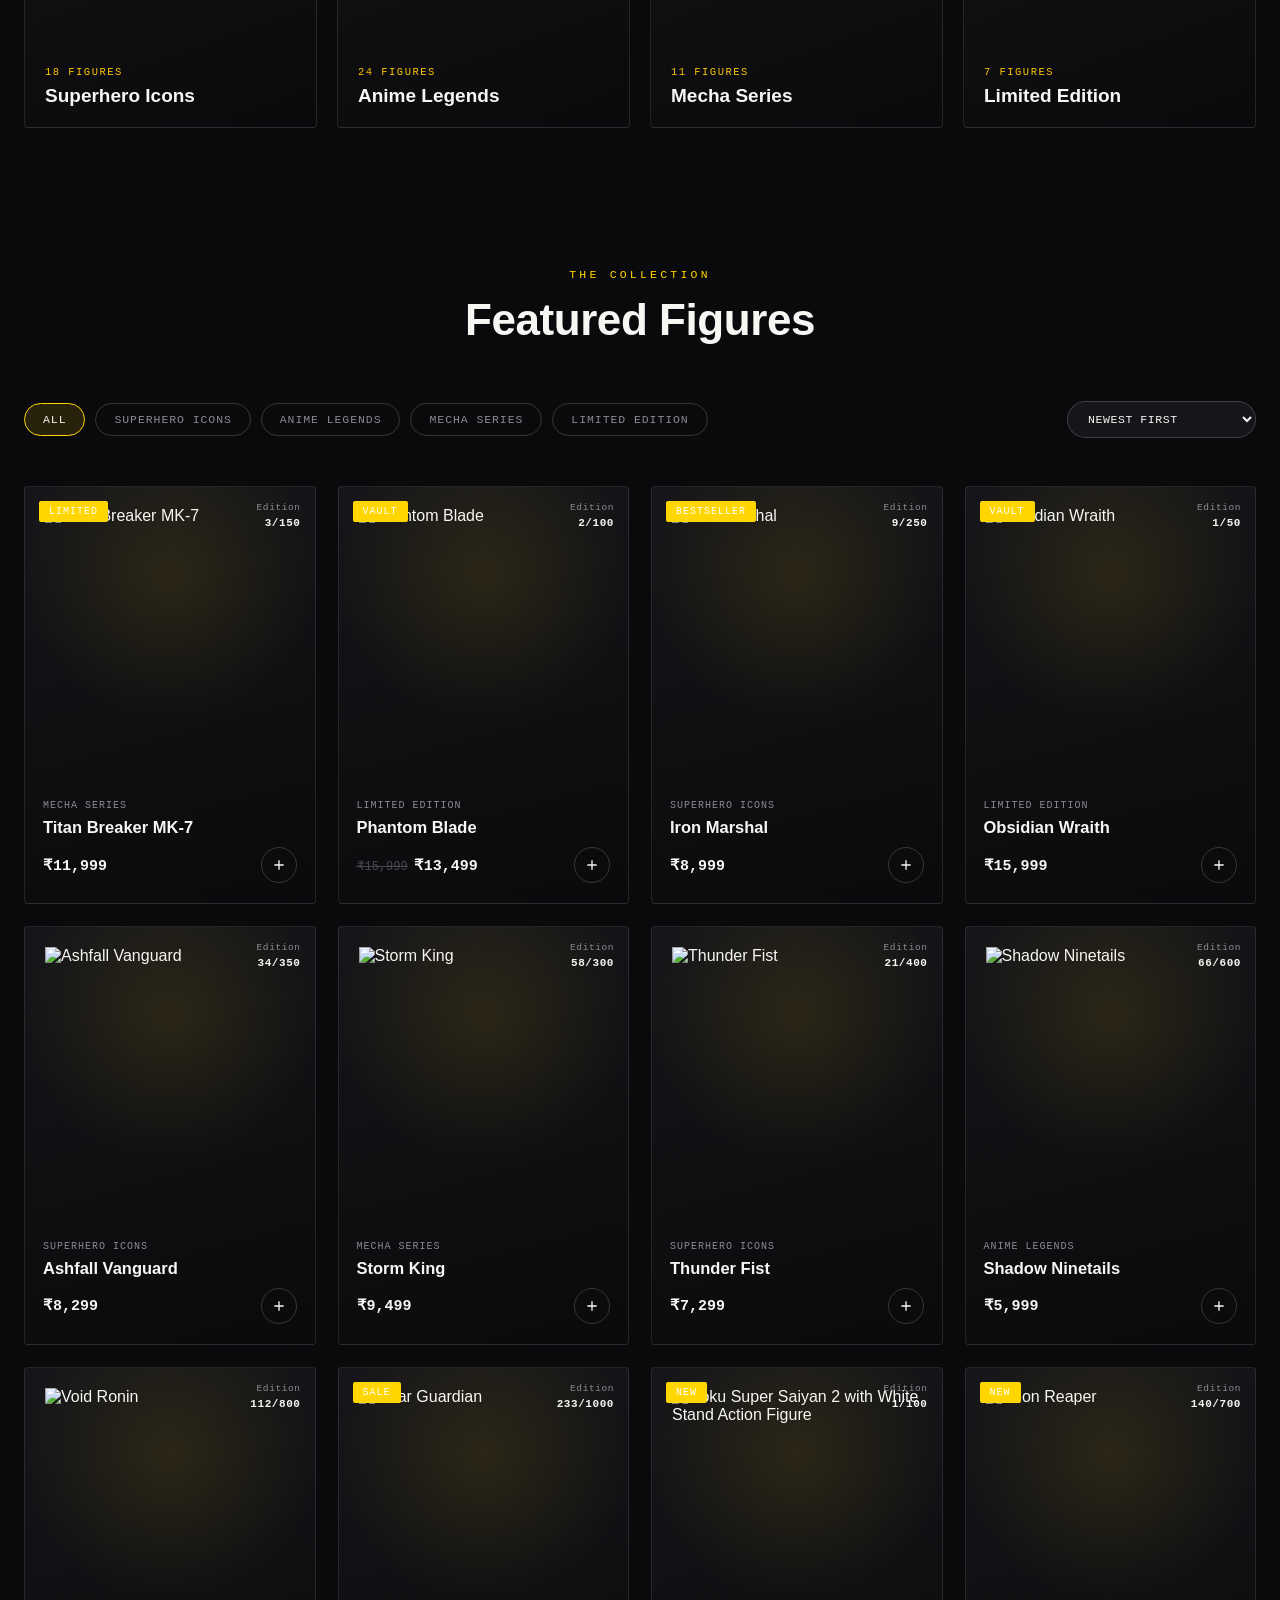
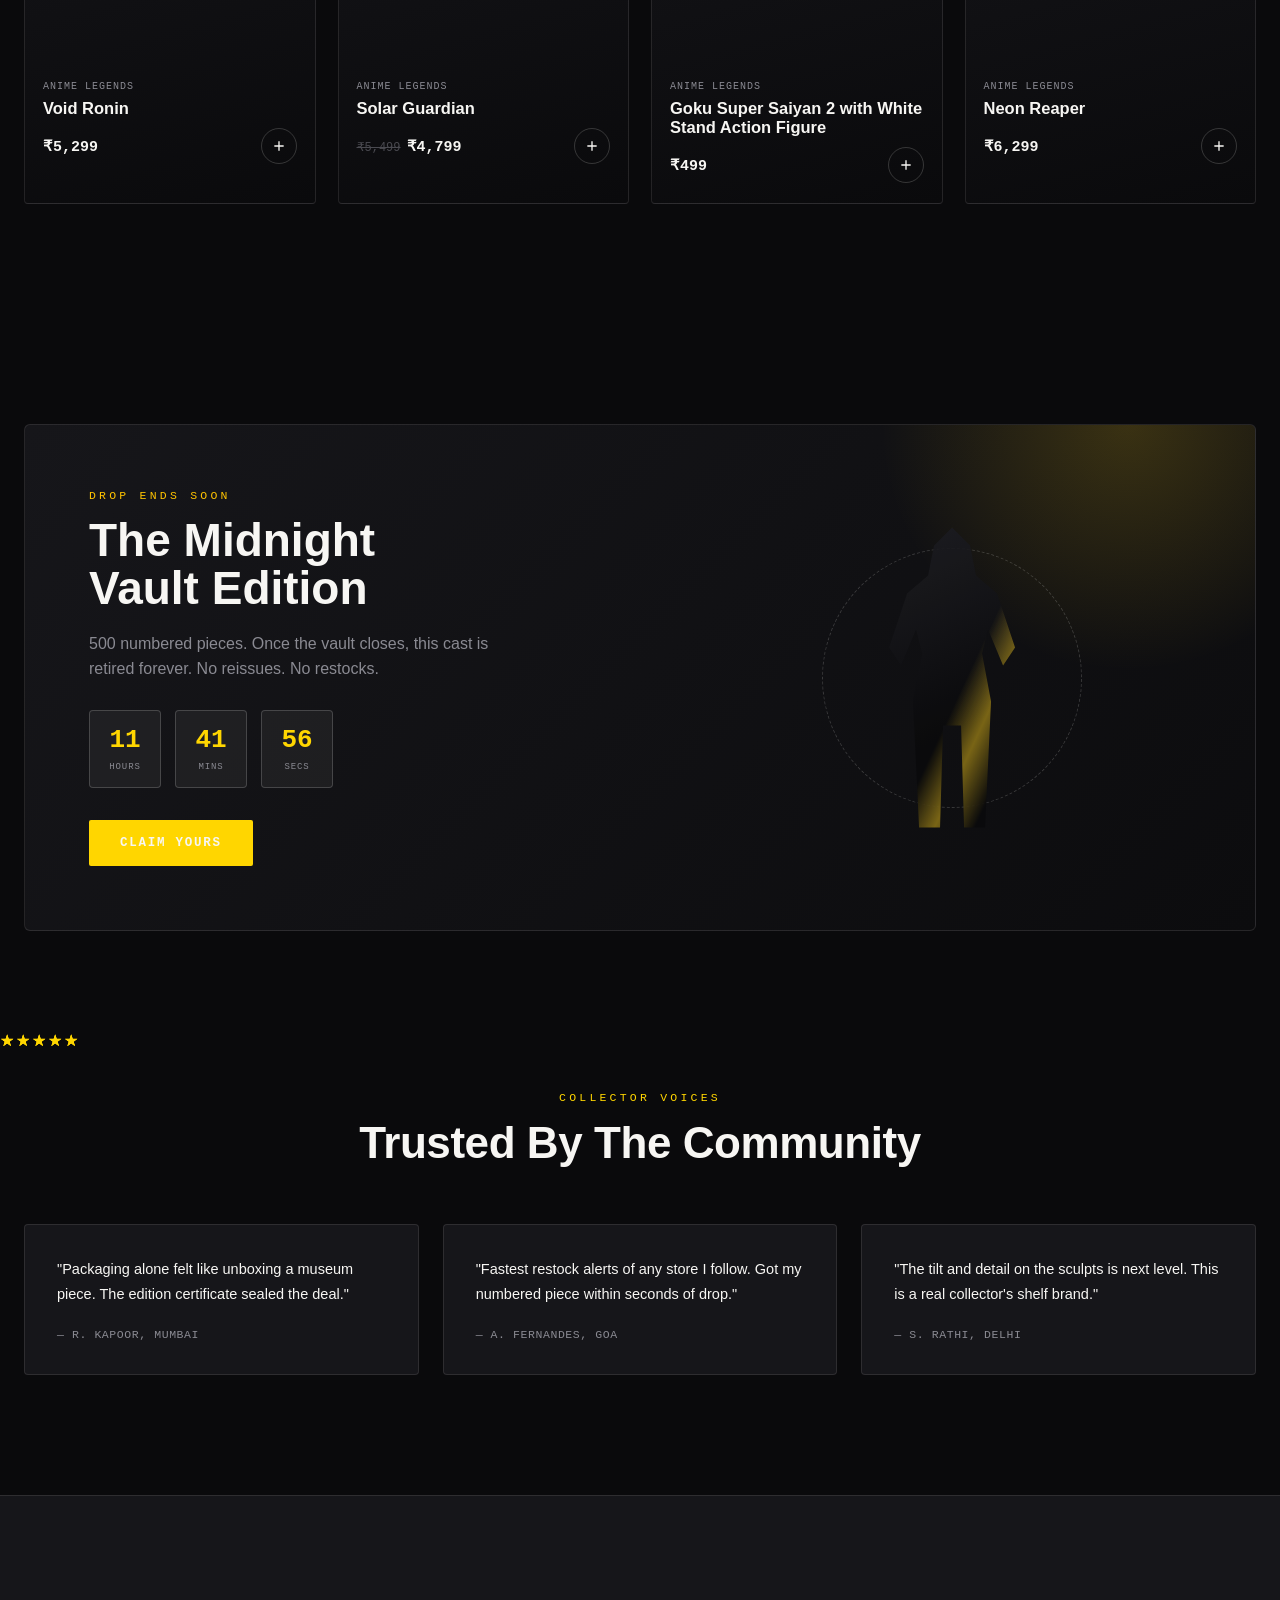
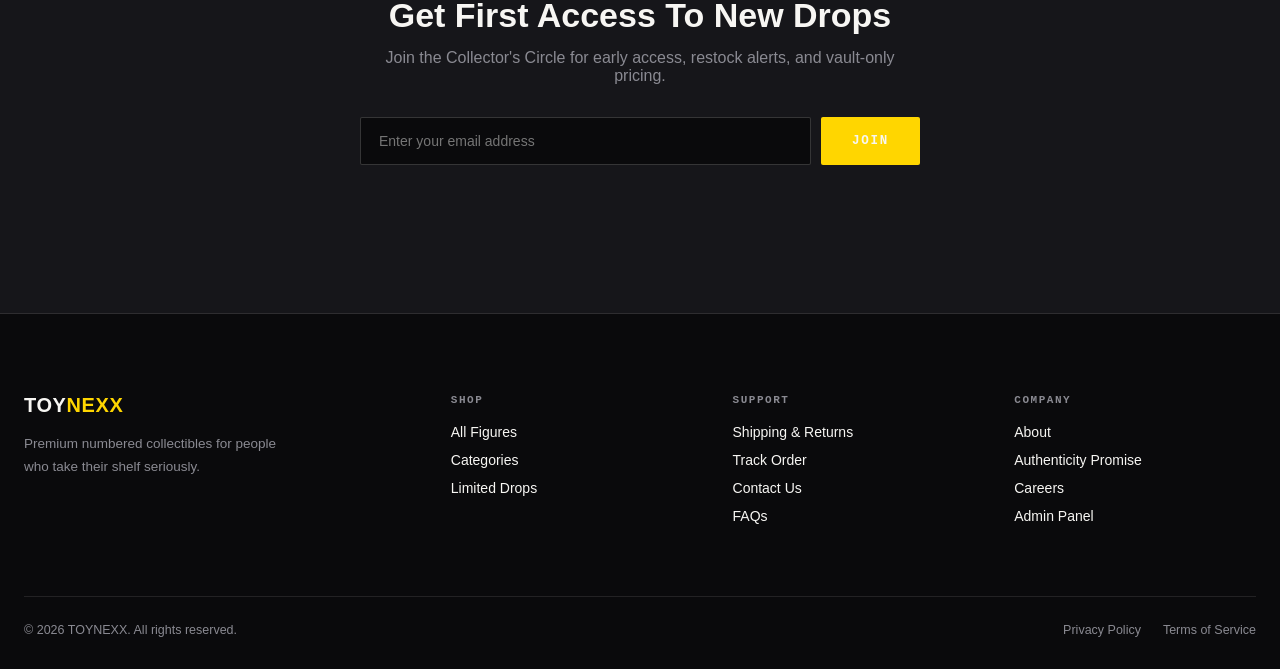
==== commit 87db377f: "Add files via upload" ====
--- a/index.html
+++ b/index.html
@@ -333,8 +333,13 @@
   <div class="modal quickview-modal" role="dialog" aria-modal="true">
     <button class="modal-close" id="quickViewClose" aria-label="Close">&times;</button>
     <div class="qv-gallery">
+
       <div class="qv-image" id="qvImage"></div>
+
+      <div class="qv-thumbnails" id="qvThumbs"></div>
+
       <div class="qv-edition" id="qvEdition"></div>
+      
     </div>
     <div class="qv-info">
       <span class="qv-category" id="qvCategory"></span>
--- a/css/style.css
+++ b/css/style.css
@@ -232,34 +232,26 @@
 }
 
 .hero-video{
-
-position:absolute;
-
-top:0;
-left:0;
-
-width:100%;
-
-height:100%;
-
-object-fit:cover;
-
-z-index:-2;
-
-pointer-events:none;
-
+    position:absolute;
+    inset:0;
+
+    width:100%;
+    height:100%;
+
+    object-fit:cover;
+
+    object-position:center;
+
+    z-index:0;
 }
 
 .hero-bg{
-
-position:absolute;
-
-inset:0;
-
-background:rgba(0,0,0,.45);
-
-z-index:-1;
-
+    position:absolute;
+    inset:0;
+
+    background:rgba(0,0,0,.45);
+
+    z-index:1;
 }
 
 .hero-glow{
@@ -278,6 +270,15 @@
 
 .hero-content{ position:relative; z-index:5; text-align:center; }
 
+.hero-content,
+.hero-shelf,
+.hero-scroll{
+
+position:relative;
+z-index:5;
+
+}
+
 .hero-figures{
 
 z-index:5;
@@ -360,7 +361,7 @@
 @keyframes scrollLine{ 0%,100%{ transform:scaleY(1); opacity:.4;} 50%{ transform:scaleY(1.4); opacity:1;} }
 
 /* ---- Hero character silhouettes (original geometric figures, no licensed art) ---- */
-.hero-figures{ position:absolute; inset:0; z-index:2; pointer-events:none; }
+.hero-figures{ position:absolute; inset:0; z-index:2; pointer-events:none; display: none;}
 .fig{
   position:absolute;
   background:linear-gradient(155deg, var(--onyx-2) 0%, var(--void) 65%);
@@ -508,18 +509,24 @@
   background:radial-gradient(circle at 50% 30%, rgba(250,204,21,.10), transparent 60%);
   overflow:hidden;
 }
-.pc-figure{
-  width:56%; height:78%;
-  background:linear-gradient(160deg, #26262c 0%, #0c0c0e 70%);
-  clip-path:polygon(45% 0%,60% 5%,64% 18%,90% 10%,100% 26%,78% 40%,70% 34%,74% 50%,68% 100%,54% 100%,52% 62%,46% 62%,40% 100%,26% 100%,22% 50%,26% 34%,14% 42%,0% 30%,20% 12%,32% 18%,36% 5%);
-  filter:drop-shadow(0 12px 20px rgba(0,0,0,.5));
-  transition:transform .5s var(--ease-out);
-}
-.product-card:hover .pc-figure{ transform:translateY(-8px) scale(1.04); }
-.pc-figure::after{
-  content:''; position:absolute; inset:0;
-  background:linear-gradient(115deg, transparent 55%, rgba(250,204,21,.55) 68%, transparent 82%);
-  mix-blend-mode:screen;
+.pc-image{
+    width:100%;
+    height:100%;
+    display:flex;
+    justify-content:center;
+    align-items:center;
+    padding:20px;
+}
+
+.pc-image img{
+    width:100%;
+    height:100%;
+    object-fit:contain;
+    transition:transform .4s ease;
+}
+
+.product-card:hover .pc-image img{
+    transform:scale(1.08);
 }
 .pc-badge{
   position:absolute; top:14px; left:14px; background:var(--blood); color:#fff;
@@ -981,4 +988,38 @@
 opacity:.2;
 }
 
+}
+.qv-main-image{
+    width:100%;
+    height:100%;
+    object-fit:contain;
+    display:block;
+}
+.qv-thumbnails{
+    display:flex;
+    gap:10px;
+    justify-content:center;
+    flex-wrap:wrap;
+    margin-top:15px;
+}
+
+.qv-thumb{
+    width:70px;
+    height:70px;
+    object-fit:contain;
+    border:2px solid transparent;
+    border-radius:8px;
+    cursor:pointer;
+    transition:.3s;
+    background:#111;
+    padding:5px;
+}
+
+.qv-thumb:hover{
+    border-color:#FFD600;
+    transform:scale(1.05);
+}
+
+.qv-thumb.active{
+    border-color:#FFD600;
 }
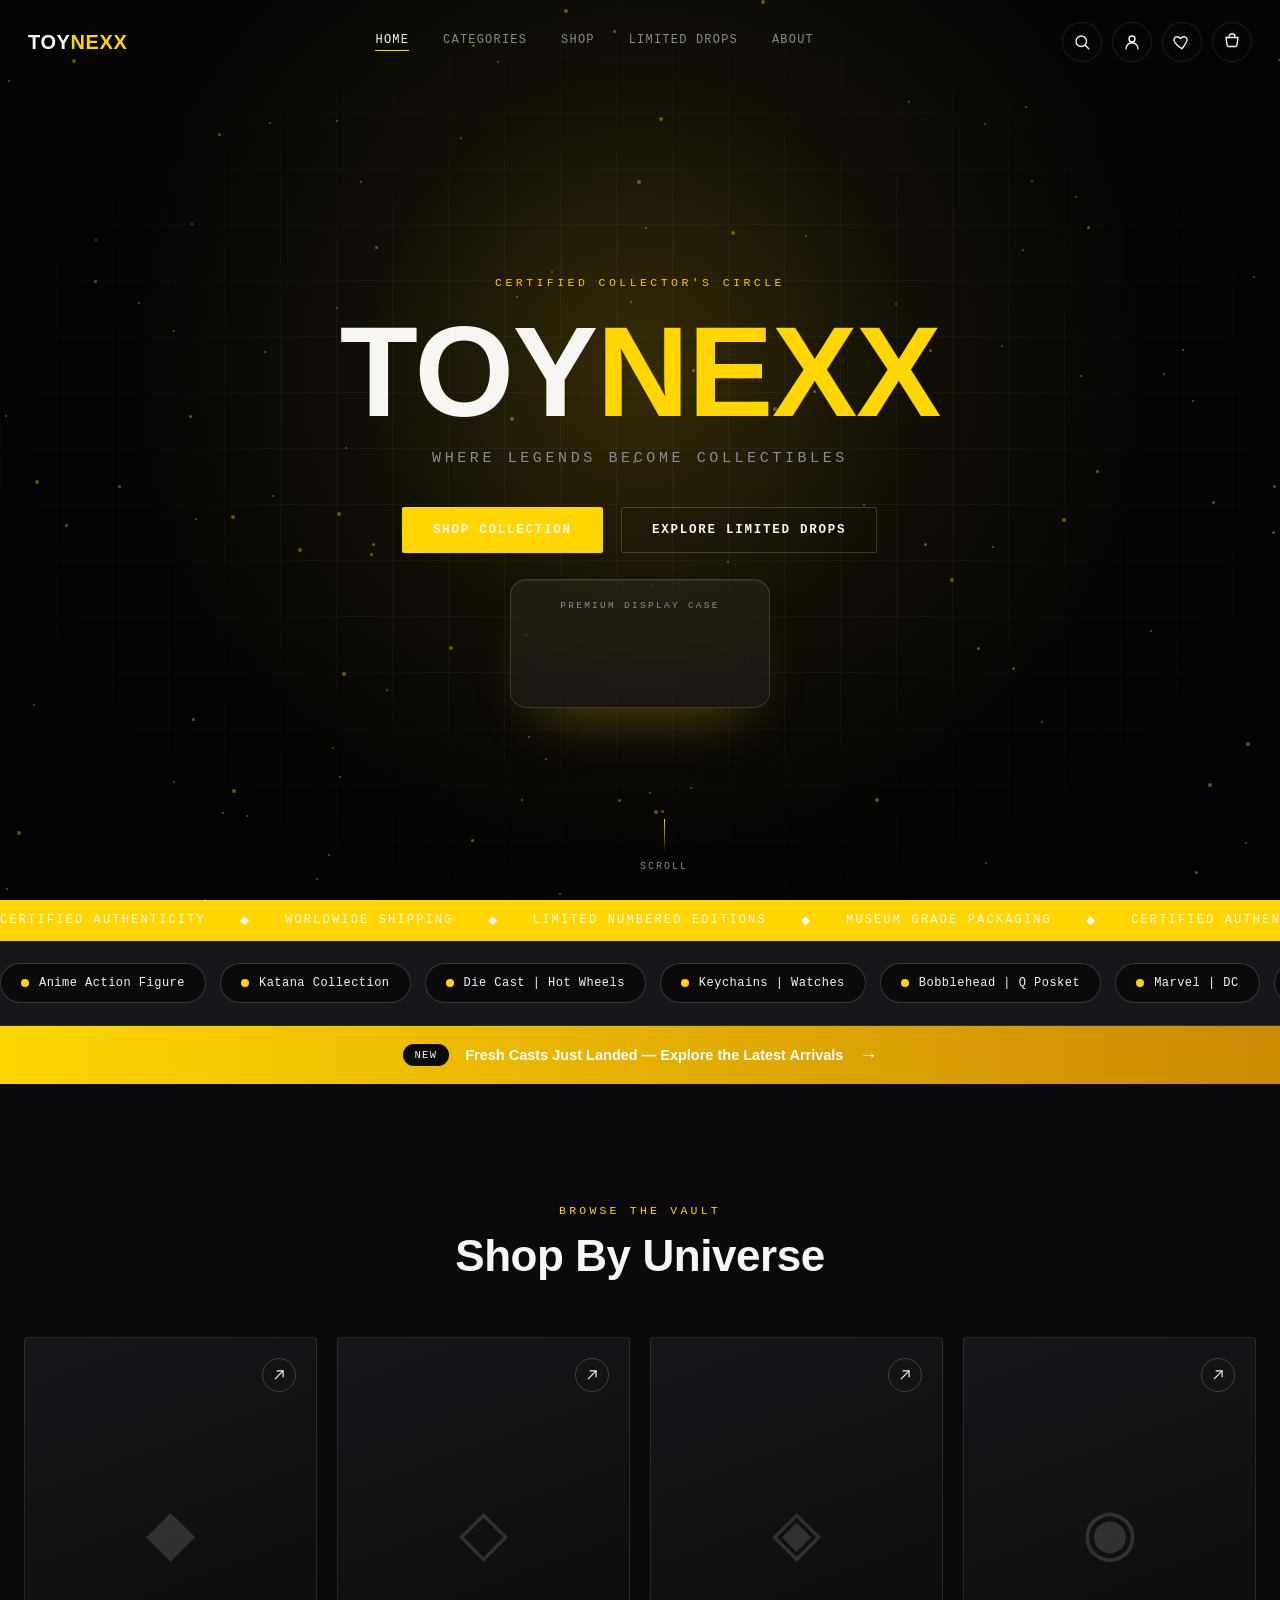
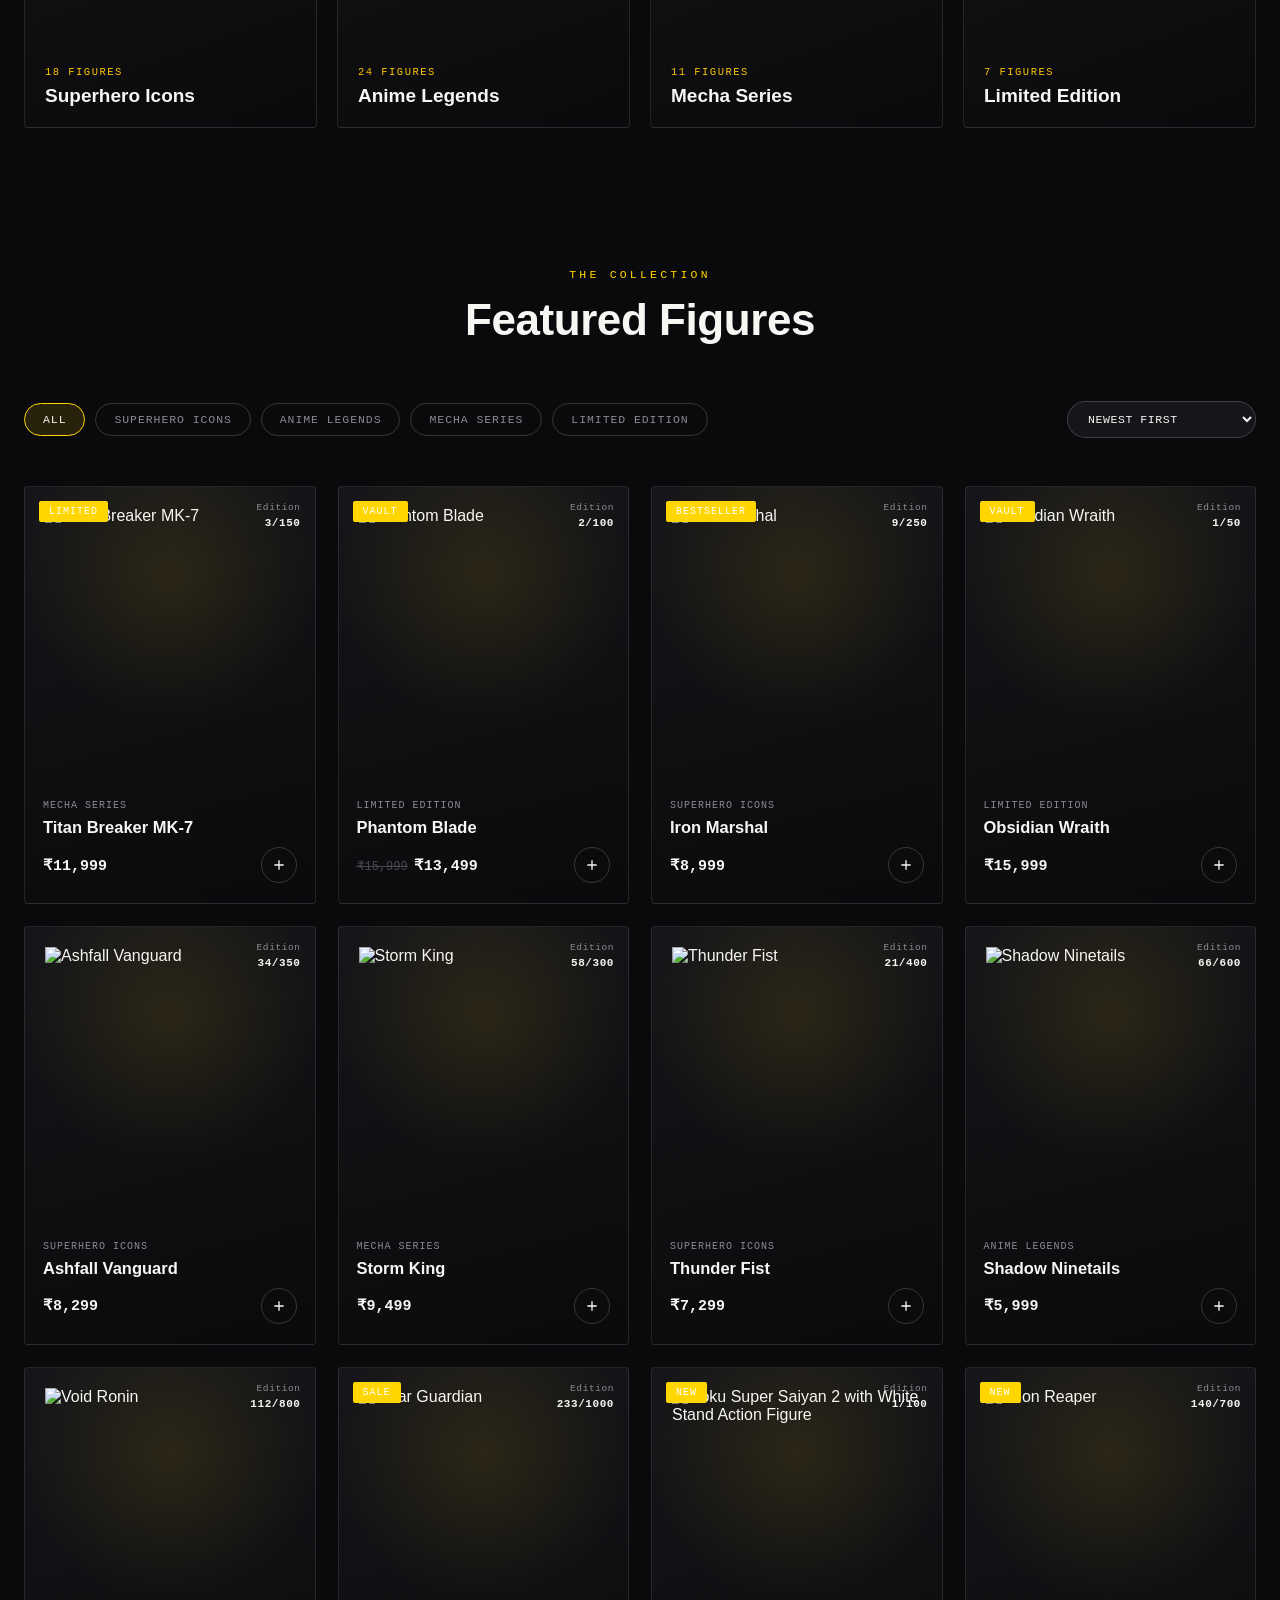
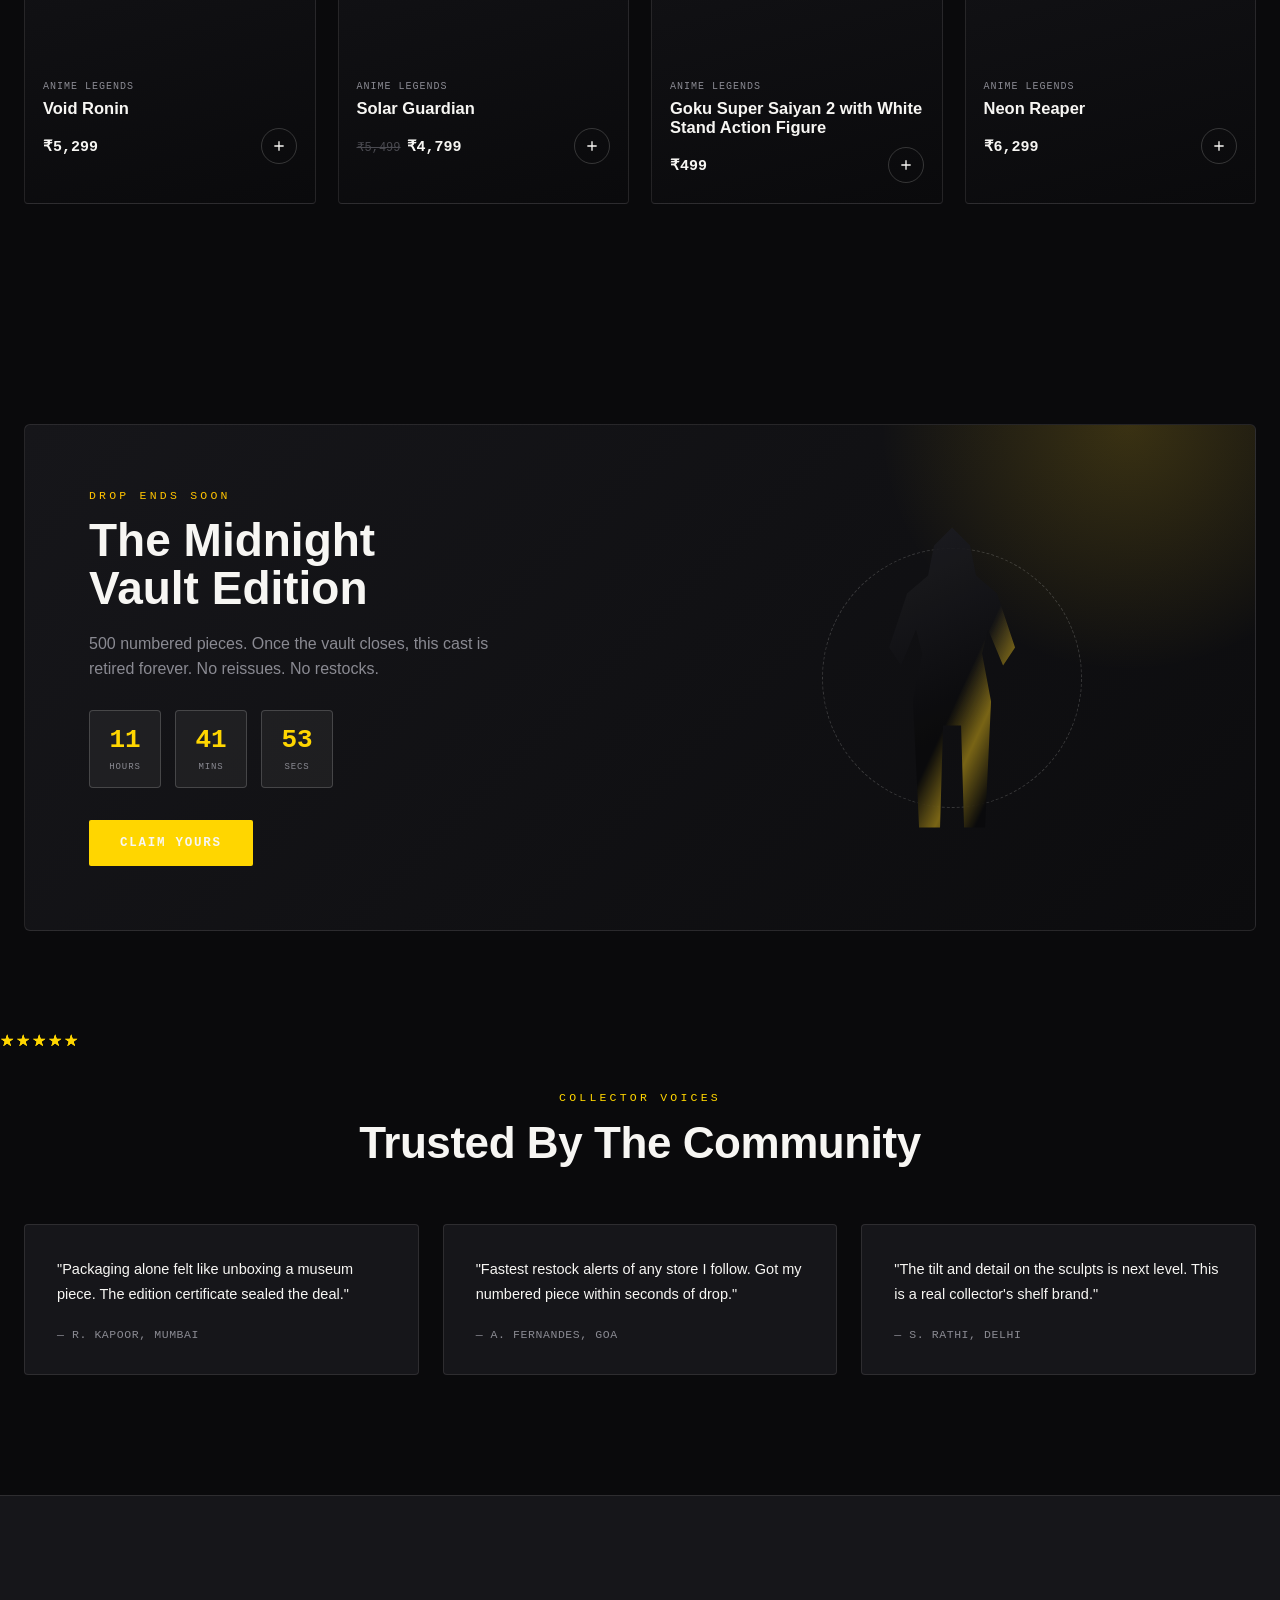
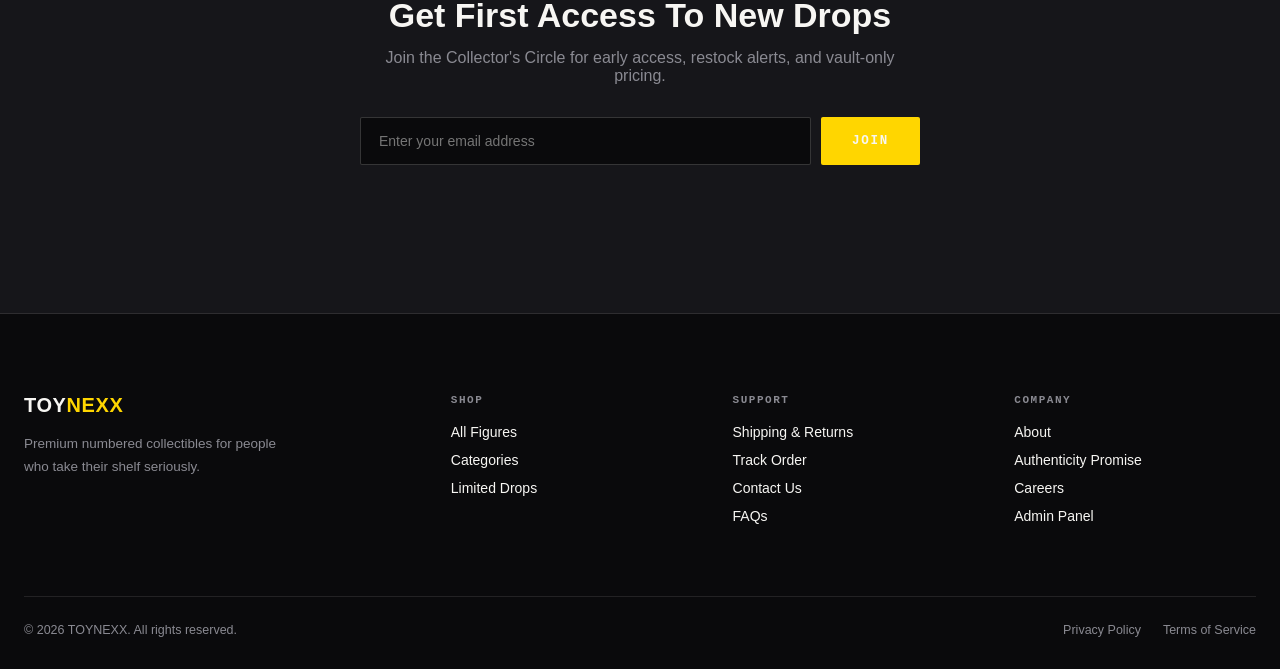
==== commit a17277b7: "Add files via upload" ====
--- a/index.html
+++ b/index.html
@@ -334,12 +334,20 @@
     <button class="modal-close" id="quickViewClose" aria-label="Close">&times;</button>
     <div class="qv-gallery">
 
-      <div class="qv-image" id="qvImage"></div>
+      <div class="qv-image-container">
+
+     <button class="qv-nav qv-prev">&#10094;</button>
+
+     <div class="qv-image" id="qvImage"></div>
+
+     <button class="qv-nav qv-next">&#10095;</button>
+
+     </div>
 
       <div class="qv-thumbnails" id="qvThumbs"></div>
 
       <div class="qv-edition" id="qvEdition"></div>
-      
+
     </div>
     <div class="qv-info">
       <span class="qv-category" id="qvCategory"></span>
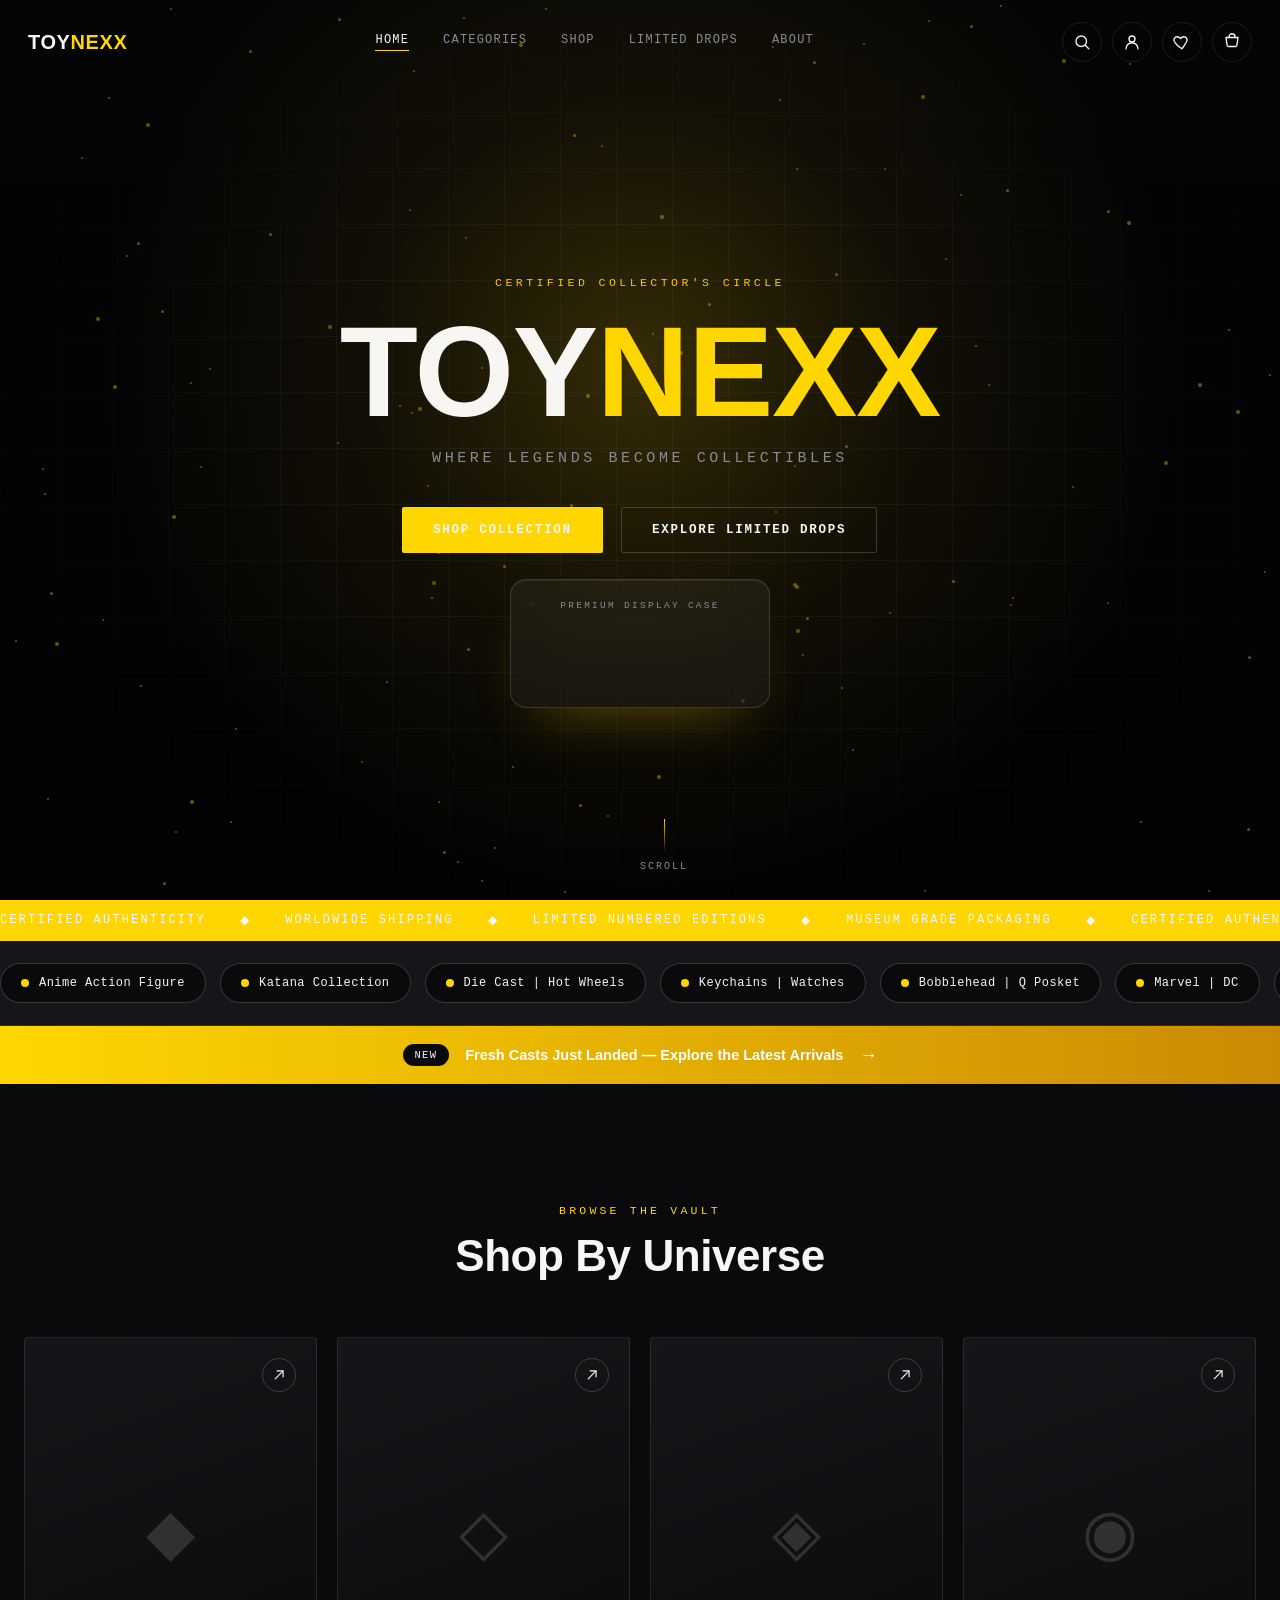
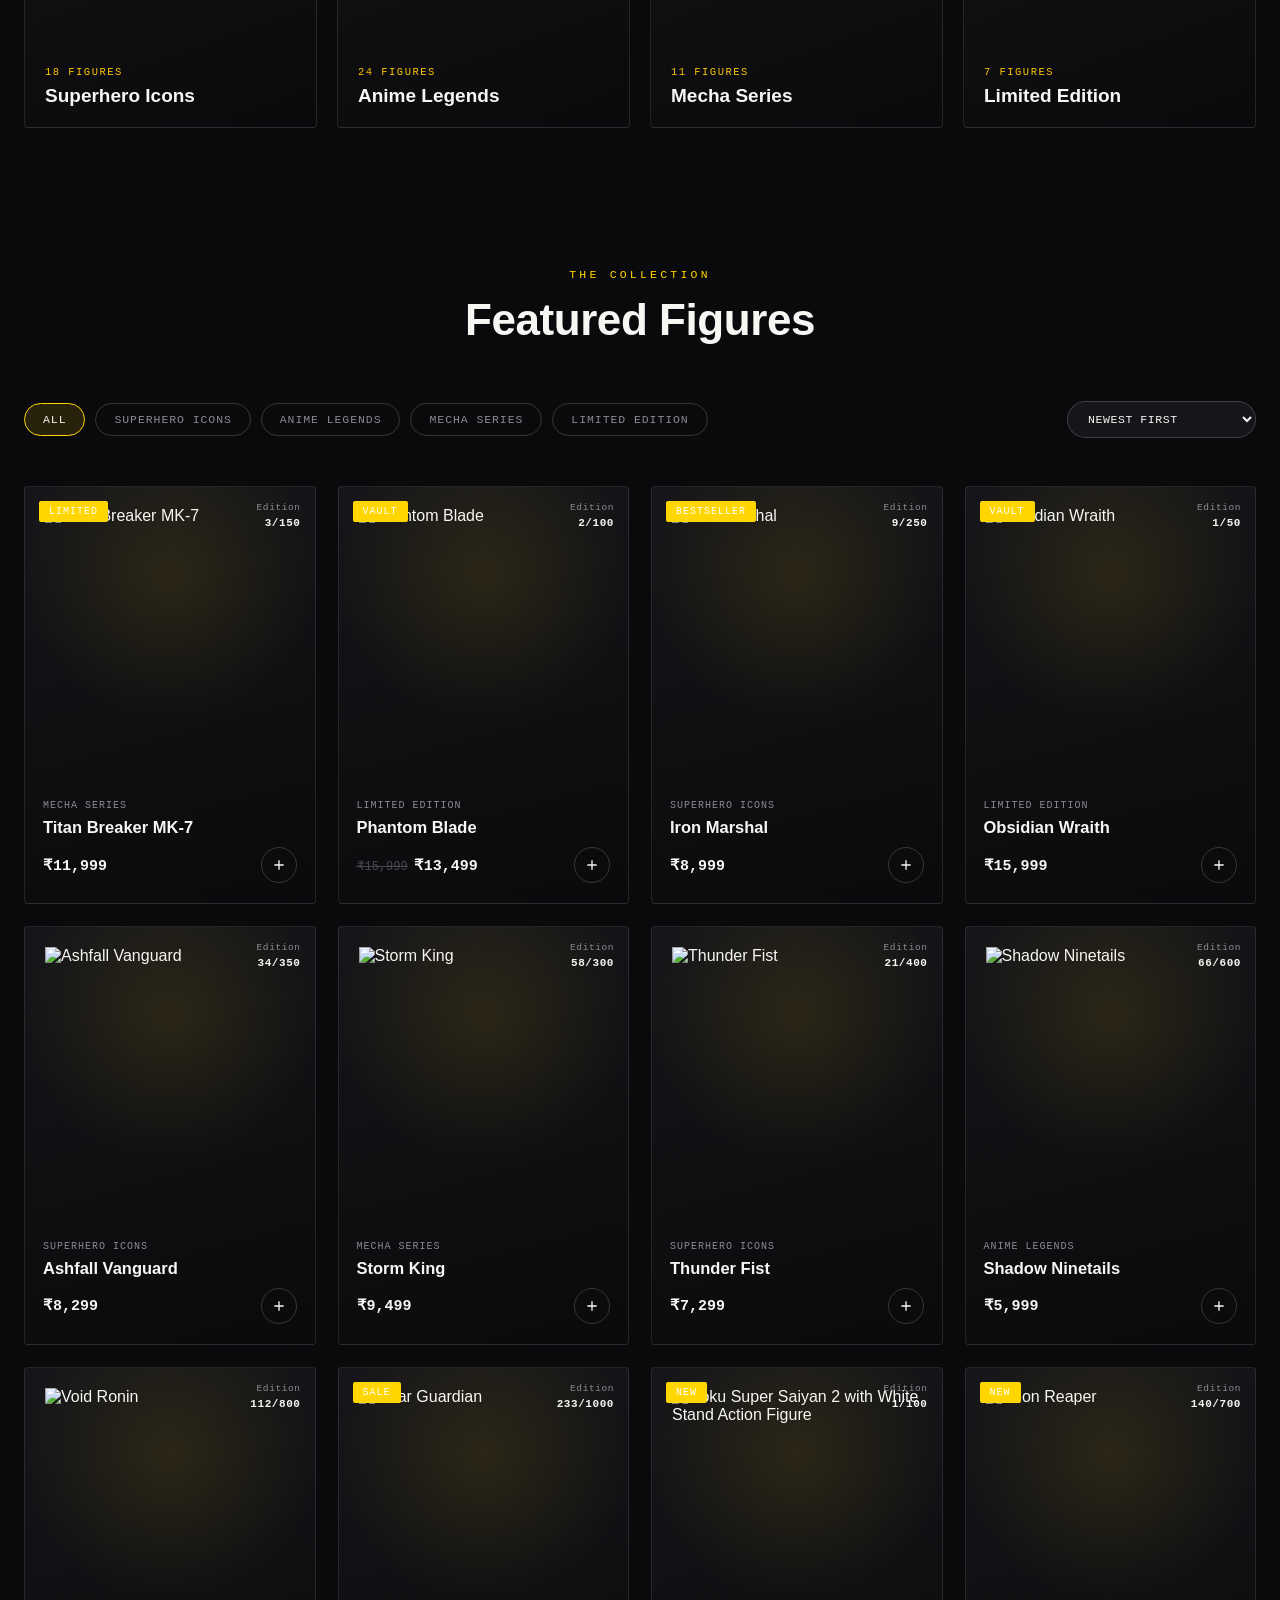
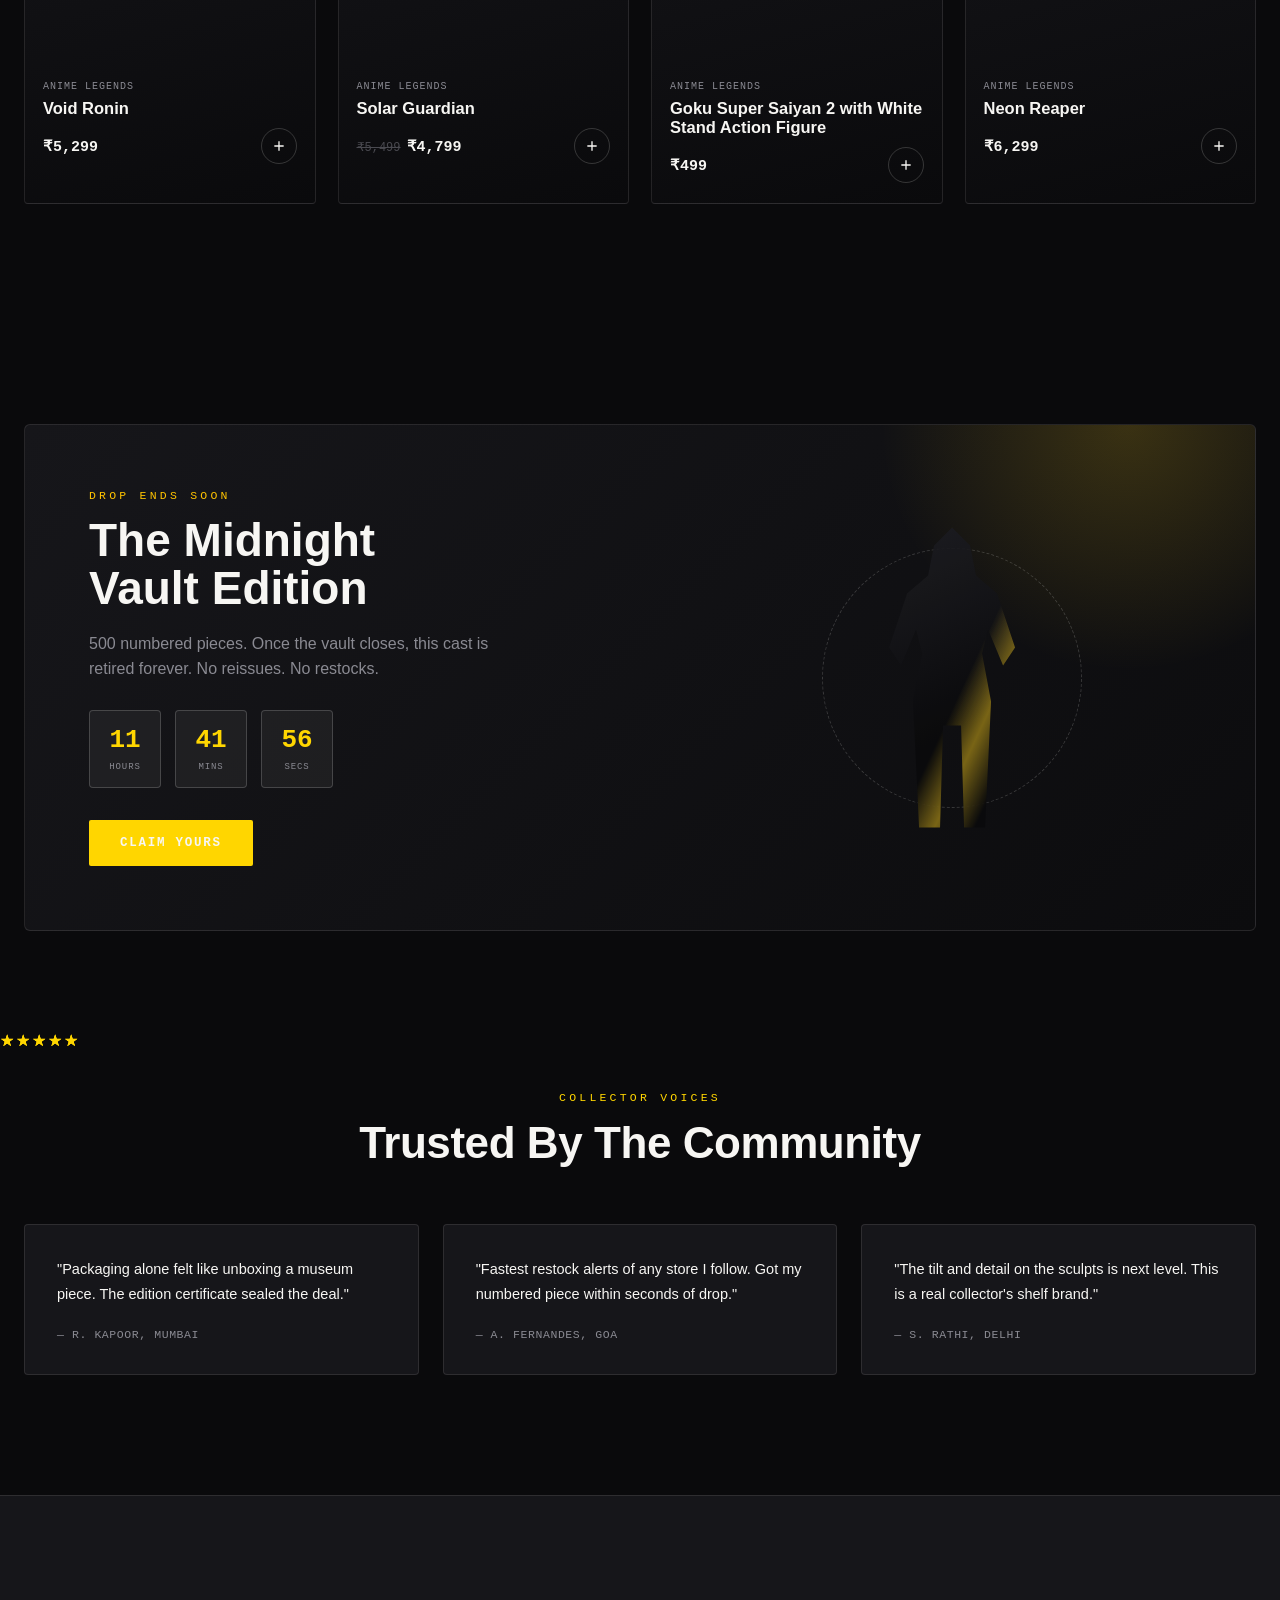
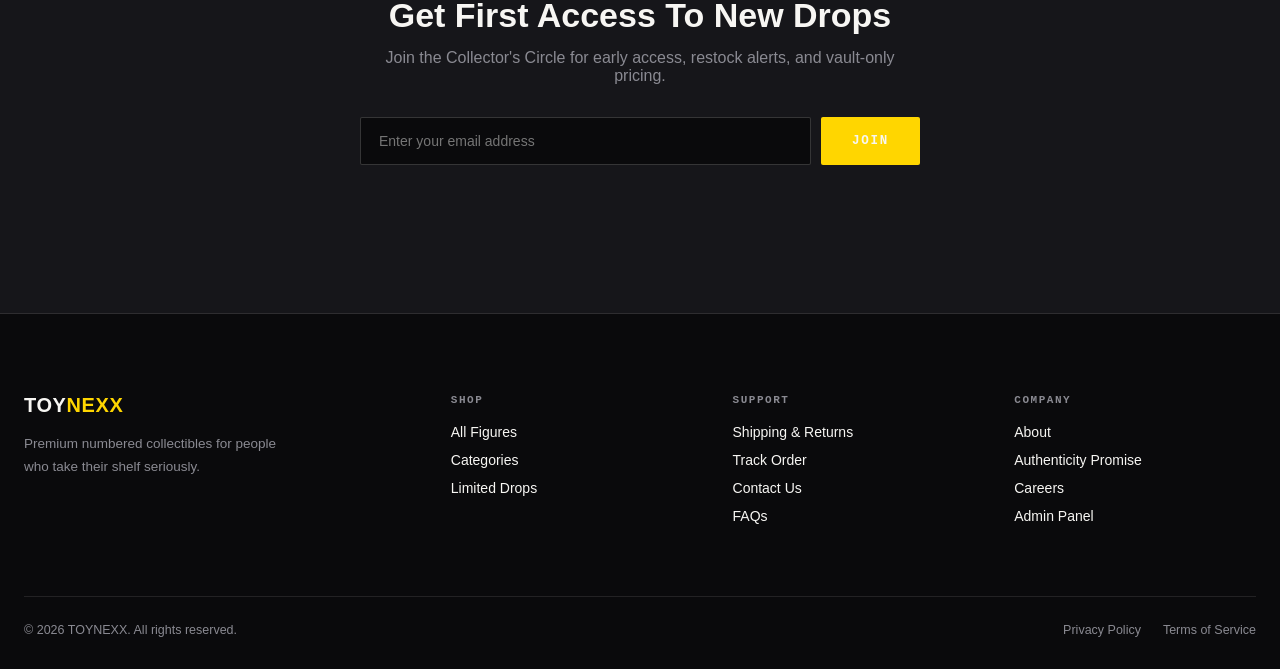
==== commit 50c6250f: "Add files via upload" ====
--- a/index.html
+++ b/index.html
@@ -556,6 +556,7 @@
 <!-- ================= FLY TO CART GHOST ================= -->
 <div class="fly-ghost" id="flyGhost"></div>
 
+<script src="js/products.js"></script>
 <script src="js/script.js"></script>
 </body>
 </html>
--- a/css/style.css
+++ b/css/style.css
@@ -1022,4 +1022,37 @@
 
 .qv-thumb.active{
     border-color:#FFD600;
+}
+
+.qv-image-container{
+    position:relative;
+}
+
+.qv-nav{
+    position:absolute;
+    top:50%;
+    transform:translateY(-50%);
+    width:42px;
+    height:42px;
+    border:none;
+    border-radius:50%;
+    background:rgba(0,0,0,.6);
+    color:#fff;
+    cursor:pointer;
+    font-size:20px;
+    transition:.3s;
+    z-index:10;
+}
+
+.qv-prev{
+    left:10px;
+}
+
+.qv-next{
+    right:10px;
+}
+
+.qv-nav:hover{
+    background:#FFD600;
+    color:#000;
 }
